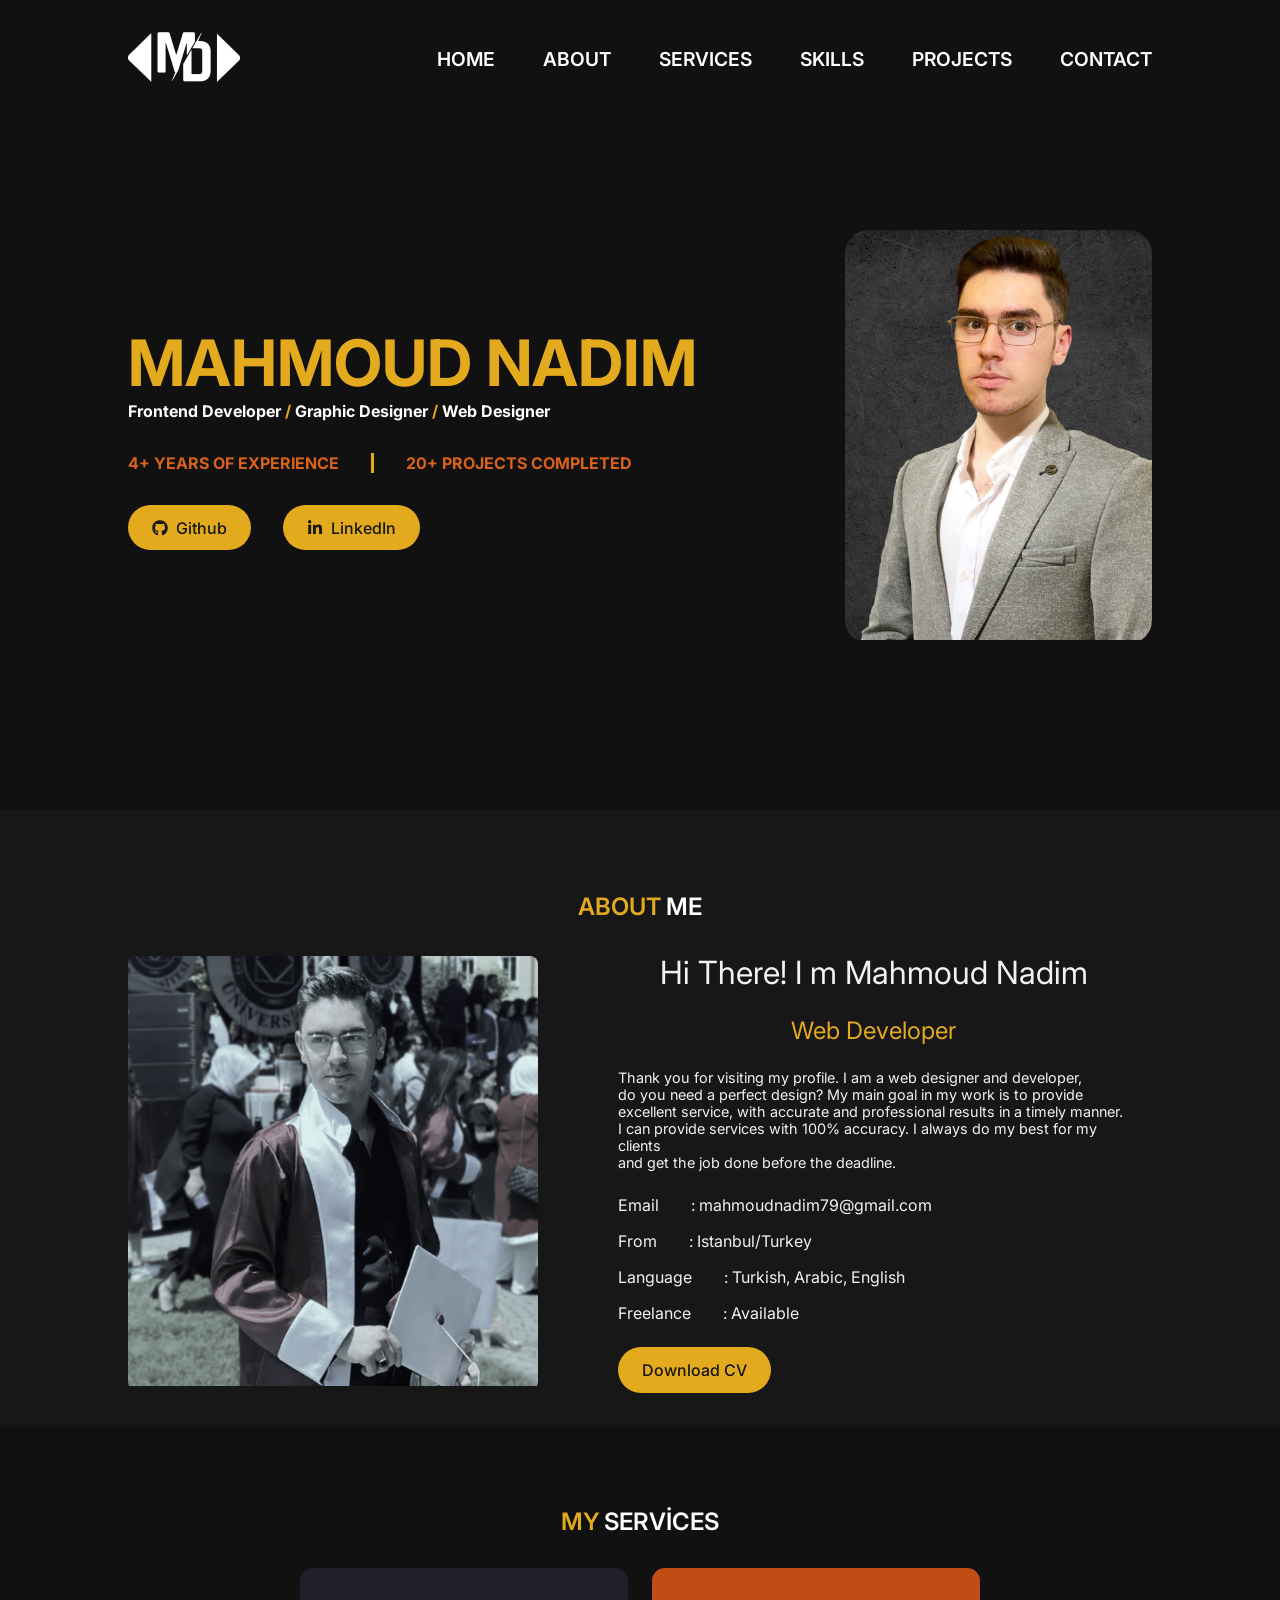
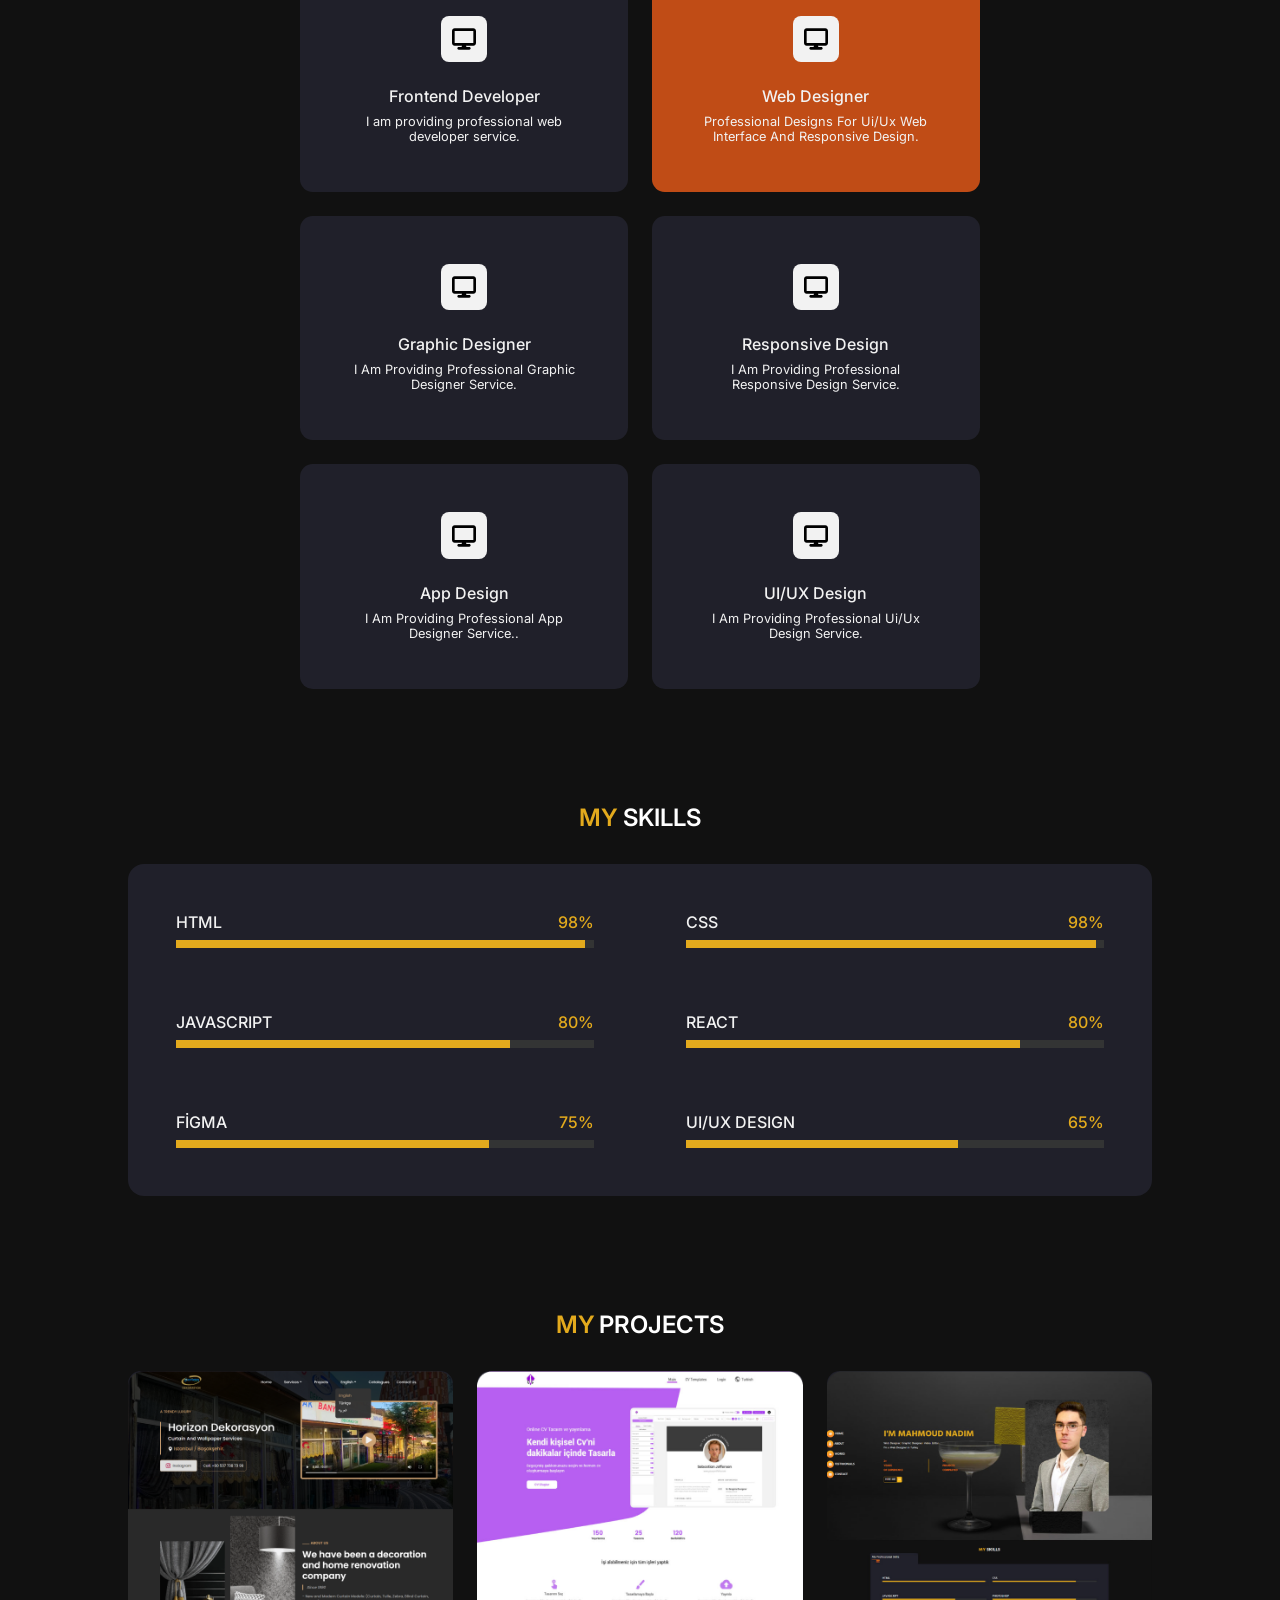
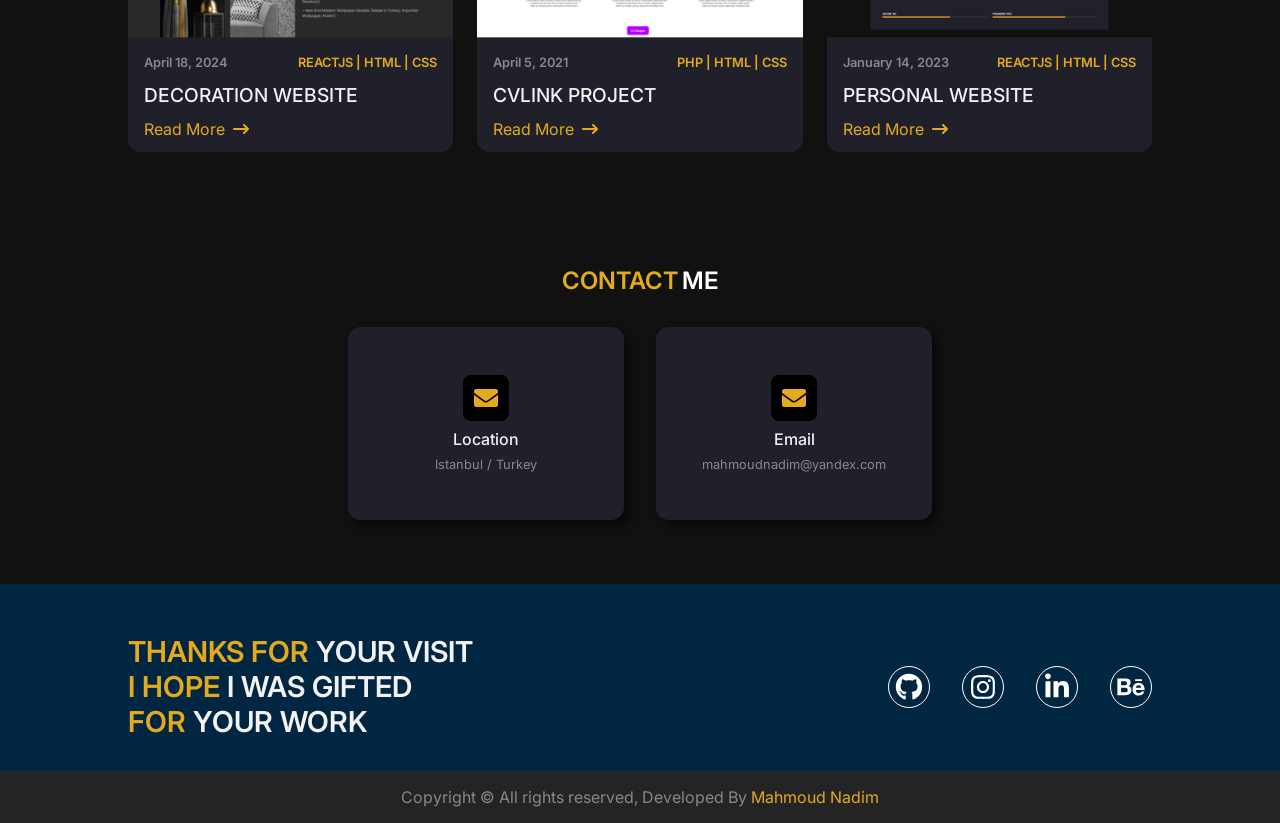
==== index.html @ c4717632 "Update" ====
<!doctype html><html lang="en"><head><meta charset="utf-8"/><meta http-equiv="Content-Type" content="text/html;charset=UTF-8"><link rel="icon" href="/mdLogo.png"/><meta name="viewport" content="width=device-width,initial-scale=1"/><meta name="description" content="Web Developer & Frontend Developer & Web Designer."/><meta name="keywords" content="web developer, web designer, frontend, web, website, web deigner"/><meta property="og:type" content="website"><meta property="og:title" content="Mahmoud Nadim"><meta property="og:description" content="Web Developer & Frontend Developer & Web Designer."><meta property="og:site_name" content="Mahmoud Nadim"><meta name="viewport" content="width=device-width,initial-scale=1"/><link rel="preconnect" href="https://fonts.googleapis.com"><link rel="preconnect" href="https://fonts.gstatic.com" crossorigin><link href="https://fonts.googleapis.com/css2?family=Inter:wght@100..900&display=swap" rel="stylesheet"><title>Mahmoud Nadim</title><script defer="defer" src="/static/js/main.4afb5a7b.js"></script><link href="/static/css/main.7c696c23.css" rel="stylesheet"></head><body><div id="root"></div></body></html>
---- static/css/main.7c696c23.css ----
*{box-sizing:border-box;font-family:Inter,sans-serif;margin:0;padding:0}:root{--dark-grey:#111;--light-grey:#171717;--light-grey-secondary:#888;--light-orange:#e3aa1d;--dark-orange:#da631b;--grey-lacivert:#20202a}.btn{align-items:center;background:#e3aa1d;background:var(--light-orange);border-radius:.6rem;box-shadow:none;cursor:pointer;display:flex;gap:.5rem;padding:.8rem 1.5rem;transition:all .3s;width:-webkit-fit-content;width:-moz-fit-content;width:fit-content}.btn:hover{background:#fff;color:#e3aa1d;color:var(--light-orange)}.img_c{overflow:hidden}img{height:auto;width:100%}.cardTransition{transition:all .3s}.cardTransition:hover{transform:translateY(-.5rem)}a{color:#000;cursor:pointer;text-decoration:none}html{scroll-behavior:smooth}body{background:#111;background:var(--dark-grey);height:200vh}.c01{padding:2rem 8rem}.section{padding-top:50px}ul{list-style-type:none}.MNavBtn{background:#f2f2f2;border-radius:.5rem;display:none;padding:1rem;position:absolute;right:-6rem;top:1.5rem}.MNavBtn svg{height:auto;width:2.5rem}body::-webkit-scrollbar{width:18px}body::-webkit-scrollbar-track{background:#f1f1f1}body::-webkit-scrollbar-thumb{background:#e3aa1d;background:var(--light-orange);border-radius:.2rem}body::-webkit-scrollbar-thumb:hover{background:#555}@media screen and (min-width:798px){.nav_c{left:0!important}}@media screen and (max-width:1024px){html{font-size:12px}.c01{padding:2rem 6rem!important}.DCard_c{width:35%!important}}@media screen and (max-width:798px){.hero_c{height:70vh!important}.sectionTitle{font-size:2.2rem!important}html{font-size:12px}.MNavBtn{display:block}.c01{padding-left:2rem!important;padding-right:2rem!important}.hero_c{gap:4rem;justify-content:center!important}.about,.hero_c{flex-direction:column}.heroContent_c{order:1;text-align:center}.heroTitle{word-wrap:break-word;font-size:3rem!important}.heroAbout,.heroContact{justify-content:center}.about{gap:2rem!important}.aboutImg_c{width:60%!important}.aboutContent{width:80%!important}.aboutTitle{text-align:center}.aboutDesc{font-size:1rem!important}.DCard_c{width:98%!important}.skill_c{width:45%!important}.projects{overflow:auto;scroll-snap-type:x mandatory}.projects::-webkit-scrollbar{display:none}.project_c{min-width:44%!important;scroll-snap-align:start}.heroImg_c{width:50%!important}.contact{flex-wrap:wrap}.contact .DCard_c{gap:1.5rem!important}.contact .DCardTitle{font-size:1.2rem}.contact .DCardIcon svg{width:3rem}.contact .DCardDesc{font-size:1.1rem}.thanks_c{gap:2rem!important;text-align:center}.nav_c,.thanks_c{flex-direction:column}.nav_c{align-items:start!important;background:#20202a!important;background:var(--grey-lacivert)!important;gap:4rem;height:100%;justify-content:center!important;left:-50%;padding:2rem!important;position:fixed;width:50%!important}.navList{flex-direction:column}.services .DCard_c{width:calc(50% - 1rem)!important}}@media screen and (max-width:480px){html{font-size:11px}.project_c{min-width:80%!important}}.sectionTitle{align-items:center;display:flex;font-size:1.5rem;font-weight:600;gap:.3rem;justify-content:center;margin:2rem 0;width:100%}.sectionTitle span:first-child{color:var(--light-orange)}.sectionTitle span:nth-child(2){color:#fff}.orangeCard{background:#c04c16!important}.DCardIcon{align-items:center;background:#f2f2f2;border-radius:.5rem;display:flex;padding:.7rem;width:-webkit-fit-content;width:-moz-fit-content;width:fit-content}.DCardIcon svg{height:auto;width:1.5rem}.DCardTitle{color:#f2f2f2;font-weight:500}.DCardDesc{color:#f2f2f2;font-size:.8rem}.DCardContent{display:flex;flex-direction:column;gap:.5rem}.project_c{background:var(--grey-lacivert);border-radius:.8rem;overflow:hidden;transition:all .3s;width:100%}.project_c:hover{transform:translateY(-.5rem)}.projectImg{max-height:20rem}.projectContent{display:flex;flex-direction:column;gap:.8rem;padding:.8rem 1rem}.projectTitle{color:#f2f2f2;font-size:1.2rem;font-weight:500}.projectAbout{display:flex;font-size:.8rem;font-weight:600;justify-content:space-between}.projectDate{color:var(--light-grey-secondary)}.ProjectLang,.projectLink{color:var(--light-orange)}.projectLink{align-items:center}.projectLink,.skill_c{display:flex;gap:.5rem}.skill_c{flex-direction:column;width:45%}.skillContent{display:flex;font-weight:500;justify-content:space-between;width:100%}.skillTitle{color:#f2f2f2}.skillNumber{color:var(--light-orange)}.skillLine{height:.5rem;position:relative;width:100%}.skillLineLight{background:#333434;height:100%;position:absolute;width:100%}.skillLineDark{background:var(--light-orange);height:100%;position:absolute}.nav_c{align-items:center;display:flex;justify-content:space-between;position:fixed;transition:all .3s;width:100%;z-index:99}.navLogoImg{width:7rem}.navList{display:flex;font-weight:600;gap:3rem;list-style-type:none}.navListItem{font-size:1.2rem}.navListItemLink{color:#fff;transition:all .3s}.navListItemLink:hover{color:var(--light-orange)}.nav-colored{background:var(--grey-lacivert);padding-bottom:1rem;padding-top:1rem}.nav-transparent{background:#0000}.nav-opened{left:0}.nav-closed{left:-50%}.footer_c{background:#242424;color:var(--light-grey-secondary);padding:1rem 8rem;text-align:center}.footer_c p a{color:var(--light-orange)}.hero_c{align-items:center;display:flex;height:90vh;justify-content:space-between;padding-top:6rem}.heroContent_c{display:flex;flex-direction:column}.heroImg_c{border-radius:1.5rem;overflow:hidden;width:30%}.heroTitle{color:var(--light-orange);font-size:4rem}.heroSkills{color:#fff}.heroSkills span{color:var(--light-orange)}.heroAbout{align-items:center;color:var(--dark-orange);display:flex;padding:2rem 0}.heroAbout span:first-child{border-right:3px solid var(--light-orange);padding-right:2rem}.heroAbout span:nth-child(2){padding-left:2rem}.heroContact{display:flex;gap:2rem}.about_c{background:var(--light-grey)}.aboutImg_c{border-radius:.5rem;overflow:hidden;width:40%}.aboutContent{align-items:center;width:50%}.about{align-items:center;color:#f2f2f2;display:flex;gap:5rem}.aboutContent,.aboutDesc_c{display:flex;flex-direction:column;gap:1.5rem}.aboutTitle{color:#f2f2f2;font-size:2rem}.aboutJob{color:var(--light-orange);font-size:1.5rem}.aboutDesc{color:#f2f2f2;font-size:.9rem}.aboutContentList{display:flex;flex-direction:column;gap:1rem}.aboutContentListItem p{align-items:center;display:flex;gap:2rem}.btn{border-radius:5rem;color:var(--light-grey);font-weight:500}.services{display:flex;flex-wrap:wrap;gap:1.5rem;justify-content:center}.services .DCard_c{align-items:center;background:var(--grey-lacivert);border-radius:.8rem;display:flex;flex-direction:column;gap:1.5rem;padding:3rem;text-align:center;width:32%}.skills{background:#20202a;border-radius:1rem;display:flex;flex-wrap:wrap;gap:2.5rem;justify-content:space-between;padding:3rem;row-gap:4rem}.projects{display:flex;gap:1.5rem}.contact{gap:2rem;justify-content:center;margin-bottom:2rem}.contact,.contact .DCard_c{align-items:center;display:flex}.contact .DCard_c{background:var(--grey-lacivert);border-radius:.8rem;box-shadow:5px 5px 9px 0 #00000096;flex-direction:column;gap:.5rem;padding:3rem;text-align:center;width:27%}.contact .DCard_c svg{color:var(--light-orange)}.contact .DCardIcon{background:#000}.contact .DCardDesc{color:var(--light-grey-secondary)}.thanks_c{align-items:center;background:#012641;display:flex;justify-content:space-between}.thanksText{color:#f2f2f2;font-size:1.8rem;font-weight:600}.thanksText span{color:var(--light-orange)}.thanksSocials{align-items:center;display:flex;gap:2rem}.thanksSocials a{align-items:center;border:1px solid #fff;border-radius:50%;display:flex}.thanksSocials a,.thanksSocials svg{transition:all .3s}.thanksSocials a:hover{background:#fff}.thanksSocials a:hover svg{color:#333}.thanksSocials svg{color:#fff;height:auto;padding:.4rem;width:2.5rem}
/*# sourceMappingURL=main.7c696c23.css.map*/
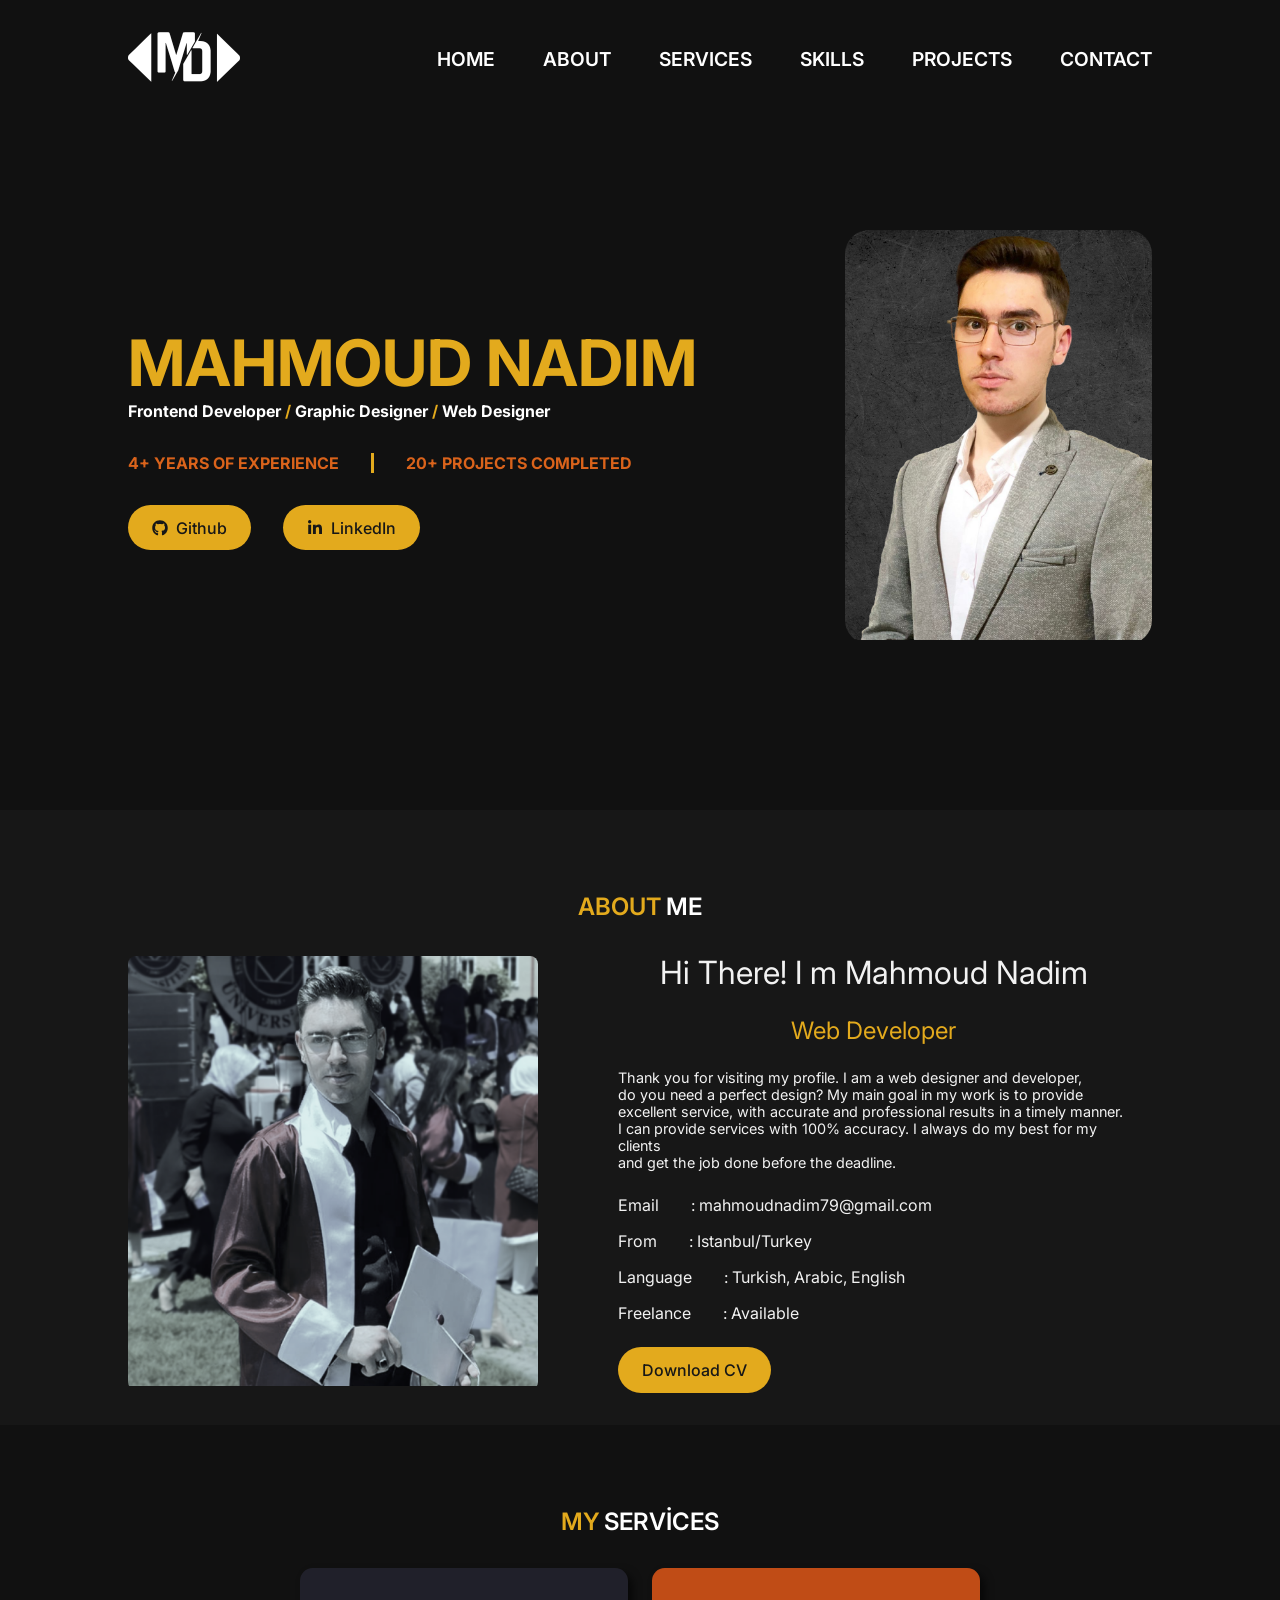
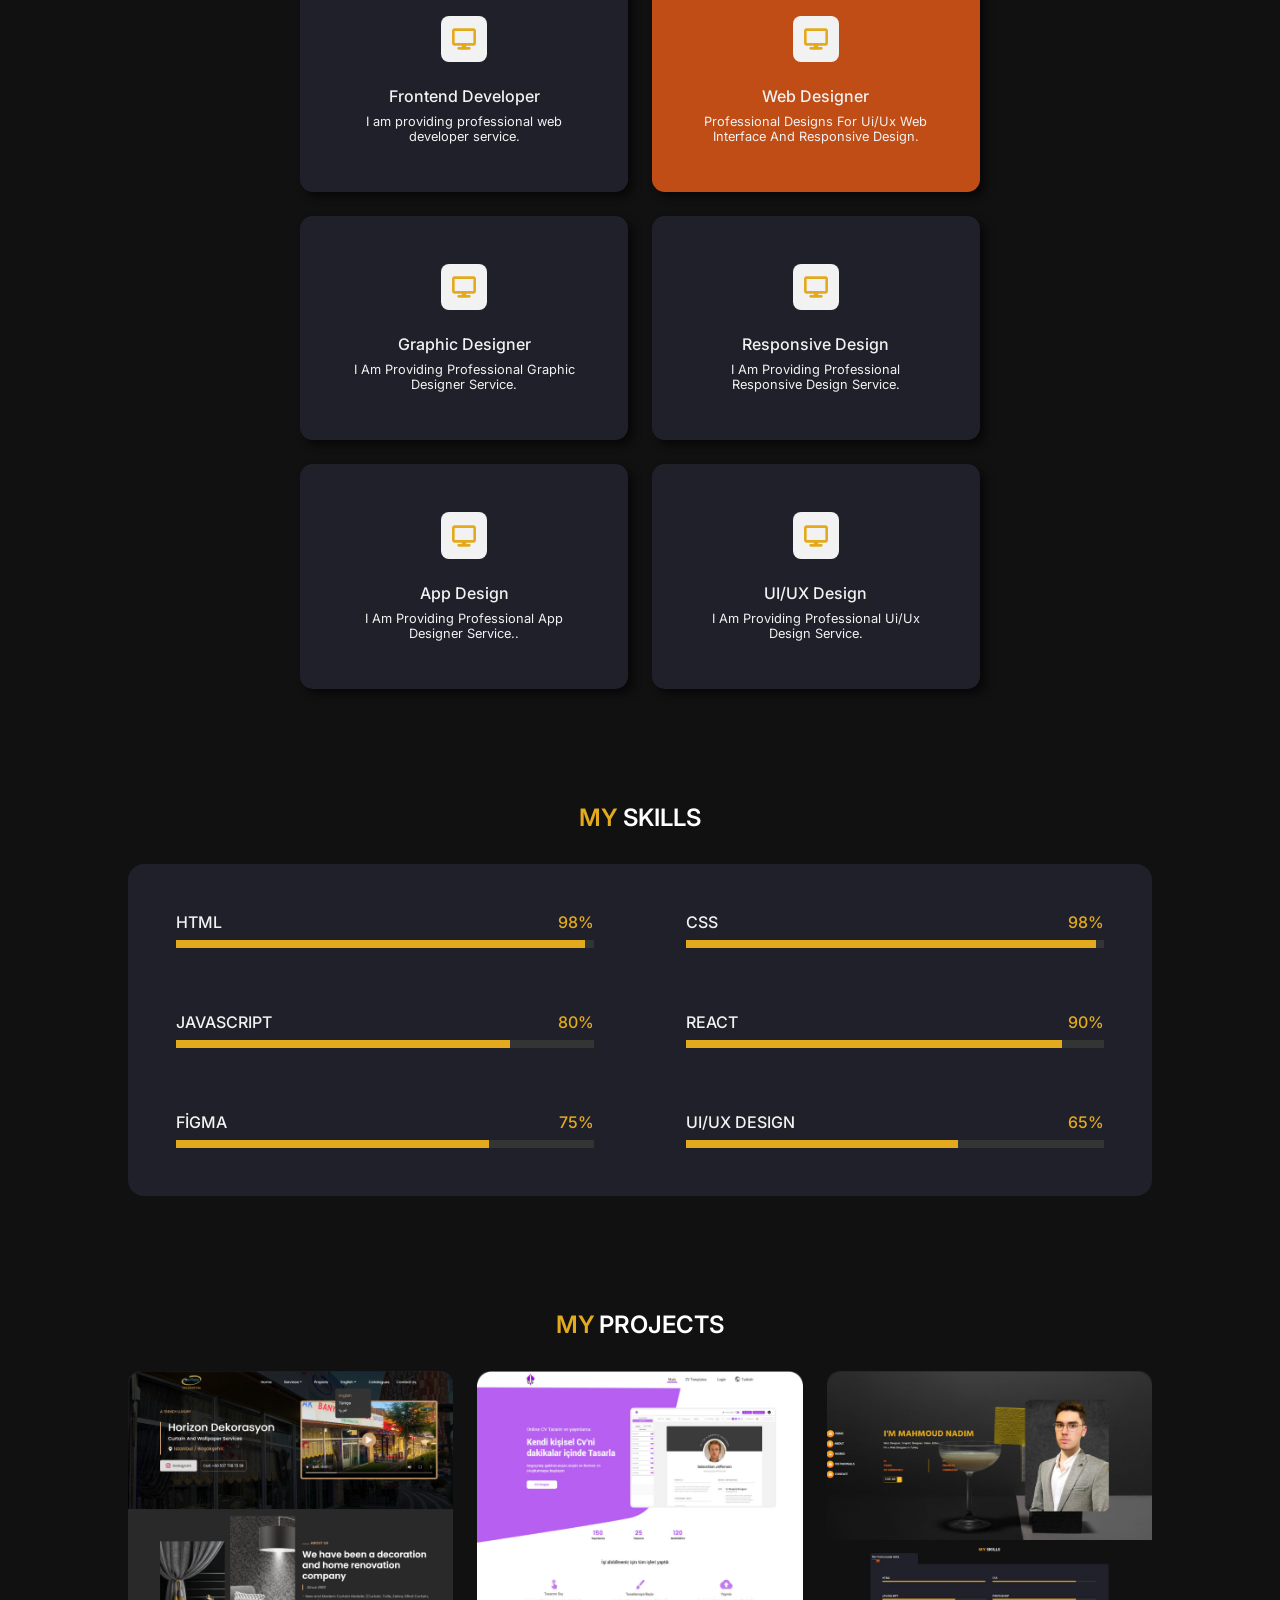
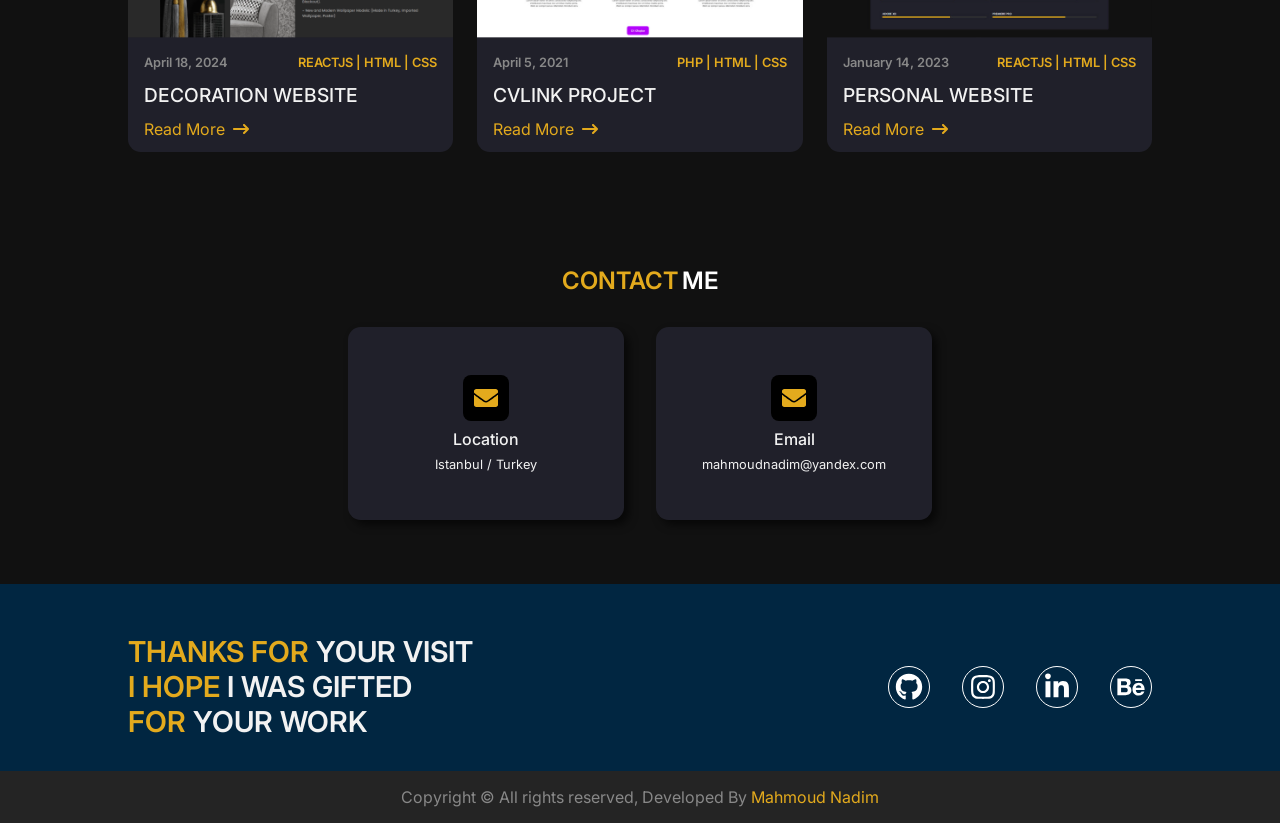
==== commit 651f1e47: "Update" ====
--- a/index.html
+++ b/index.html
@@ -1 +1,25 @@
-<!doctype html><html lang="en"><head><meta charset="utf-8"/><meta http-equiv="Content-Type" content="text/html;charset=UTF-8"><link rel="icon" href="/mdLogo.png"/><meta name="viewport" content="width=device-width,initial-scale=1"/><meta name="description" content="Web Developer & Frontend Developer & Web Designer."/><meta name="keywords" content="web developer, web designer, frontend, web, website, web deigner"/><meta property="og:type" content="website"><meta property="og:title" content="Mahmoud Nadim"><meta property="og:description" content="Web Developer & Frontend Developer & Web Designer."><meta property="og:site_name" content="Mahmoud Nadim"><meta name="viewport" content="width=device-width,initial-scale=1"/><link rel="preconnect" href="https://fonts.googleapis.com"><link rel="preconnect" href="https://fonts.gstatic.com" crossorigin><link href="https://fonts.googleapis.com/css2?family=Inter:wght@100..900&display=swap" rel="stylesheet"><title>Mahmoud Nadim</title><script defer="defer" src="/static/js/main.4afb5a7b.js"></script><link href="/static/css/main.7c696c23.css" rel="stylesheet"></head><body><div id="root"></div></body></html>+<!doctype html>
+<html lang="en">
+  <head>
+  <meta charset="utf-8" />
+  <meta http-equiv="Content-Type" content="text/html;charset=UTF-8">
+  <link rel="icon" href="/mdLogo.png" />
+  <meta name="viewport" content="width=device-width, initial-scale=1" />
+  <meta name="description" content="Web Developer & Frontend Developer & Web Designer." />
+  <meta name="keywords" content="web developer, web designer, frontend, web, website, web deigner"/>
+  <meta property="og:type" content="website">
+  <meta property="og:title" content="Mahmoud Nadim">
+  <meta property="og:description" content="Web Developer & Frontend Developer & Web Designer.">
+  <meta property="og:site_name" content="Mahmoud Nadim">
+  <meta name="viewport" content="width=device-width, initial-scale=1" />
+  <link rel="preconnect" href="https://fonts.googleapis.com">
+  <link rel="preconnect" href="https://fonts.gstatic.com" crossorigin>
+  <link href="https://fonts.googleapis.com/css2?family=Inter:wght@100..900&display=swap" rel="stylesheet">
+  <title>Mahmoud Nadim</title>
+    <script type="module" crossorigin src="/assets/index-DasjIoc6.js"></script>
+    <link rel="stylesheet" crossorigin href="/assets/index-DGNh4cFw.css">
+  </head>
+  <body>
+    <div id="root"></div>
+  </body>
+</html>
--- a/assets/index-DGNh4cFw.css
+++ b/assets/index-DGNh4cFw.css
@@ -0,0 +1 @@
+.sectionTitle{width:100%;display:flex;align-items:center;font-weight:600;gap:.3rem;justify-content:center;font-size:1.5rem;margin:2rem 0}.sectionTitle span:nth-child(1){color:var(--light-orange)}.sectionTitle span:nth-child(2){color:#fff}*{padding:0;margin:0;box-sizing:border-box;font-family:Inter,sans-serif}:root{--dark-grey: #111;--light-grey: #171717;--light-grey-secondary: #888888;--light-orange: #E3AA1D;--dark-orange: #DA631B;--grey-lacivert: #20202A}.btn{box-shadow:none;display:flex;align-items:center;gap:.5rem;padding:.8rem 1.5rem;background:var(--light-orange);border-radius:.6rem;font-weight:500;transition:all .3s;width:fit-content;cursor:pointer}.btn:hover{background:#fff;color:var(--light-orange)}.img_c{overflow:hidden}img{width:100%;height:auto}.cardTransition{transition:all .3s}.cardTransition:hover{transform:translateY(-.5rem)}a{text-decoration:none;color:#000;cursor:pointer}html{scroll-behavior:smooth}body{background:var(--dark-grey);height:200vh}.c01{padding:2rem 8rem}.section{padding-top:50px}ul{list-style-type:none}.MNavBtn{display:none;position:absolute;top:1.5rem;right:-6rem;padding:1rem;border-radius:.5rem;background:#f2f2f2}.MNavBtn svg{width:2.5rem;height:auto}body::-webkit-scrollbar{width:18px}body::-webkit-scrollbar-track{background:#f1f1f1}body::-webkit-scrollbar-thumb{background:var(--light-orange);border-radius:.2rem}body::-webkit-scrollbar-thumb:hover{background:#555}.DCard_c{width:27%;padding:1rem;padding:3rem;background:var(--grey-lacivert);display:flex;flex-direction:column;align-items:center;text-align:center;gap:.5rem;border-radius:.8rem;box-shadow:5px 5px 9px #00000096}.DCard_c svg{color:var(--light-orange)}.skills .DCardIcon,.contact .DCardIcon{background:#000}.DCardDesc{color:var(--light-grey-secondary)}@media screen and (min-width:798px){.nav_c{left:0!important}}@media screen and (max-width:1024px){html{font-size:12px}.c01{padding:2rem 6rem!important}.DCard_c{width:35%!important}}@media screen and (max-width:798px){.hero_c{height:70vh!important}.sectionTitle{font-size:2.2rem!important}html{font-size:12px}.MNavBtn{display:block}.c01{padding-right:2rem!important;padding-left:2rem!important}.hero_c{justify-content:center!important;gap:4rem}.hero_c,.about{flex-direction:column}.heroContent_c{order:1}.heroContent_c{text-align:center}.heroTitle{word-wrap:break-word;font-size:3rem!important}.heroAbout,.heroContact{justify-content:center}.about{gap:2rem!important}.aboutImg_c{width:60%!important}.aboutContent{width:80%!important}.aboutTitle{text-align:center}.aboutDesc{font-size:1rem!important}.DCard_c{width:98%!important}.skill_c{width:45%!important}.projects{overflow:auto;scroll-snap-type:x mandatory}.projects::-webkit-scrollbar{display:none}.project_c{min-width:44%!important;scroll-snap-align:start}.heroImg_c{width:50%!important}.contact{flex-wrap:wrap}.contact .DCard_c{gap:1.5rem!important}.contact .DCardTitle{font-size:1.2rem}.contact .DCardIcon svg{width:3rem}.contact .DCardDesc{font-size:1.1rem}.thanks_c{text-align:center;flex-direction:column;gap:2rem!important}.nav_c{left:-50%;padding:2rem!important;position:fixed;flex-direction:column;gap:4rem;height:100%;align-items:start!important;justify-content:center!important;width:50%!important;background:var(--grey-lacivert)!important}.navList{flex-direction:column}.services .DCard_c{width:calc(50% - 1rem)!important}}@media screen and (max-width:480px){html{font-size:11px}.project_c{min-width:80%!important}}.orangeCard{background:#c04c16!important}.DCardIcon{background:#f2f2f2;border-radius:.5rem;padding:.7rem;width:fit-content;display:flex;align-items:center}.DCardIcon svg{width:1.5rem;height:auto}.DCardTitle{font-weight:500;color:#f2f2f2}.DCardDesc{font-size:.8rem;color:#f2f2f2}.DCardContent{display:flex;flex-direction:column;gap:.5rem}.project_c{width:100%;border-radius:.8rem;background:var(--grey-lacivert);overflow:hidden;transition:all .3s}.project_c:hover{transform:translateY(-.5rem)}.projectImg{max-height:20rem}.projectContent{padding:.8rem 1rem;display:flex;flex-direction:column;gap:.8rem}.projectTitle{font-size:1.2rem;color:#f2f2f2;font-weight:500}.projectAbout{font-weight:600;font-size:.8rem;display:flex;justify-content:space-between}.projectDate{color:var(--light-grey-secondary)}.ProjectLang,.projectLink{color:var(--light-orange)}.projectLink{display:flex;align-items:center;gap:.5rem}.skill_c{width:45%;display:flex;flex-direction:column;gap:.5rem}.skillContent{display:flex;font-weight:500;width:100%;justify-content:space-between}.skillTitle{color:#f2f2f2}.skillNumber{color:var(--light-orange)}.skillLine{position:relative;width:100%;height:.5rem}.skillLineLight{position:absolute;width:100%;height:100%;background:#333434}.skillLineDark{position:absolute;height:100%;background:var(--light-orange)}.nav_c{width:100%;display:flex;justify-content:space-between;align-items:center;position:fixed;z-index:99;transition:all .3s}.navLogoImg{width:7rem}.navList{display:flex;gap:3rem;list-style-type:none;font-weight:600}.navListItem{font-size:1.2rem}.navListItemLink{color:#fff;transition:all .3s}.navListItemLink:hover{color:var(--light-orange)}.nav-colored{padding-top:1rem;padding-bottom:1rem;background:var(--grey-lacivert)}.nav-transparent{background:transparent}.nav-opened{left:0}.nav-closed{left:-50%}.footer_c{padding:1rem 8rem;text-align:center;background:#242424;color:var(--light-grey-secondary)}.footer_c p a{color:var(--light-orange)}.hero_c{height:90vh;padding-top:6rem!important;display:flex;align-items:center;justify-content:space-between}.heroContent_c{display:flex;flex-direction:column}.heroImg_c{border-radius:1.5rem;overflow:hidden;width:30%}.heroTitle{font-size:4rem;color:var(--light-orange)}.heroSkills{color:#fff}.heroSkills span{color:var(--light-orange)}.heroAbout{display:flex;align-items:center;color:var(--dark-orange);padding:2rem 0}.heroAbout span:first-child{padding-right:2rem;border-right:3px solid var(--light-orange)}.heroAbout span:nth-child(2){padding-left:2rem}.heroContact{display:flex;gap:2rem}.about_c{background:var(--light-grey)}.aboutImg_c{width:40%;overflow:hidden;border-radius:.5rem}.aboutContent{width:50%;align-items:center}.about{display:flex;align-items:center;gap:5rem;color:#f2f2f2}.aboutContent,.aboutDesc_c{display:flex;flex-direction:column;gap:1.5rem}.aboutTitle{font-size:2rem;color:#f2f2f2}.aboutJob{font-size:1.5rem;color:var(--light-orange)}.aboutDesc{font-size:.9rem;color:#f2f2f2}.aboutContentList{display:flex;flex-direction:column;gap:1rem}.aboutContentListItem p{display:flex;align-items:center;gap:2rem}.btn{border-radius:5rem;color:var(--light-grey);font-weight:500}.services{display:flex;flex-wrap:wrap;gap:1.5rem;justify-content:center}.services .DCard_c{width:32%;padding:1rem;padding:3rem;background:var(--grey-lacivert);display:flex;flex-direction:column;align-items:center;text-align:center;gap:1.5rem;border-radius:.8rem}.skills{display:flex;justify-content:space-between;flex-wrap:wrap;gap:2.5rem;row-gap:4rem;background:#20202a;padding:3rem;border-radius:1rem}.projects{display:flex;gap:1.5rem}.contact{display:flex;align-items:center;justify-content:center;gap:2rem;margin-bottom:2rem}.thanks_c{display:flex;align-items:center;justify-content:space-between;background:#012641}.thanksText{font-size:1.8rem;color:#f2f2f2;font-weight:600}.thanksText span{color:var(--light-orange)}.thanksSocials{display:flex;align-items:center;gap:2rem}.thanksSocials a{border:1px solid #fff;border-radius:50%;display:flex;align-items:center}.thanksSocials a,.thanksSocials svg{transition:all .3s}.thanksSocials a:hover{background:#fff}.thanksSocials a:hover svg{color:#333}.thanksSocials svg{width:2.5rem;height:auto;color:#fff;padding:.4rem}
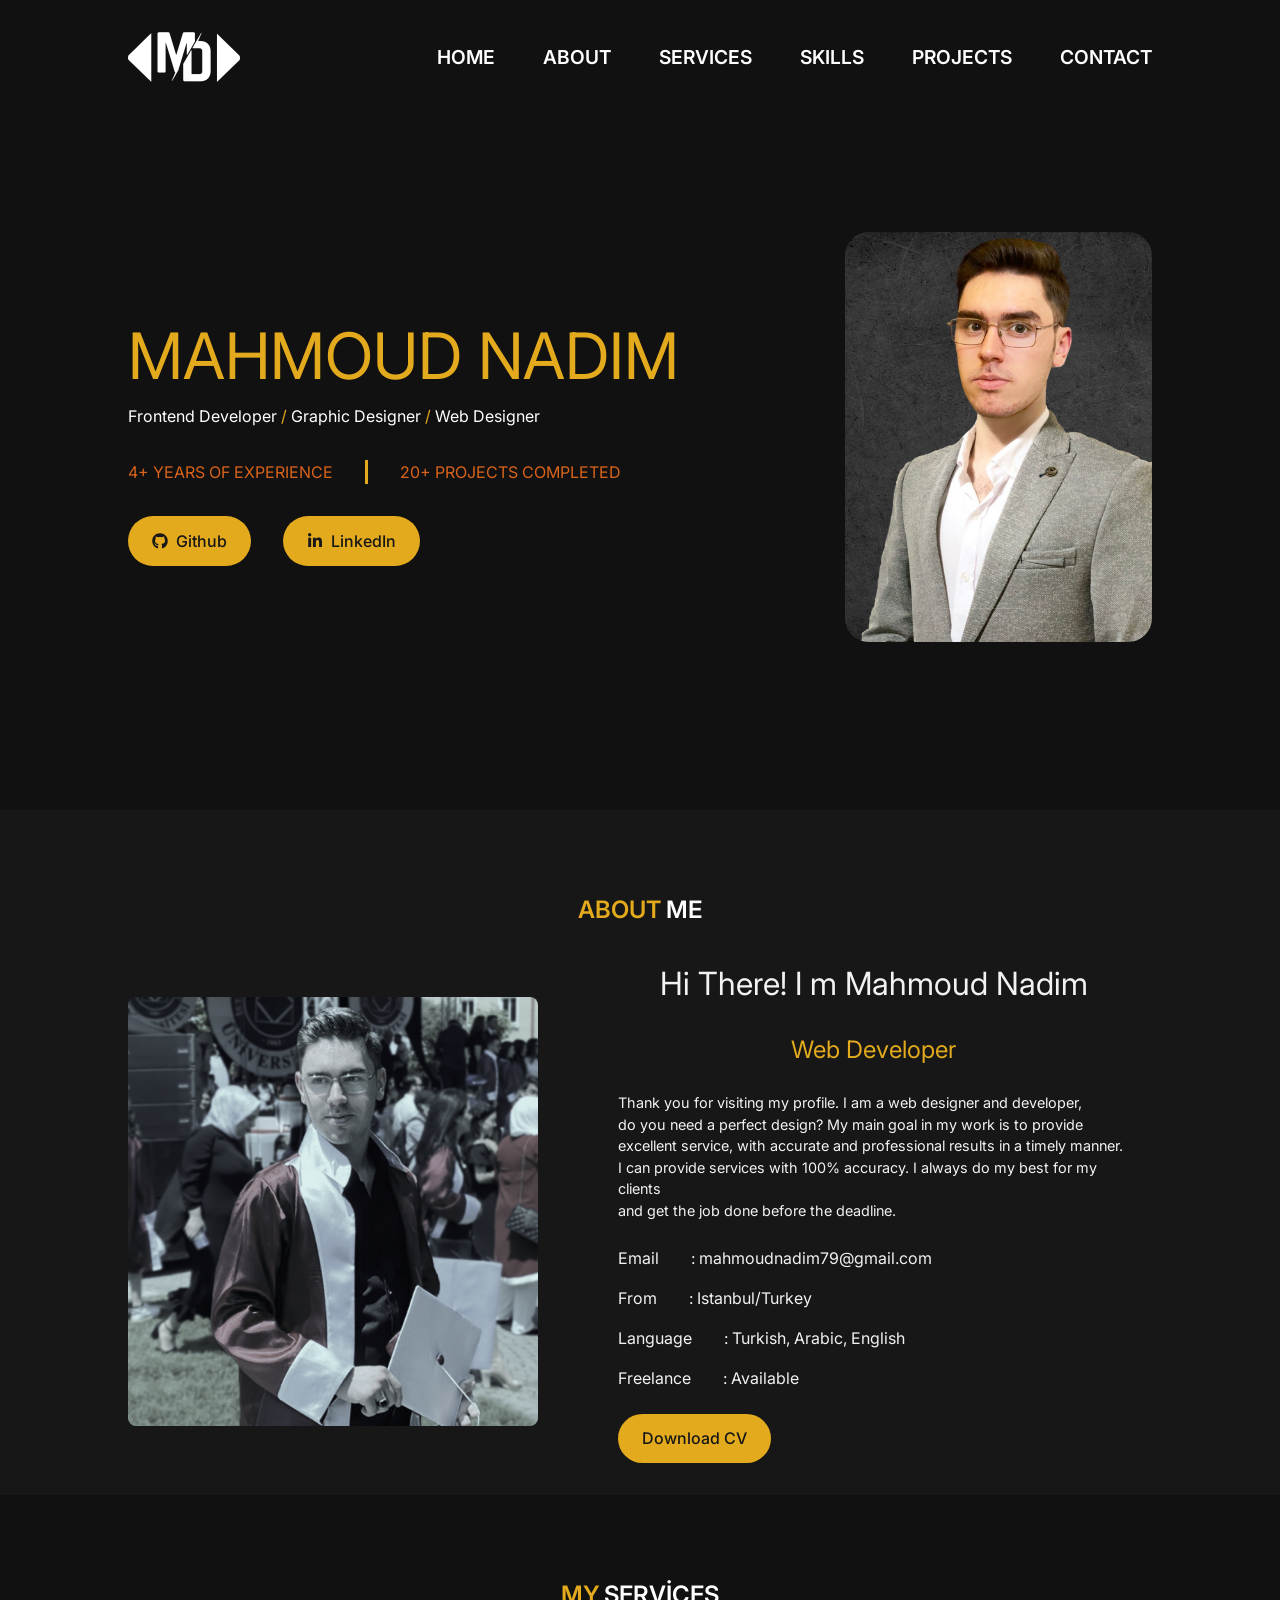
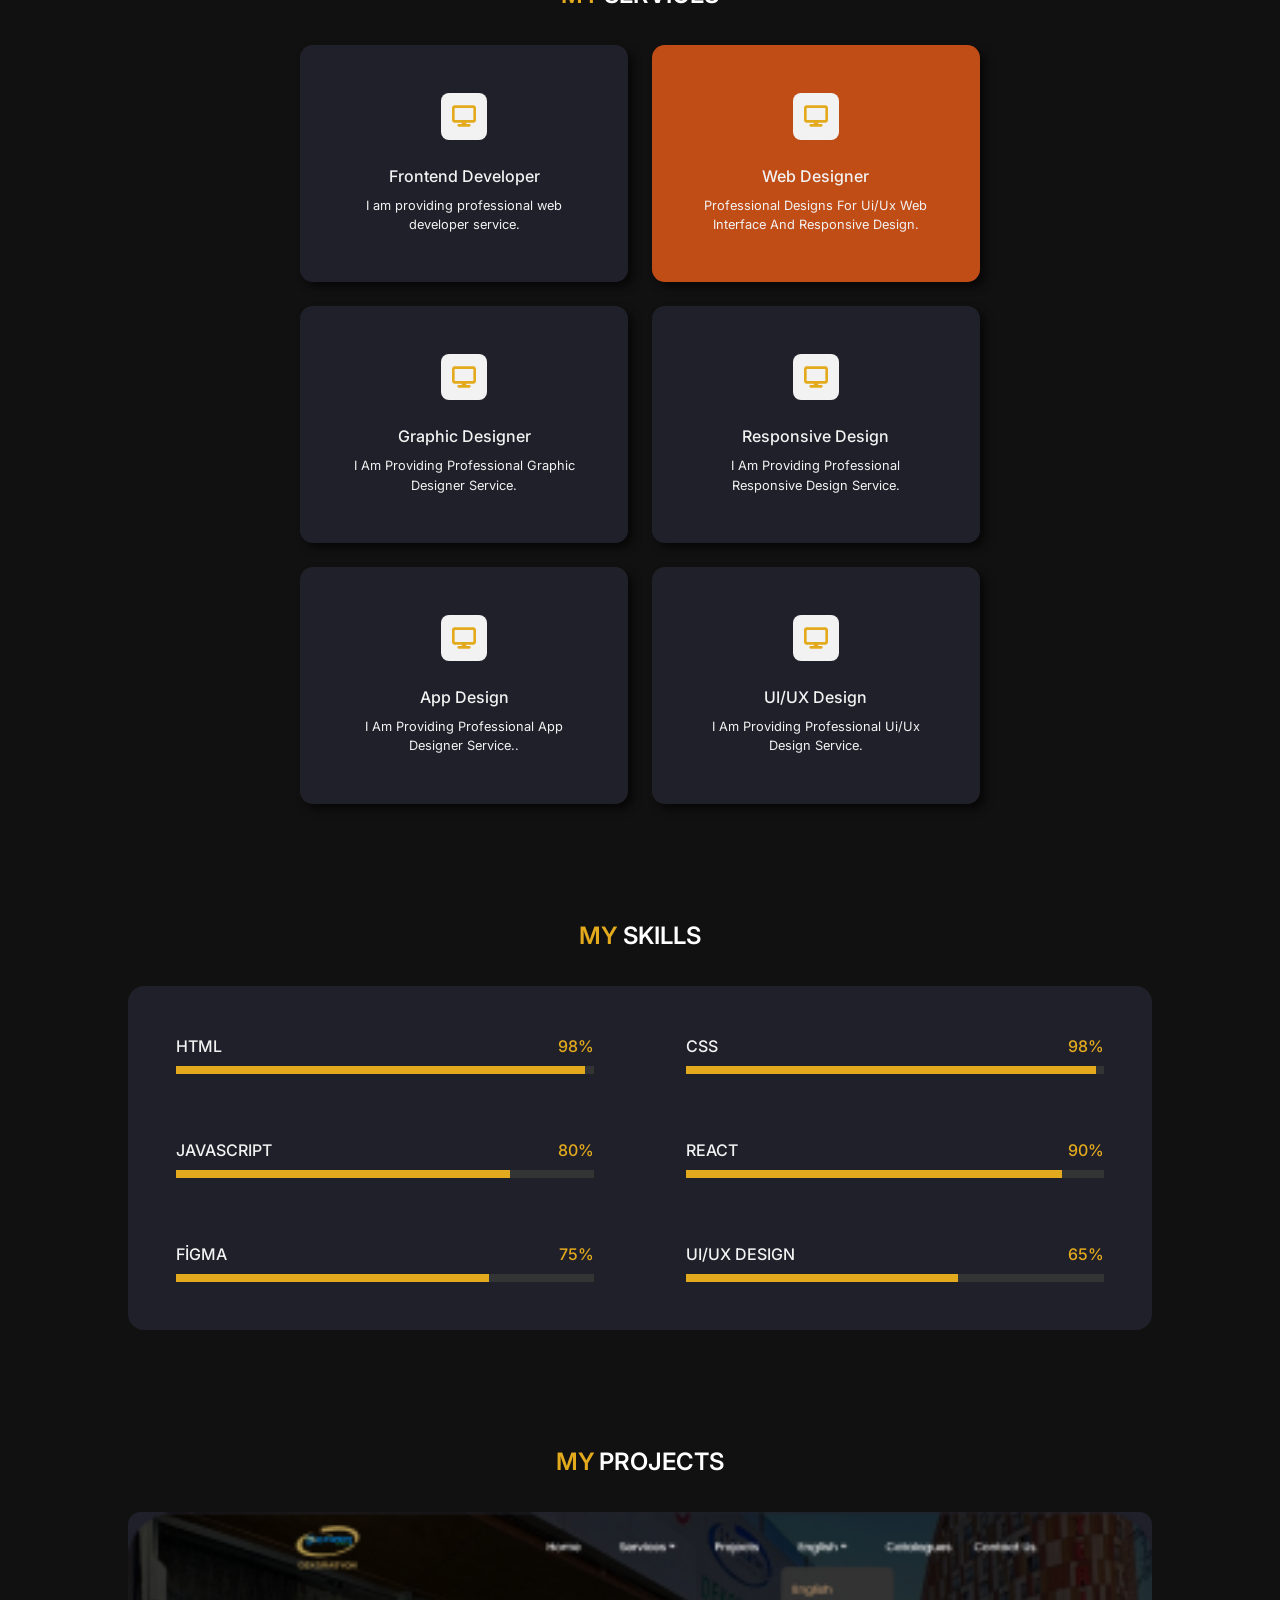
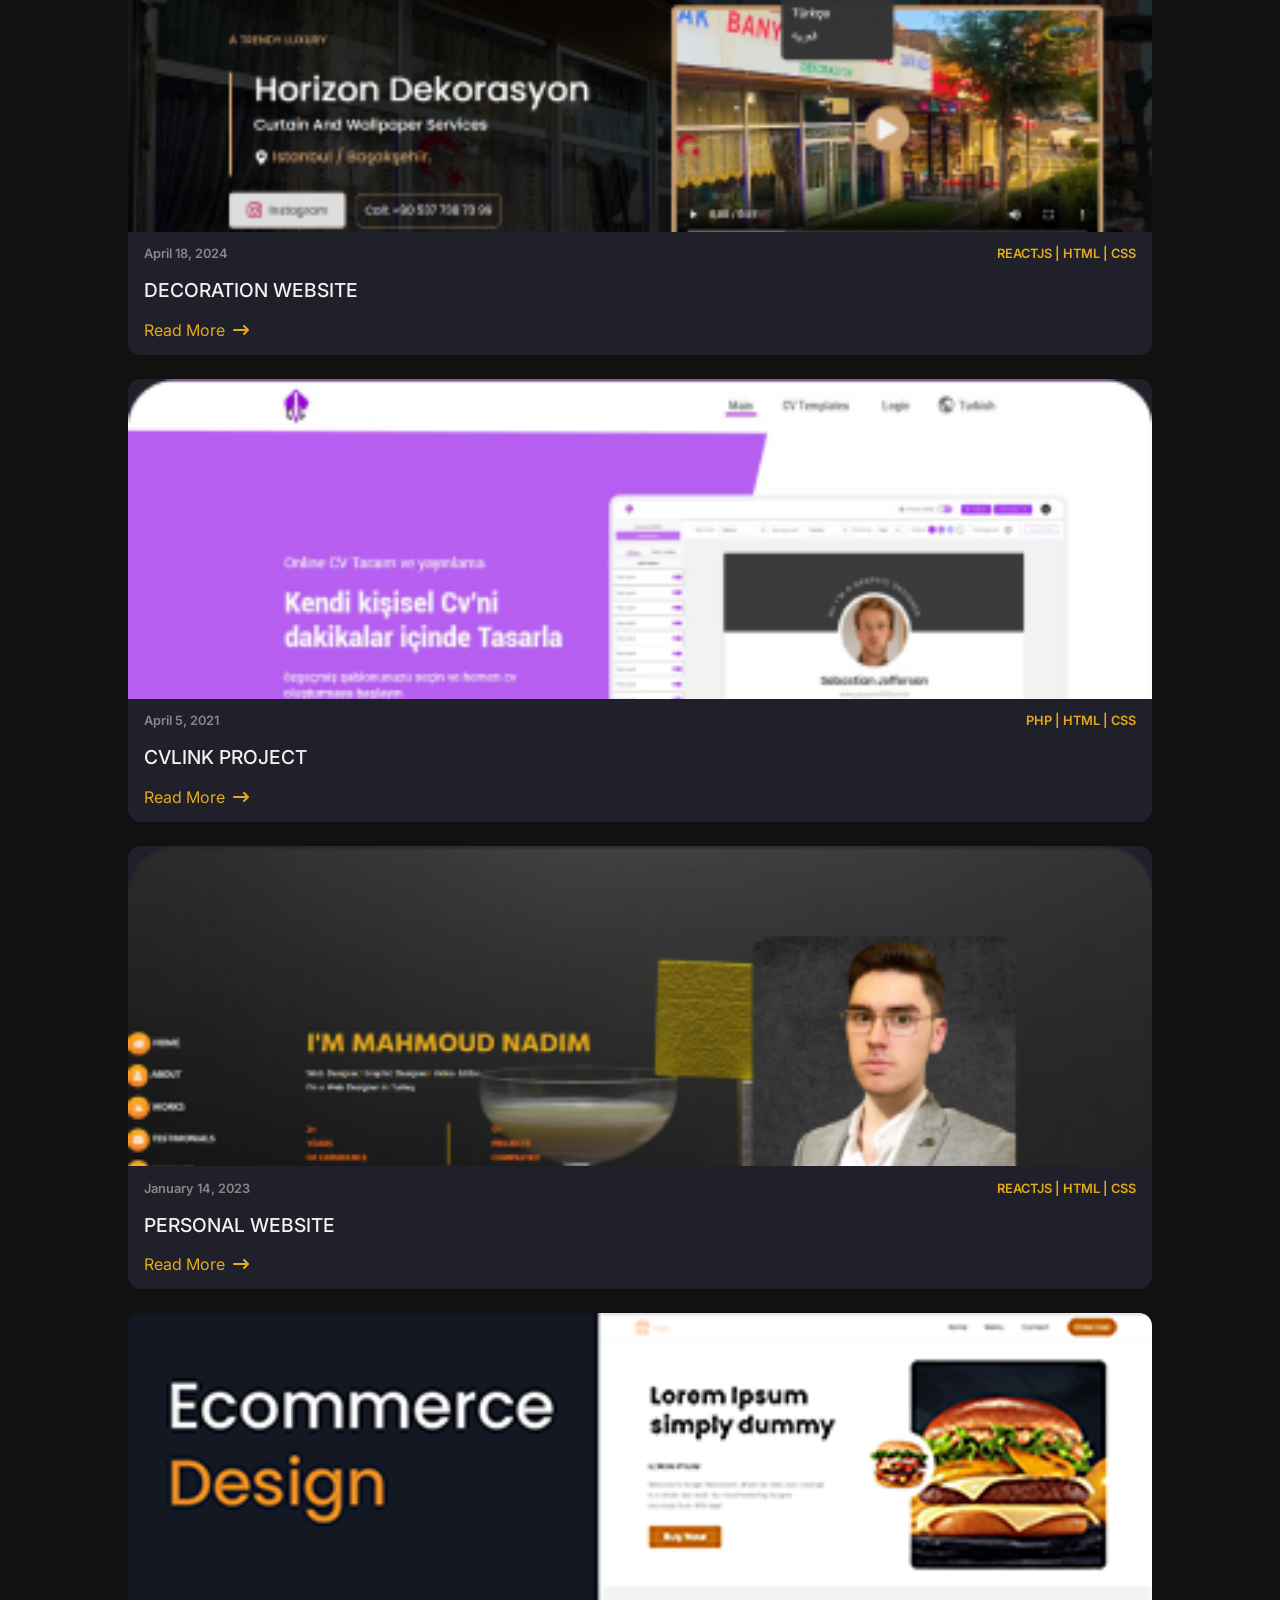
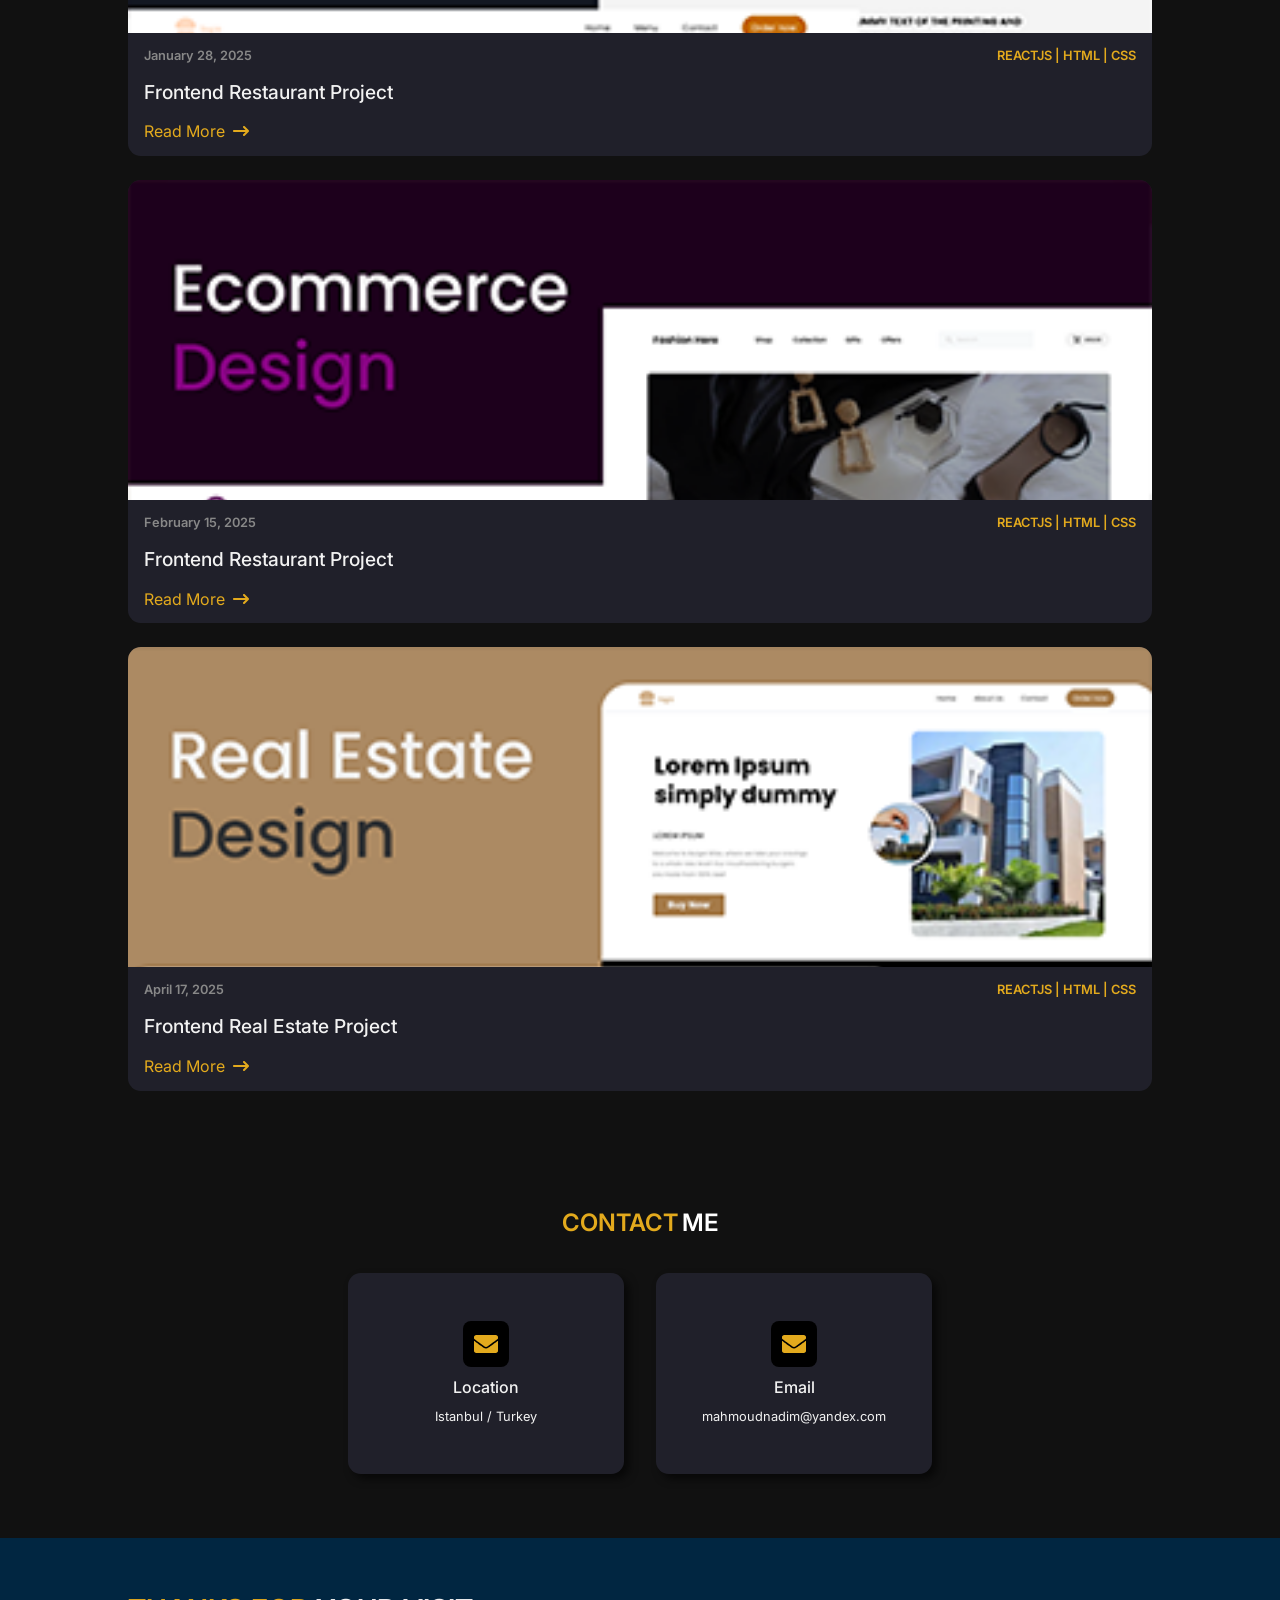
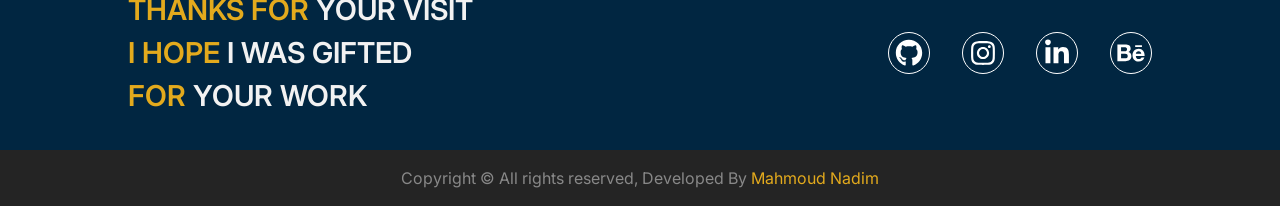
==== commit fb96ec8b: "Update" ====
--- a/index.html
+++ b/index.html
@@ -16,8 +16,8 @@
   <link rel="preconnect" href="https://fonts.gstatic.com" crossorigin>
   <link href="https://fonts.googleapis.com/css2?family=Inter:wght@100..900&display=swap" rel="stylesheet">
   <title>Mahmoud Nadim</title>
-    <script type="module" crossorigin src="/assets/index-DasjIoc6.js"></script>
-    <link rel="stylesheet" crossorigin href="/assets/index-DGNh4cFw.css">
+    <script type="module" crossorigin src="/assets/index--TjJSrRc.js"></script>
+    <link rel="stylesheet" crossorigin href="/assets/index-nBT9s9lI.css">
   </head>
   <body>
     <div id="root"></div>
--- a/assets/index-nBT9s9lI.css
+++ b/assets/index-nBT9s9lI.css
@@ -0,0 +1 @@
+/*! tailwindcss v4.3.1 | MIT License | https://tailwindcss.com */@layer properties{@supports (((-webkit-hyphens:none)) and (not (margin-trim:inline))) or ((-moz-orient:inline) and (not (color:rgb(from red r g b)))){*,:before,:after,::backdrop{--tw-blur:initial;--tw-brightness:initial;--tw-contrast:initial;--tw-grayscale:initial;--tw-hue-rotate:initial;--tw-invert:initial;--tw-opacity:initial;--tw-saturate:initial;--tw-sepia:initial;--tw-drop-shadow:initial;--tw-drop-shadow-color:initial;--tw-drop-shadow-alpha:100%;--tw-drop-shadow-size:initial}}}@layer theme{:root,:host{--font-sans:ui-sans-serif, system-ui, sans-serif, "Apple Color Emoji", "Segoe UI Emoji", "Segoe UI Symbol", "Noto Color Emoji";--font-mono:ui-monospace, SFMono-Regular, Menlo, Monaco, Consolas, "Liberation Mono", "Courier New", monospace;--default-font-family:var(--font-sans);--default-mono-font-family:var(--font-mono)}}@layer base{*,:after,:before,::backdrop{box-sizing:border-box;border:0 solid;margin:0;padding:0}::file-selector-button{box-sizing:border-box;border:0 solid;margin:0;padding:0}html,:host{-webkit-text-size-adjust:100%;tab-size:4;line-height:1.5;font-family:var(--default-font-family,ui-sans-serif, system-ui, sans-serif, "Apple Color Emoji", "Segoe UI Emoji", "Segoe UI Symbol", "Noto Color Emoji");font-feature-settings:var(--default-font-feature-settings,normal);font-variation-settings:var(--default-font-variation-settings,normal);-webkit-tap-highlight-color:transparent}hr{height:0;color:inherit;border-top-width:1px}abbr:where([title]){-webkit-text-decoration:underline dotted;text-decoration:underline dotted}h1,h2,h3,h4,h5,h6{font-size:inherit;font-weight:inherit}a{color:inherit;-webkit-text-decoration:inherit;text-decoration:inherit}b,strong{font-weight:bolder}code,kbd,samp,pre{font-family:var(--default-mono-font-family,ui-monospace, SFMono-Regular, Menlo, Monaco, Consolas, "Liberation Mono", "Courier New", monospace);font-feature-settings:var(--default-mono-font-feature-settings,normal);font-variation-settings:var(--default-mono-font-variation-settings,normal);font-size:1em}small{font-size:80%}sub,sup{vertical-align:baseline;font-size:75%;line-height:0;position:relative}sub{bottom:-.25em}sup{top:-.5em}table{text-indent:0;border-color:inherit;border-collapse:collapse}:-moz-focusring{outline:auto}progress{vertical-align:baseline}summary{display:list-item}ol,ul,menu{list-style:none}img,svg,video,canvas,audio,iframe,embed,object{vertical-align:middle;display:block}img,video{max-width:100%;height:auto}button,input,select,optgroup,textarea{font:inherit;font-feature-settings:inherit;font-variation-settings:inherit;letter-spacing:inherit;color:inherit;opacity:1;background-color:#0000;border-radius:0}::file-selector-button{font:inherit;font-feature-settings:inherit;font-variation-settings:inherit;letter-spacing:inherit;color:inherit;opacity:1;background-color:#0000;border-radius:0}:where(select:is([multiple],[size])) optgroup{font-weight:bolder}:where(select:is([multiple],[size])) optgroup option{padding-inline-start:20px}::file-selector-button{margin-inline-end:4px}::placeholder{opacity:1}@supports (not ((-webkit-appearance:-apple-pay-button))) or (contain-intrinsic-size:1px){::placeholder{color:currentColor}@supports (color:color-mix(in lab,red,red)){::placeholder{color:color-mix(in oklab,currentcolor 50%,transparent)}}}textarea{resize:vertical}::-webkit-search-decoration{-webkit-appearance:none}::-webkit-date-and-time-value{min-height:1lh;text-align:inherit}::-webkit-datetime-edit{display:inline-flex}::-webkit-datetime-edit-fields-wrapper{padding:0}::-webkit-datetime-edit{padding-block:0}::-webkit-datetime-edit-year-field{padding-block:0}::-webkit-datetime-edit-month-field{padding-block:0}::-webkit-datetime-edit-day-field{padding-block:0}::-webkit-datetime-edit-hour-field{padding-block:0}::-webkit-datetime-edit-minute-field{padding-block:0}::-webkit-datetime-edit-second-field{padding-block:0}::-webkit-datetime-edit-millisecond-field{padding-block:0}::-webkit-datetime-edit-meridiem-field{padding-block:0}::-webkit-calendar-picker-indicator{line-height:1}:-moz-ui-invalid{box-shadow:none}button,input:where([type=button],[type=reset],[type=submit]){appearance:button}::file-selector-button{appearance:button}::-webkit-inner-spin-button{height:auto}::-webkit-outer-spin-button{height:auto}[hidden]:where(:not([hidden=until-found])){display:none!important}}@layer components;@layer utilities{.visible{visibility:visible}.flex{display:flex}.hidden{display:none}.resize{resize:both}.blur{--tw-blur:blur(8px);filter:var(--tw-blur,) var(--tw-brightness,) var(--tw-contrast,) var(--tw-grayscale,) var(--tw-hue-rotate,) var(--tw-invert,) var(--tw-saturate,) var(--tw-sepia,) var(--tw-drop-shadow,)}}*{box-sizing:border-box;margin:0;padding:0;font-family:Inter,sans-serif}:root{--dark-grey:#111;--light-grey:#171717;--light-grey-secondary:#888;--light-orange:#e3aa1d;--dark-orange:#da631b;--grey-lacivert:#20202a}.btn{box-shadow:none;background:var(--light-orange);cursor:pointer;border-radius:.6rem;align-items:center;gap:.5rem;width:fit-content;padding:.8rem 1.5rem;font-weight:500;transition:all .3s;display:flex}.btn:hover{color:var(--light-orange);background:#fff}a{color:#000;cursor:pointer;text-decoration:none}.MNavBtn{background:#f2f2f2;border-radius:.5rem;padding:1rem;display:none;position:absolute;top:1.5rem;right:-6rem}.DCard_c{background:var(--grey-lacivert);text-align:center;border-radius:.8rem;flex-direction:column;align-items:center;gap:.5rem;width:27%;padding:3rem;display:flex;box-shadow:5px 5px 9px #00000096}@media screen and (max-width:798px){.hero_c{height:70vh!important}.sectionTitle{font-size:2.2rem!important}html{font-size:12px}.MNavBtn{display:block}.c01{padding-left:2rem!important;padding-right:2rem!important}.hero_c{gap:4rem;justify-content:center!important}.hero_c,.about{flex-direction:column}.heroContent_c{text-align:center;order:1}.heroTitle{word-wrap:break-word;font-size:3rem!important}.heroAbout,.heroContact{justify-content:center}.about{gap:2rem!important}.aboutImg_c{width:60%!important}.aboutContent{width:80%!important}.aboutTitle{text-align:center}.aboutDesc{font-size:1rem!important}.DCard_c{width:98%!important}.skill_c{width:45%!important}.projects{scroll-snap-type:x mandatory;overflow:auto}.projects::-webkit-scrollbar{display:none}.project_c{scroll-snap-align:start;min-width:44%!important}.heroImg_c{width:50%!important}.contact{flex-wrap:wrap}.contact .DCard_c{gap:1.5rem!important}.contact .DCardTitle{font-size:1.2rem}.contact .DCardIcon svg{width:3rem}.contact .DCardDesc{font-size:1.1rem}.thanks_c{text-align:center;flex-direction:column;gap:2rem!important}.nav_c{flex-direction:column;gap:4rem;height:100%;position:fixed;left:-50%;background:var(--grey-lacivert)!important;justify-content:center!important;align-items:start!important;width:50%!important;padding:2rem!important}.navList{flex-direction:column}.services .DCard_c{width:calc(50% - 1rem)!important}}@property --tw-blur{syntax:"*";inherits:false}@property --tw-brightness{syntax:"*";inherits:false}@property --tw-contrast{syntax:"*";inherits:false}@property --tw-grayscale{syntax:"*";inherits:false}@property --tw-hue-rotate{syntax:"*";inherits:false}@property --tw-invert{syntax:"*";inherits:false}@property --tw-opacity{syntax:"*";inherits:false}@property --tw-saturate{syntax:"*";inherits:false}@property --tw-sepia{syntax:"*";inherits:false}@property --tw-drop-shadow{syntax:"*";inherits:false}@property --tw-drop-shadow-color{syntax:"*";inherits:false}@property --tw-drop-shadow-alpha{syntax:"<percentage>";inherits:false;initial-value:100%}@property --tw-drop-shadow-size{syntax:"*";inherits:false}.sectionTitle{width:100%;display:flex;align-items:center;font-weight:600;gap:.3rem;justify-content:center;font-size:1.5rem;margin:2rem 0}.sectionTitle span:nth-child(1){color:var(--light-orange)}.sectionTitle span:nth-child(2){color:#fff}@layer theme,base,components,utilities;@layer theme{@theme default{ --font-sans: ui-sans-serif, system-ui, sans-serif, "Apple Color Emoji", "Segoe UI Emoji", "Segoe UI Symbol", "Noto Color Emoji"; --font-serif: ui-serif, Georgia, Cambria, "Times New Roman", Times, serif; --font-mono: ui-monospace, SFMono-Regular, Menlo, Monaco, Consolas, "Liberation Mono", "Courier New", monospace; --color-red-50: oklch(97.1% .013 17.38); --color-red-100: oklch(93.6% .032 17.717); --color-red-200: oklch(88.5% .062 18.334); --color-red-300: oklch(80.8% .114 19.571); --color-red-400: oklch(70.4% .191 22.216); --color-red-500: oklch(63.7% .237 25.331); --color-red-600: oklch(57.7% .245 27.325); --color-red-700: oklch(50.5% .213 27.518); --color-red-800: oklch(44.4% .177 26.899); --color-red-900: oklch(39.6% .141 25.723); --color-red-950: oklch(25.8% .092 26.042); --color-orange-50: oklch(98% .016 73.684); --color-orange-100: oklch(95.4% .038 75.164); --color-orange-200: oklch(90.1% .076 70.697); --color-orange-300: oklch(83.7% .128 66.29); --color-orange-400: oklch(75% .183 55.934); --color-orange-500: oklch(70.5% .213 47.604); --color-orange-600: oklch(64.6% .222 41.116); --color-orange-700: oklch(55.3% .195 38.402); --color-orange-800: oklch(47% .157 37.304); --color-orange-900: oklch(40.8% .123 38.172); --color-orange-950: oklch(26.6% .079 36.259); --color-amber-50: oklch(98.7% .022 95.277); --color-amber-100: oklch(96.2% .059 95.617); --color-amber-200: oklch(92.4% .12 95.746); --color-amber-300: oklch(87.9% .169 91.605); --color-amber-400: oklch(82.8% .189 84.429); --color-amber-500: oklch(76.9% .188 70.08); --color-amber-600: oklch(66.6% .179 58.318); --color-amber-700: oklch(55.5% .163 48.998); --color-amber-800: oklch(47.3% .137 46.201); --color-amber-900: oklch(41.4% .112 45.904); --color-amber-950: oklch(27.9% .077 45.635); --color-yellow-50: oklch(98.7% .026 102.212); --color-yellow-100: oklch(97.3% .071 103.193); --color-yellow-200: oklch(94.5% .129 101.54); --color-yellow-300: oklch(90.5% .182 98.111); --color-yellow-400: oklch(85.2% .199 91.936); --color-yellow-500: oklch(79.5% .184 86.047); --color-yellow-600: oklch(68.1% .162 75.834); --color-yellow-700: oklch(55.4% .135 66.442); --color-yellow-800: oklch(47.6% .114 61.907); --color-yellow-900: oklch(42.1% .095 57.708); --color-yellow-950: oklch(28.6% .066 53.813); --color-lime-50: oklch(98.6% .031 120.757); --color-lime-100: oklch(96.7% .067 122.328); --color-lime-200: oklch(93.8% .127 124.321); --color-lime-300: oklch(89.7% .196 126.665); --color-lime-400: oklch(84.1% .238 128.85); --color-lime-500: oklch(76.8% .233 130.85); --color-lime-600: oklch(64.8% .2 131.684); --color-lime-700: oklch(53.2% .157 131.589); --color-lime-800: oklch(45.3% .124 130.933); --color-lime-900: oklch(40.5% .101 131.063); --color-lime-950: oklch(27.4% .072 132.109); --color-green-50: oklch(98.2% .018 155.826); --color-green-100: oklch(96.2% .044 156.743); --color-green-200: oklch(92.5% .084 155.995); --color-green-300: oklch(87.1% .15 154.449); --color-green-400: oklch(79.2% .209 151.711); --color-green-500: oklch(72.3% .219 149.579); --color-green-600: oklch(62.7% .194 149.214); --color-green-700: oklch(52.7% .154 150.069); --color-green-800: oklch(44.8% .119 151.328); --color-green-900: oklch(39.3% .095 152.535); --color-green-950: oklch(26.6% .065 152.934); --color-emerald-50: oklch(97.9% .021 166.113); --color-emerald-100: oklch(95% .052 163.051); --color-emerald-200: oklch(90.5% .093 164.15); --color-emerald-300: oklch(84.5% .143 164.978); --color-emerald-400: oklch(76.5% .177 163.223); --color-emerald-500: oklch(69.6% .17 162.48); --color-emerald-600: oklch(59.6% .145 163.225); --color-emerald-700: oklch(50.8% .118 165.612); --color-emerald-800: oklch(43.2% .095 166.913); --color-emerald-900: oklch(37.8% .077 168.94); --color-emerald-950: oklch(26.2% .051 172.552); --color-teal-50: oklch(98.4% .014 180.72); --color-teal-100: oklch(95.3% .051 180.801); --color-teal-200: oklch(91% .096 180.426); --color-teal-300: oklch(85.5% .138 181.071); --color-teal-400: oklch(77.7% .152 181.912); --color-teal-500: oklch(70.4% .14 182.503); --color-teal-600: oklch(60% .118 184.704); --color-teal-700: oklch(51.1% .096 186.391); --color-teal-800: oklch(43.7% .078 188.216); --color-teal-900: oklch(38.6% .063 188.416); --color-teal-950: oklch(27.7% .046 192.524); --color-cyan-50: oklch(98.4% .019 200.873); --color-cyan-100: oklch(95.6% .045 203.388); --color-cyan-200: oklch(91.7% .08 205.041); --color-cyan-300: oklch(86.5% .127 207.078); --color-cyan-400: oklch(78.9% .154 211.53); --color-cyan-500: oklch(71.5% .143 215.221); --color-cyan-600: oklch(60.9% .126 221.723); --color-cyan-700: oklch(52% .105 223.128); --color-cyan-800: oklch(45% .085 224.283); --color-cyan-900: oklch(39.8% .07 227.392); --color-cyan-950: oklch(30.2% .056 229.695); --color-sky-50: oklch(97.7% .013 236.62); --color-sky-100: oklch(95.1% .026 236.824); --color-sky-200: oklch(90.1% .058 230.902); --color-sky-300: oklch(82.8% .111 230.318); --color-sky-400: oklch(74.6% .16 232.661); --color-sky-500: oklch(68.5% .169 237.323); --color-sky-600: oklch(58.8% .158 241.966); --color-sky-700: oklch(50% .134 242.749); --color-sky-800: oklch(44.3% .11 240.79); --color-sky-900: oklch(39.1% .09 240.876); --color-sky-950: oklch(29.3% .066 243.157); --color-blue-50: oklch(97% .014 254.604); --color-blue-100: oklch(93.2% .032 255.585); --color-blue-200: oklch(88.2% .059 254.128); --color-blue-300: oklch(80.9% .105 251.813); --color-blue-400: oklch(70.7% .165 254.624); --color-blue-500: oklch(62.3% .214 259.815); --color-blue-600: oklch(54.6% .245 262.881); --color-blue-700: oklch(48.8% .243 264.376); --color-blue-800: oklch(42.4% .199 265.638); --color-blue-900: oklch(37.9% .146 265.522); --color-blue-950: oklch(28.2% .091 267.935); --color-indigo-50: oklch(96.2% .018 272.314); --color-indigo-100: oklch(93% .034 272.788); --color-indigo-200: oklch(87% .065 274.039); --color-indigo-300: oklch(78.5% .115 274.713); --color-indigo-400: oklch(67.3% .182 276.935); --color-indigo-500: oklch(58.5% .233 277.117); --color-indigo-600: oklch(51.1% .262 276.966); --color-indigo-700: oklch(45.7% .24 277.023); --color-indigo-800: oklch(39.8% .195 277.366); --color-indigo-900: oklch(35.9% .144 278.697); --color-indigo-950: oklch(25.7% .09 281.288); --color-violet-50: oklch(96.9% .016 293.756); --color-violet-100: oklch(94.3% .029 294.588); --color-violet-200: oklch(89.4% .057 293.283); --color-violet-300: oklch(81.1% .111 293.571); --color-violet-400: oklch(70.2% .183 293.541); --color-violet-500: oklch(60.6% .25 292.717); --color-violet-600: oklch(54.1% .281 293.009); --color-violet-700: oklch(49.1% .27 292.581); --color-violet-800: oklch(43.2% .232 292.759); --color-violet-900: oklch(38% .189 293.745); --color-violet-950: oklch(28.3% .141 291.089); --color-purple-50: oklch(97.7% .014 308.299); --color-purple-100: oklch(94.6% .033 307.174); --color-purple-200: oklch(90.2% .063 306.703); --color-purple-300: oklch(82.7% .119 306.383); --color-purple-400: oklch(71.4% .203 305.504); --color-purple-500: oklch(62.7% .265 303.9); --color-purple-600: oklch(55.8% .288 302.321); --color-purple-700: oklch(49.6% .265 301.924); --color-purple-800: oklch(43.8% .218 303.724); --color-purple-900: oklch(38.1% .176 304.987); --color-purple-950: oklch(29.1% .149 302.717); --color-fuchsia-50: oklch(97.7% .017 320.058); --color-fuchsia-100: oklch(95.2% .037 318.852); --color-fuchsia-200: oklch(90.3% .076 319.62); --color-fuchsia-300: oklch(83.3% .145 321.434); --color-fuchsia-400: oklch(74% .238 322.16); --color-fuchsia-500: oklch(66.7% .295 322.15); --color-fuchsia-600: oklch(59.1% .293 322.896); --color-fuchsia-700: oklch(51.8% .253 323.949); --color-fuchsia-800: oklch(45.2% .211 324.591); --color-fuchsia-900: oklch(40.1% .17 325.612); --color-fuchsia-950: oklch(29.3% .136 325.661); --color-pink-50: oklch(97.1% .014 343.198); --color-pink-100: oklch(94.8% .028 342.258); --color-pink-200: oklch(89.9% .061 343.231); --color-pink-300: oklch(82.3% .12 346.018); --color-pink-400: oklch(71.8% .202 349.761); --color-pink-500: oklch(65.6% .241 354.308); --color-pink-600: oklch(59.2% .249 .584); --color-pink-700: oklch(52.5% .223 3.958); --color-pink-800: oklch(45.9% .187 3.815); --color-pink-900: oklch(40.8% .153 2.432); --color-pink-950: oklch(28.4% .109 3.907); --color-rose-50: oklch(96.9% .015 12.422); --color-rose-100: oklch(94.1% .03 12.58); --color-rose-200: oklch(89.2% .058 10.001); --color-rose-300: oklch(81% .117 11.638); --color-rose-400: oklch(71.2% .194 13.428); --color-rose-500: oklch(64.5% .246 16.439); --color-rose-600: oklch(58.6% .253 17.585); --color-rose-700: oklch(51.4% .222 16.935); --color-rose-800: oklch(45.5% .188 13.697); --color-rose-900: oklch(41% .159 10.272); --color-rose-950: oklch(27.1% .105 12.094); --color-slate-50: oklch(98.4% .003 247.858); --color-slate-100: oklch(96.8% .007 247.896); --color-slate-200: oklch(92.9% .013 255.508); --color-slate-300: oklch(86.9% .022 252.894); --color-slate-400: oklch(70.4% .04 256.788); --color-slate-500: oklch(55.4% .046 257.417); --color-slate-600: oklch(44.6% .043 257.281); --color-slate-700: oklch(37.2% .044 257.287); --color-slate-800: oklch(27.9% .041 260.031); --color-slate-900: oklch(20.8% .042 265.755); --color-slate-950: oklch(12.9% .042 264.695); --color-gray-50: oklch(98.5% .002 247.839); --color-gray-100: oklch(96.7% .003 264.542); --color-gray-200: oklch(92.8% .006 264.531); --color-gray-300: oklch(87.2% .01 258.338); --color-gray-400: oklch(70.7% .022 261.325); --color-gray-500: oklch(55.1% .027 264.364); --color-gray-600: oklch(44.6% .03 256.802); --color-gray-700: oklch(37.3% .034 259.733); --color-gray-800: oklch(27.8% .033 256.848); --color-gray-900: oklch(21% .034 264.665); --color-gray-950: oklch(13% .028 261.692); --color-zinc-50: oklch(98.5% 0 0); --color-zinc-100: oklch(96.7% .001 286.375); --color-zinc-200: oklch(92% .004 286.32); --color-zinc-300: oklch(87.1% .006 286.286); --color-zinc-400: oklch(70.5% .015 286.067); --color-zinc-500: oklch(55.2% .016 285.938); --color-zinc-600: oklch(44.2% .017 285.786); --color-zinc-700: oklch(37% .013 285.805); --color-zinc-800: oklch(27.4% .006 286.033); --color-zinc-900: oklch(21% .006 285.885); --color-zinc-950: oklch(14.1% .005 285.823); --color-neutral-50: oklch(98.5% 0 0); --color-neutral-100: oklch(97% 0 0); --color-neutral-200: oklch(92.2% 0 0); --color-neutral-300: oklch(87% 0 0); --color-neutral-400: oklch(70.8% 0 0); --color-neutral-500: oklch(55.6% 0 0); --color-neutral-600: oklch(43.9% 0 0); --color-neutral-700: oklch(37.1% 0 0); --color-neutral-800: oklch(26.9% 0 0); --color-neutral-900: oklch(20.5% 0 0); --color-neutral-950: oklch(14.5% 0 0); --color-stone-50: oklch(98.5% .001 106.423); --color-stone-100: oklch(97% .001 106.424); --color-stone-200: oklch(92.3% .003 48.717); --color-stone-300: oklch(86.9% .005 56.366); --color-stone-400: oklch(70.9% .01 56.259); --color-stone-500: oklch(55.3% .013 58.071); --color-stone-600: oklch(44.4% .011 73.639); --color-stone-700: oklch(37.4% .01 67.558); --color-stone-800: oklch(26.8% .007 34.298); --color-stone-900: oklch(21.6% .006 56.043); --color-stone-950: oklch(14.7% .004 49.25); --color-mauve-50: oklch(98.5% 0 0); --color-mauve-100: oklch(96% .003 325.6); --color-mauve-200: oklch(92.2% .005 325.62); --color-mauve-300: oklch(86.5% .012 325.68); --color-mauve-400: oklch(71.1% .019 323.02); --color-mauve-500: oklch(54.2% .034 322.5); --color-mauve-600: oklch(43.5% .029 321.78); --color-mauve-700: oklch(36.4% .029 323.89); --color-mauve-800: oklch(26.3% .024 320.12); --color-mauve-900: oklch(21.2% .019 322.12); --color-mauve-950: oklch(14.5% .008 326); --color-olive-50: oklch(98.8% .003 106.5); --color-olive-100: oklch(96.6% .005 106.5); --color-olive-200: oklch(93% .007 106.5); --color-olive-300: oklch(88% .011 106.6); --color-olive-400: oklch(73.7% .021 106.9); --color-olive-500: oklch(58% .031 107.3); --color-olive-600: oklch(46.6% .025 107.3); --color-olive-700: oklch(39.4% .023 107.4); --color-olive-800: oklch(28.6% .016 107.4); --color-olive-900: oklch(22.8% .013 107.4); --color-olive-950: oklch(15.3% .006 107.1); --color-mist-50: oklch(98.7% .002 197.1); --color-mist-100: oklch(96.3% .002 197.1); --color-mist-200: oklch(92.5% .005 214.3); --color-mist-300: oklch(87.2% .007 219.6); --color-mist-400: oklch(72.3% .014 214.4); --color-mist-500: oklch(56% .021 213.5); --color-mist-600: oklch(45% .017 213.2); --color-mist-700: oklch(37.8% .015 216); --color-mist-800: oklch(27.5% .011 216.9); --color-mist-900: oklch(21.8% .008 223.9); --color-mist-950: oklch(14.8% .004 228.8); --color-taupe-50: oklch(98.6% .002 67.8); --color-taupe-100: oklch(96% .002 17.2); --color-taupe-200: oklch(92.2% .005 34.3); --color-taupe-300: oklch(86.8% .007 39.5); --color-taupe-400: oklch(71.4% .014 41.2); --color-taupe-500: oklch(54.7% .021 43.1); --color-taupe-600: oklch(43.8% .017 39.3); --color-taupe-700: oklch(36.7% .016 35.7); --color-taupe-800: oklch(26.8% .011 36.5); --color-taupe-900: oklch(21.4% .009 43.1); --color-taupe-950: oklch(14.7% .004 49.3); --color-black: #000; --color-white: #fff; --spacing: .25rem; --breakpoint-sm: 40rem; --breakpoint-md: 48rem; --breakpoint-lg: 64rem; --breakpoint-xl: 80rem; --breakpoint-2xl: 96rem; --container-3xs: 16rem; --container-2xs: 18rem; --container-xs: 20rem; --container-sm: 24rem; --container-md: 28rem; --container-lg: 32rem; --container-xl: 36rem; --container-2xl: 42rem; --container-3xl: 48rem; --container-4xl: 56rem; --container-5xl: 64rem; --container-6xl: 72rem; --container-7xl: 80rem; --text-xs: .75rem; --text-xs--line-height: calc(1 / .75); --text-sm: .875rem; --text-sm--line-height: calc(1.25 / .875); --text-base: 1rem; --text-base--line-height: 1.5 ; --text-lg: 1.125rem; --text-lg--line-height: calc(1.75 / 1.125); --text-xl: 1.25rem; --text-xl--line-height: calc(1.75 / 1.25); --text-2xl: 1.5rem; --text-2xl--line-height: calc(2 / 1.5); --text-3xl: 1.875rem; --text-3xl--line-height: 1.2 ; --text-4xl: 2.25rem; --text-4xl--line-height: calc(2.5 / 2.25); --text-5xl: 3rem; --text-5xl--line-height: 1; --text-6xl: 3.75rem; --text-6xl--line-height: 1; --text-7xl: 4.5rem; --text-7xl--line-height: 1; --text-8xl: 6rem; --text-8xl--line-height: 1; --text-9xl: 8rem; --text-9xl--line-height: 1; --font-weight-thin: 100; --font-weight-extralight: 200; --font-weight-light: 300; --font-weight-normal: 400; --font-weight-medium: 500; --font-weight-semibold: 600; --font-weight-bold: 700; --font-weight-extrabold: 800; --font-weight-black: 900; --tracking-tighter: -.05em; --tracking-tight: -.025em; --tracking-normal: 0em; --tracking-wide: .025em; --tracking-wider: .05em; --tracking-widest: .1em; --leading-tight: 1.25; --leading-snug: 1.375; --leading-normal: 1.5; --leading-relaxed: 1.625; --leading-loose: 2; --radius-xs: .125rem; --radius-sm: .25rem; --radius-md: .375rem; --radius-lg: .5rem; --radius-xl: .75rem; --radius-2xl: 1rem; --radius-3xl: 1.5rem; --radius-4xl: 2rem; --shadow-2xs: 0 1px rgb(0 0 0 / .05); --shadow-xs: 0 1px 2px 0 rgb(0 0 0 / .05); --shadow-sm: 0 1px 3px 0 rgb(0 0 0 / .1), 0 1px 2px -1px rgb(0 0 0 / .1); --shadow-md: 0 4px 6px -1px rgb(0 0 0 / .1), 0 2px 4px -2px rgb(0 0 0 / .1); --shadow-lg: 0 10px 15px -3px rgb(0 0 0 / .1), 0 4px 6px -4px rgb(0 0 0 / .1); --shadow-xl: 0 20px 25px -5px rgb(0 0 0 / .1), 0 8px 10px -6px rgb(0 0 0 / .1); --shadow-2xl: 0 25px 50px -12px rgb(0 0 0 / .25); --inset-shadow-2xs: inset 0 1px rgb(0 0 0 / .05); --inset-shadow-xs: inset 0 1px 1px rgb(0 0 0 / .05); --inset-shadow-sm: inset 0 2px 4px rgb(0 0 0 / .05); --drop-shadow-xs: 0 1px 1px rgb(0 0 0 / .05); --drop-shadow-sm: 0 1px 2px rgb(0 0 0 / .15); --drop-shadow-md: 0 3px 3px rgb(0 0 0 / .12); --drop-shadow-lg: 0 4px 4px rgb(0 0 0 / .15); --drop-shadow-xl: 0 9px 7px rgb(0 0 0 / .1); --drop-shadow-2xl: 0 25px 25px rgb(0 0 0 / .15); --text-shadow-2xs: 0px 1px 0px rgb(0 0 0 / .15); --text-shadow-xs: 0px 1px 1px rgb(0 0 0 / .2); --text-shadow-sm: 0px 1px 0px rgb(0 0 0 / .075), 0px 1px 1px rgb(0 0 0 / .075), 0px 2px 2px rgb(0 0 0 / .075); --text-shadow-md: 0px 1px 1px rgb(0 0 0 / .1), 0px 1px 2px rgb(0 0 0 / .1), 0px 2px 4px rgb(0 0 0 / .1); --text-shadow-lg: 0px 1px 2px rgb(0 0 0 / .1), 0px 3px 2px rgb(0 0 0 / .1), 0px 4px 8px rgb(0 0 0 / .1); --ease-in: cubic-bezier(.4, 0, 1, 1); --ease-out: cubic-bezier(0, 0, .2, 1); --ease-in-out: cubic-bezier(.4, 0, .2, 1); --animate-spin: spin 1s linear infinite; --animate-ping: ping 1s cubic-bezier(0, 0, .2, 1) infinite; --animate-pulse: pulse 2s cubic-bezier(.4, 0, .6, 1) infinite; --animate-bounce: bounce 1s infinite; @keyframes spin { to { transform: rotate(360deg); } } @keyframes ping { 75%, 100% { transform: scale(2); opacity: 0; } } @keyframes pulse { 50% { opacity: .5; } } @keyframes bounce { 0%, 100% { transform: translateY(-25%); animation-timing-function: cubic-bezier(.8, 0, 1, 1); } 50% { transform: none; animation-timing-function: cubic-bezier(0, 0, .2, 1); } } --blur-xs: 4px; --blur-sm: 8px; --blur-md: 12px; --blur-lg: 16px; --blur-xl: 24px; --blur-2xl: 40px; --blur-3xl: 64px; --perspective-dramatic: 100px; --perspective-near: 300px; --perspective-normal: 500px; --perspective-midrange: 800px; --perspective-distant: 1200px; --aspect-video: 16 / 9; --default-transition-duration: .15s; --default-transition-timing-function: cubic-bezier(.4, 0, .2, 1); --default-font-family: --theme(--font-sans, initial); --default-font-feature-settings: --theme( --font-sans--font-feature-settings, initial ); --default-font-variation-settings: --theme( --font-sans--font-variation-settings, initial ); --default-mono-font-family: --theme(--font-mono, initial); --default-mono-font-feature-settings: --theme( --font-mono--font-feature-settings, initial ); --default-mono-font-variation-settings: --theme( --font-mono--font-variation-settings, initial ); }@theme default inline reference{ --blur: 8px; --shadow: 0 1px 3px 0 rgb(0 0 0 / .1), 0 1px 2px -1px rgb(0 0 0 / .1); --shadow-inner: inset 0 2px 4px 0 rgb(0 0 0 / .05); --drop-shadow: 0 1px 2px rgb(0 0 0 / .1), 0 1px 1px rgb(0 0 0 / .06); --radius: .25rem; --max-width-prose: 65ch; }}@layer base{*,:after,:before,::backdrop,::file-selector-button{box-sizing:border-box;margin:0;padding:0;border:0 solid}html,:host{line-height:1.5;-webkit-text-size-adjust:100%;tab-size:4;font-family:--theme(--default-font-family,ui-sans-serif,system-ui,sans-serif,"Apple Color Emoji","Segoe UI Emoji","Segoe UI Symbol","Noto Color Emoji");font-feature-settings:--theme(--default-font-feature-settings,normal);font-variation-settings:--theme(--default-font-variation-settings,normal);-webkit-tap-highlight-color:transparent}hr{height:0;color:inherit;border-top-width:1px}abbr:where([title]){-webkit-text-decoration:underline dotted;text-decoration:underline dotted}h1,h2,h3,h4,h5,h6{font-size:inherit;font-weight:inherit}a{color:inherit;-webkit-text-decoration:inherit;text-decoration:inherit}b,strong{font-weight:bolder}code,kbd,samp,pre{font-family:--theme(--default-mono-font-family,ui-monospace,SFMono-Regular,Menlo,Monaco,Consolas,"Liberation Mono","Courier New",monospace);font-feature-settings:--theme(--default-mono-font-feature-settings,normal);font-variation-settings:--theme(--default-mono-font-variation-settings,normal);font-size:1em}small{font-size:80%}sub,sup{font-size:75%;line-height:0;position:relative;vertical-align:baseline}sub{bottom:-.25em}sup{top:-.5em}table{text-indent:0;border-color:inherit;border-collapse:collapse}:-moz-focusring{outline:auto}progress{vertical-align:baseline}summary{display:list-item}ol,ul,menu{list-style:none}img,svg,video,canvas,audio,iframe,embed,object{display:block;vertical-align:middle}img,video{max-width:100%;height:auto}button,input,select,optgroup,textarea,::file-selector-button{font:inherit;font-feature-settings:inherit;font-variation-settings:inherit;letter-spacing:inherit;color:inherit;border-radius:0;background-color:transparent;opacity:1}:where(select:is([multiple],[size])) optgroup{font-weight:bolder}:where(select:is([multiple],[size])) optgroup option{padding-inline-start:20px}::file-selector-button{margin-inline-end:4px}::placeholder{opacity:1}@supports (not (-webkit-appearance: -apple-pay-button)) or (contain-intrinsic-size: 1px){::placeholder{color:color-mix(in oklab,currentcolor 50%,transparent)}}textarea{resize:vertical}::-webkit-search-decoration{-webkit-appearance:none}::-webkit-date-and-time-value{min-height:1lh;text-align:inherit}::-webkit-datetime-edit{display:inline-flex}::-webkit-datetime-edit-fields-wrapper{padding:0}::-webkit-datetime-edit,::-webkit-datetime-edit-year-field,::-webkit-datetime-edit-month-field,::-webkit-datetime-edit-day-field,::-webkit-datetime-edit-hour-field,::-webkit-datetime-edit-minute-field,::-webkit-datetime-edit-second-field,::-webkit-datetime-edit-millisecond-field,::-webkit-datetime-edit-meridiem-field{padding-block:0}::-webkit-calendar-picker-indicator{line-height:1}:-moz-ui-invalid{box-shadow:none}button,input:where([type=button],[type=reset],[type=submit]),::file-selector-button{appearance:button}::-webkit-inner-spin-button,::-webkit-outer-spin-button{height:auto}[hidden]:where(:not([hidden=until-found])){display:none!important}}@layer utilities{@tailwind utilities;}*{padding:0;margin:0;box-sizing:border-box;font-family:Inter,sans-serif}:root{--dark-grey: #111;--light-grey: #171717;--light-grey-secondary: #888888;--light-orange: #E3AA1D;--dark-orange: #DA631B;--grey-lacivert: #20202A}.btn{box-shadow:none;display:flex;align-items:center;gap:.5rem;padding:.8rem 1.5rem;background:var(--light-orange);border-radius:.6rem;font-weight:500;transition:all .3s;width:fit-content;cursor:pointer}.btn:hover{background:#fff;color:var(--light-orange)}.img_c{overflow:hidden}img{width:100%;height:auto}.cardTransition{transition:all .3s}.cardTransition:hover{transform:translateY(-.5rem)}a{text-decoration:none;color:#000;cursor:pointer}html{scroll-behavior:smooth}body{background:var(--dark-grey);height:200vh}.c01{padding:2rem 8rem}.section{padding-top:50px}ul{list-style-type:none}.MNavBtn{display:none;position:absolute;top:1.5rem;right:-6rem;padding:1rem;border-radius:.5rem;background:#f2f2f2}.MNavBtn svg{width:2.5rem;height:auto}body::-webkit-scrollbar{width:18px}body::-webkit-scrollbar-track{background:#f1f1f1}body::-webkit-scrollbar-thumb{background:var(--light-orange);border-radius:.2rem}body::-webkit-scrollbar-thumb:hover{background:#555}.DCard_c{width:27%;padding:1rem;padding:3rem;background:var(--grey-lacivert);display:flex;flex-direction:column;align-items:center;text-align:center;gap:.5rem;border-radius:.8rem;box-shadow:5px 5px 9px #00000096}.DCard_c svg{color:var(--light-orange)}.skills .DCardIcon,.contact .DCardIcon{background:#000}.DCardDesc{color:var(--light-grey-secondary)}@media screen and (min-width:798px){.nav_c{left:0!important}.project_c{min-width:32%!important}}@media screen and (max-width:1024px){html{font-size:12px}.c01{padding:2rem 6rem!important}.DCard_c{width:35%!important}}@media screen and (max-width:798px){.hero_c{height:70vh!important}.sectionTitle{font-size:2.2rem!important}html{font-size:12px}.MNavBtn{display:block}.c01{padding-right:2rem!important;padding-left:2rem!important}.hero_c{justify-content:center!important;gap:4rem}.hero_c,.about{flex-direction:column}.heroContent_c{order:1}.heroContent_c{text-align:center}.heroTitle{word-wrap:break-word;font-size:3rem!important}.heroAbout,.heroContact{justify-content:center}.about{gap:2rem!important}.aboutImg_c{width:60%!important}.aboutContent{width:80%!important}.aboutTitle{text-align:center}.aboutDesc{font-size:1rem!important}.DCard_c{width:98%!important}.skill_c{width:45%!important}.projects{overflow:auto;scroll-snap-type:x mandatory}.projects::-webkit-scrollbar{display:none}.project_c{min-width:44%!important;scroll-snap-align:start}.heroImg_c{width:50%!important}.contact{flex-wrap:wrap}.contact .DCard_c{gap:1.5rem!important}.contact .DCardTitle{font-size:1.2rem}.contact .DCardIcon svg{width:3rem}.contact .DCardDesc{font-size:1.1rem}.thanks_c{text-align:center;flex-direction:column;gap:2rem!important}.nav_c{left:-50%;padding:2rem!important;position:fixed;flex-direction:column;gap:4rem;height:100%;align-items:start!important;justify-content:center!important;width:50%!important;background:var(--grey-lacivert)!important}.navList{flex-direction:column}.services .DCard_c{width:calc(50% - 1rem)!important}}@media screen and (max-width:480px){html{font-size:11px}.project_c{min-width:80%!important}}.orangeCard{background:#c04c16!important}.DCardIcon{background:#f2f2f2;border-radius:.5rem;padding:.7rem;width:fit-content;display:flex;align-items:center}.DCardIcon svg{width:1.5rem;height:auto}.DCardTitle{font-weight:500;color:#f2f2f2}.DCardDesc{font-size:.8rem;color:#f2f2f2}.DCardContent{display:flex;flex-direction:column;gap:.5rem}.project_c{width:100%;border-radius:.8rem;background:var(--grey-lacivert);overflow:hidden;transition:all .3s}.project_c:hover{transform:translateY(-.5rem)}.projectImg{max-height:20rem}.projectContent{padding:.8rem 1rem;display:flex;flex-direction:column;gap:.8rem}.projectTitle{font-size:1.2rem;color:#f2f2f2;font-weight:500}.projectAbout{font-weight:600;font-size:.8rem;display:flex;justify-content:space-between}.projectDate{color:var(--light-grey-secondary)}.ProjectLang,.projectLink{color:var(--light-orange)}.projectLink{display:flex;align-items:center;gap:.5rem}.skill_c{width:45%;display:flex;flex-direction:column;gap:.5rem}.skillContent{display:flex;font-weight:500;width:100%;justify-content:space-between}.skillTitle{color:#f2f2f2}.skillNumber{color:var(--light-orange)}.skillLine{position:relative;width:100%;height:.5rem}.skillLineLight{position:absolute;width:100%;height:100%;background:#333434}.skillLineDark{position:absolute;height:100%;background:var(--light-orange)}.nav_c{width:100%;display:flex;justify-content:space-between;align-items:center;position:fixed;z-index:99;transition:all .3s}.navLogoImg{width:7rem}.navList{display:flex;gap:3rem;list-style-type:none;font-weight:600}.navListItem{font-size:1.2rem}.navListItemLink{color:#fff;transition:all .3s}.navListItemLink:hover{color:var(--light-orange)}.nav-colored{padding-top:1rem;padding-bottom:1rem;background:var(--grey-lacivert)}.nav-transparent{background:transparent}.nav-opened{left:0}.nav-closed{left:-50%}.footer_c{padding:1rem 8rem;text-align:center;background:#242424;color:var(--light-grey-secondary)}.footer_c p a{color:var(--light-orange)}.hero_c{height:90vh;padding-top:6rem!important;display:flex;align-items:center;justify-content:space-between}.heroContent_c{display:flex;flex-direction:column}.heroImg_c{border-radius:1.5rem;overflow:hidden;width:30%}.heroTitle{font-size:4rem;color:var(--light-orange)}.heroSkills{color:#fff}.heroSkills span{color:var(--light-orange)}.heroAbout{display:flex;align-items:center;color:var(--dark-orange);padding:2rem 0}.heroAbout span:first-child{padding-right:2rem;border-right:3px solid var(--light-orange)}.heroAbout span:nth-child(2){padding-left:2rem}.heroContact{display:flex;gap:2rem}.about_c{background:var(--light-grey)}.aboutImg_c{width:40%;overflow:hidden;border-radius:.5rem}.aboutContent{width:50%;align-items:center}.about{display:flex;align-items:center;gap:5rem;color:#f2f2f2}.aboutContent,.aboutDesc_c{display:flex;flex-direction:column;gap:1.5rem}.aboutTitle{font-size:2rem;color:#f2f2f2}.aboutJob{font-size:1.5rem;color:var(--light-orange)}.aboutDesc{font-size:.9rem;color:#f2f2f2}.aboutContentList{display:flex;flex-direction:column;gap:1rem}.aboutContentListItem p{display:flex;align-items:center;gap:2rem}.btn{border-radius:5rem;color:var(--light-grey);font-weight:500}.services{display:flex;flex-wrap:wrap;gap:1.5rem;justify-content:center}.services .DCard_c{width:32%;padding:1rem;padding:3rem;background:var(--grey-lacivert);display:flex;flex-direction:column;align-items:center;text-align:center;gap:1.5rem;border-radius:.8rem}.skills{display:flex;justify-content:space-between;flex-wrap:wrap;gap:2.5rem;row-gap:4rem;background:#20202a;padding:3rem;border-radius:1rem}.projects{gap:1.5rem;flex-wrap:wrap}.contact{display:flex;align-items:center;justify-content:center;gap:2rem;margin-bottom:2rem}.thanks_c{display:flex;align-items:center;justify-content:space-between;background:#012641}.thanksText{font-size:1.8rem;color:#f2f2f2;font-weight:600}.thanksText span{color:var(--light-orange)}.thanksSocials{display:flex;align-items:center;gap:2rem}.thanksSocials a{border:1px solid #fff;border-radius:50%;display:flex;align-items:center}.thanksSocials a,.thanksSocials svg{transition:all .3s}.thanksSocials a:hover{background:#fff}.thanksSocials a:hover svg{color:#333}.thanksSocials svg{width:2.5rem;height:auto;color:#fff;padding:.4rem}
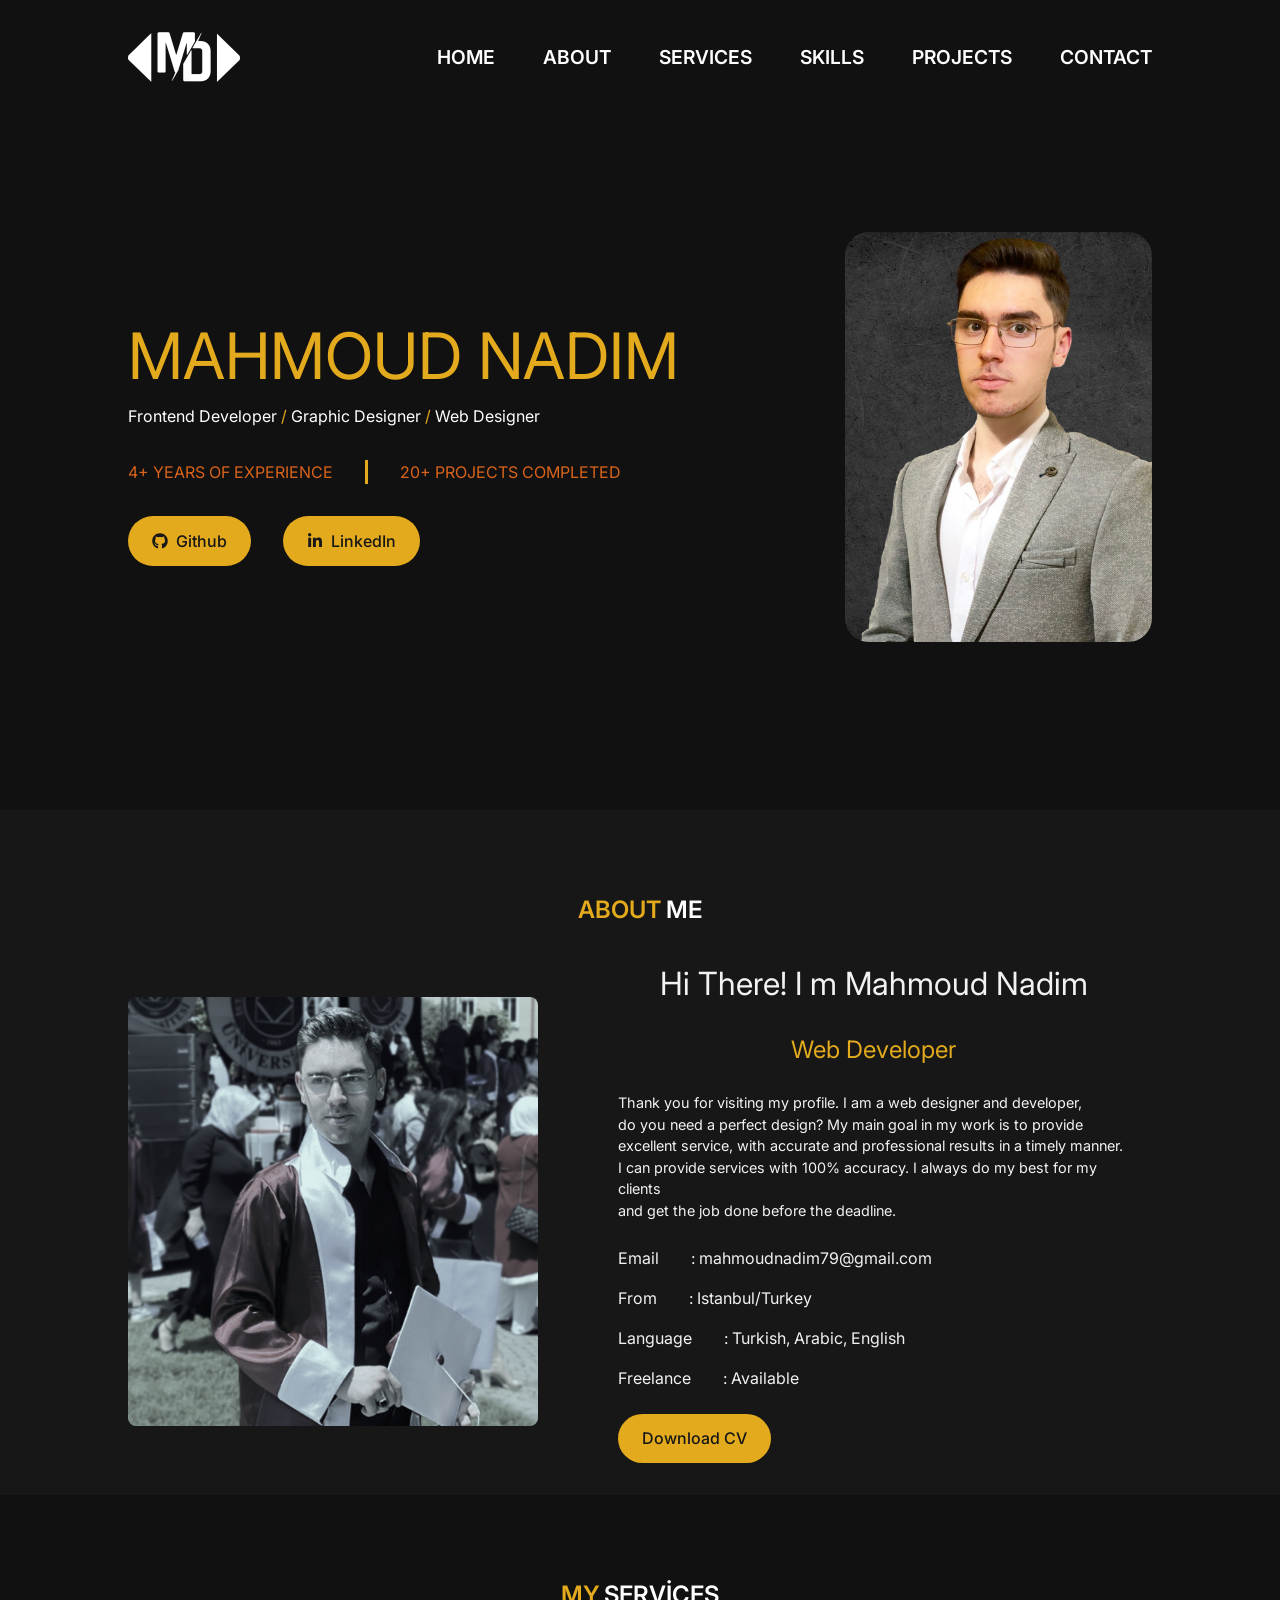
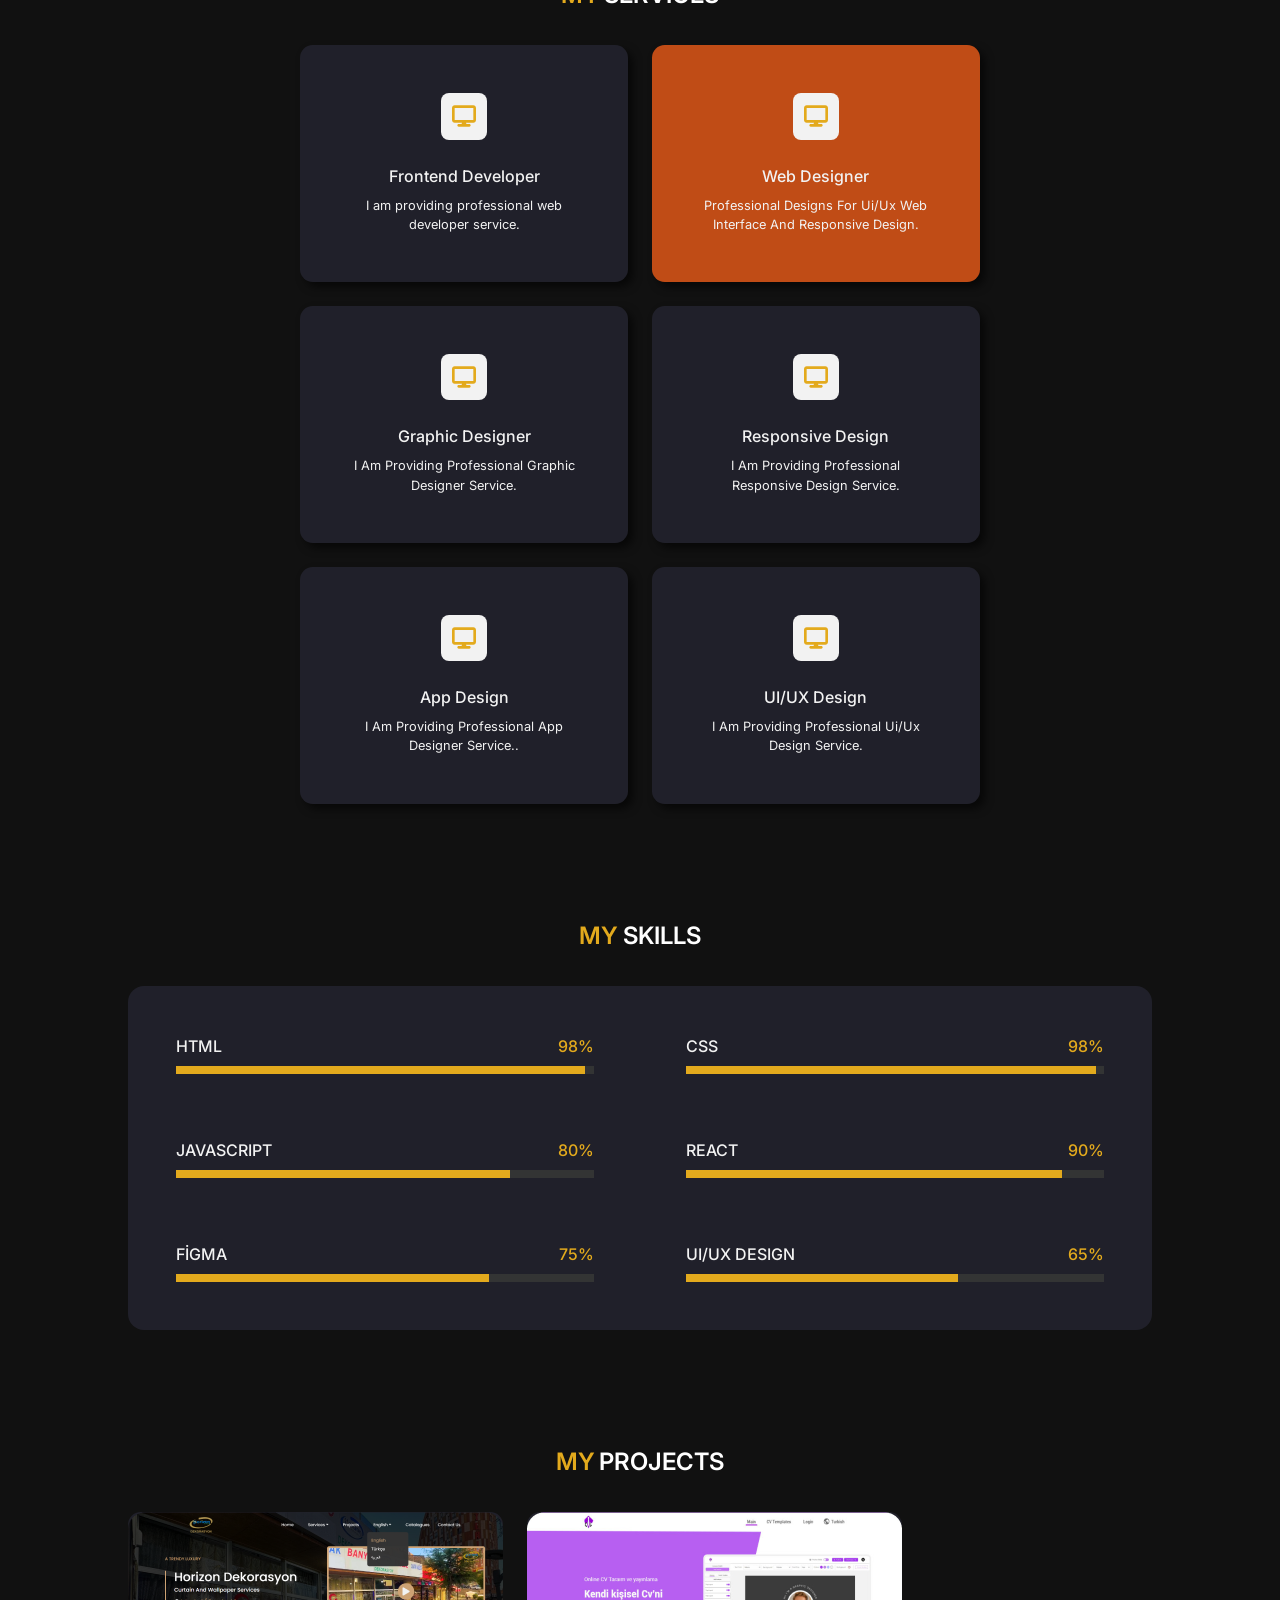
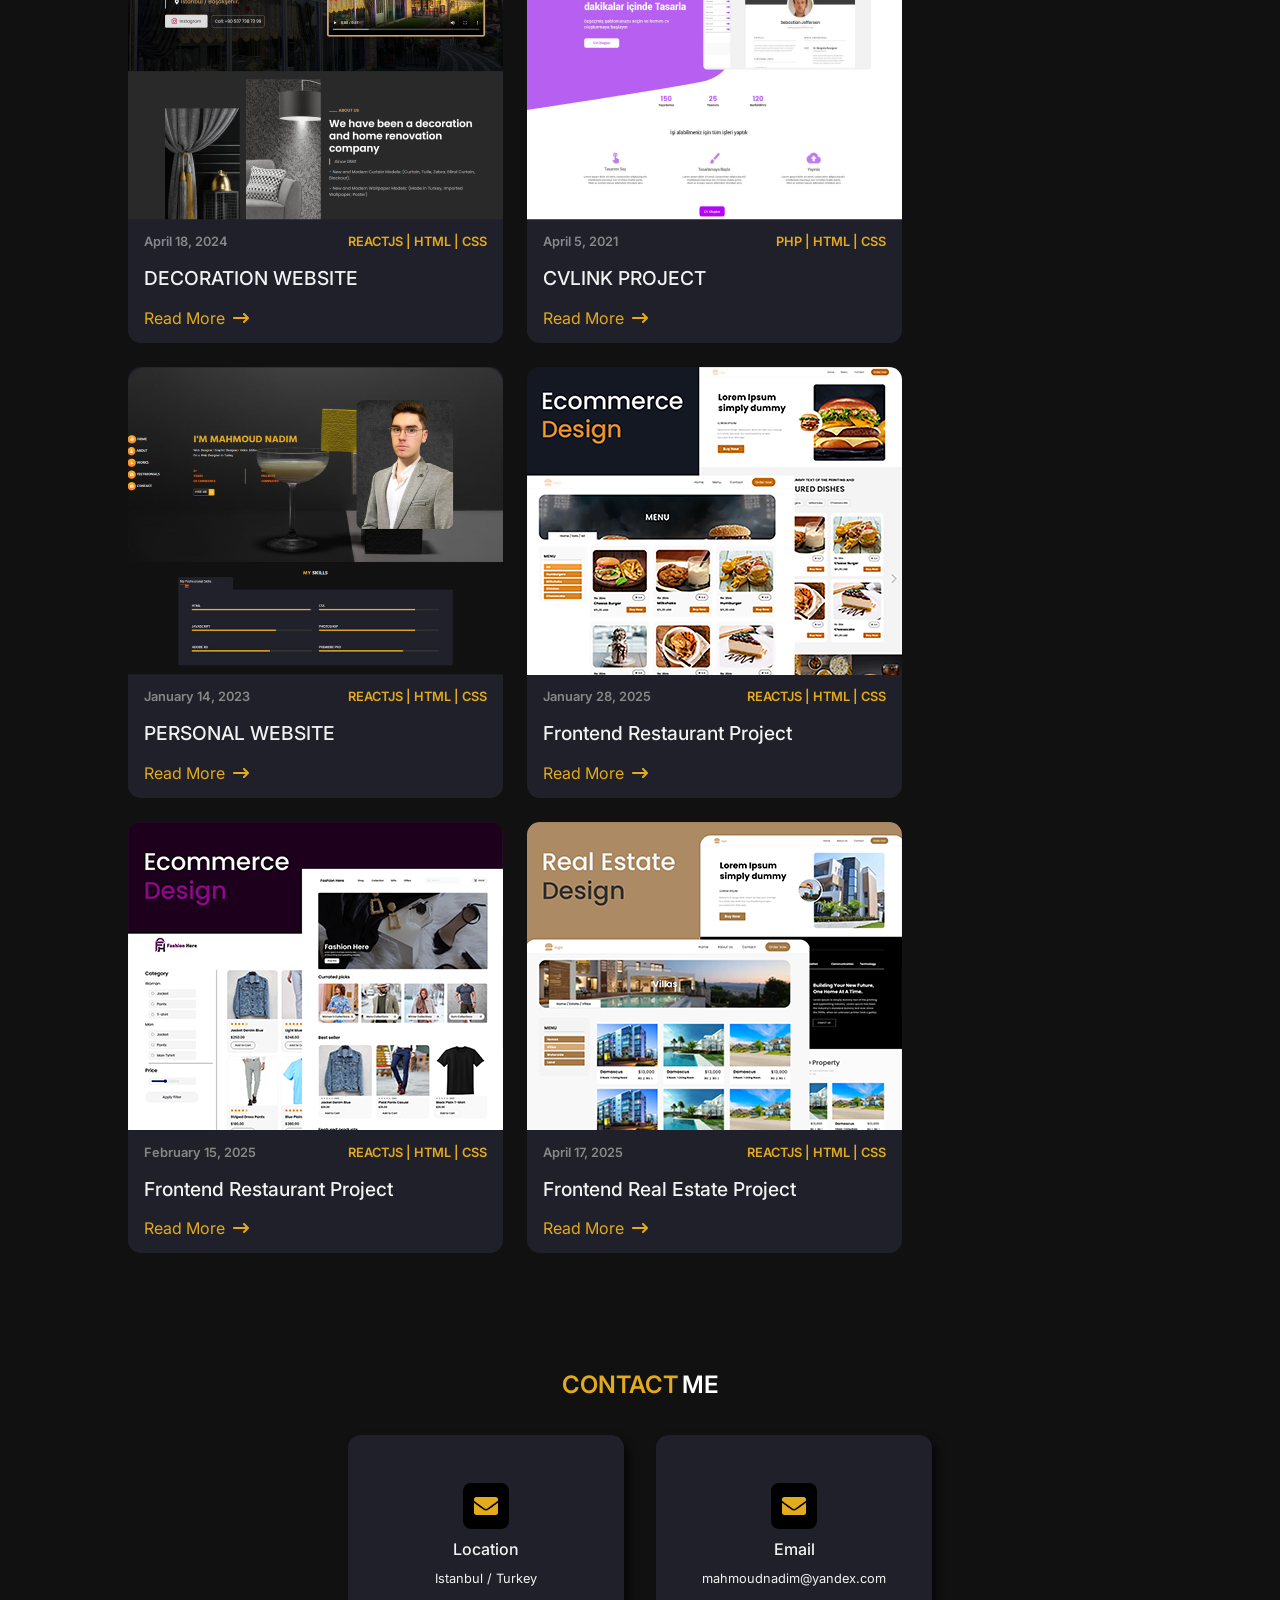
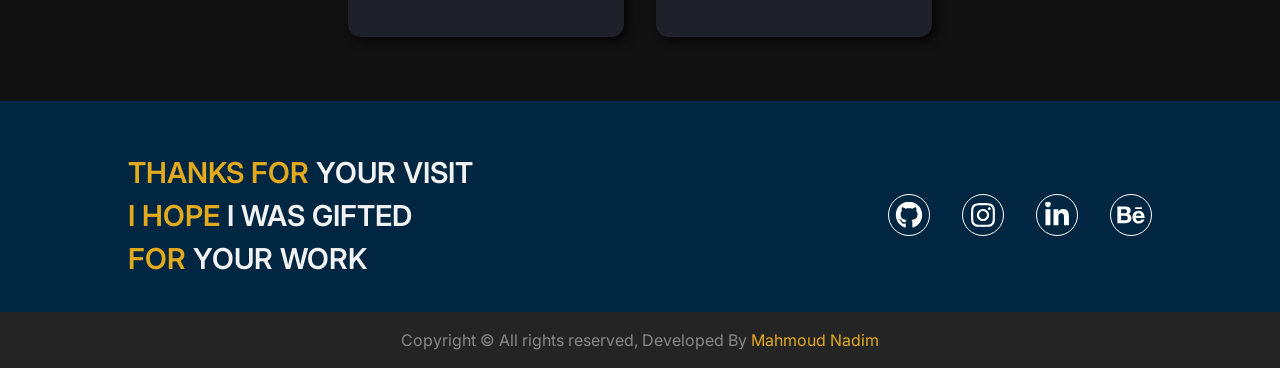
==== commit 5cc70bbc: "Update" ====
--- a/index.html
+++ b/index.html
@@ -16,8 +16,8 @@
   <link rel="preconnect" href="https://fonts.gstatic.com" crossorigin>
   <link href="https://fonts.googleapis.com/css2?family=Inter:wght@100..900&display=swap" rel="stylesheet">
   <title>Mahmoud Nadim</title>
-    <script type="module" crossorigin src="/assets/index--TjJSrRc.js"></script>
-    <link rel="stylesheet" crossorigin href="/assets/index-nBT9s9lI.css">
+    <script type="module" crossorigin src="/assets/index-7Ae5KU_w.js"></script>
+    <link rel="stylesheet" crossorigin href="/assets/index-BN-08fWc.css">
   </head>
   <body>
     <div id="root"></div>
--- a/assets/index-BN-08fWc.css
+++ b/assets/index-BN-08fWc.css
@@ -0,0 +1 @@
+/*! tailwindcss v4.3.1 | MIT License | https://tailwindcss.com */@layer properties{@supports (((-webkit-hyphens:none)) and (not (margin-trim:inline))) or ((-moz-orient:inline) and (not (color:rgb(from red r g b)))){*,:before,:after,::backdrop{--tw-blur:initial;--tw-brightness:initial;--tw-contrast:initial;--tw-grayscale:initial;--tw-hue-rotate:initial;--tw-invert:initial;--tw-opacity:initial;--tw-saturate:initial;--tw-sepia:initial;--tw-drop-shadow:initial;--tw-drop-shadow-color:initial;--tw-drop-shadow-alpha:100%;--tw-drop-shadow-size:initial}}}@layer theme{:root,:host{--font-sans:ui-sans-serif, system-ui, sans-serif, "Apple Color Emoji", "Segoe UI Emoji", "Segoe UI Symbol", "Noto Color Emoji";--font-mono:ui-monospace, SFMono-Regular, Menlo, Monaco, Consolas, "Liberation Mono", "Courier New", monospace;--default-font-family:var(--font-sans);--default-mono-font-family:var(--font-mono)}}@layer base{*,:after,:before,::backdrop{box-sizing:border-box;border:0 solid;margin:0;padding:0}::file-selector-button{box-sizing:border-box;border:0 solid;margin:0;padding:0}html,:host{-webkit-text-size-adjust:100%;tab-size:4;line-height:1.5;font-family:var(--default-font-family,ui-sans-serif, system-ui, sans-serif, "Apple Color Emoji", "Segoe UI Emoji", "Segoe UI Symbol", "Noto Color Emoji");font-feature-settings:var(--default-font-feature-settings,normal);font-variation-settings:var(--default-font-variation-settings,normal);-webkit-tap-highlight-color:transparent}hr{height:0;color:inherit;border-top-width:1px}abbr:where([title]){-webkit-text-decoration:underline dotted;text-decoration:underline dotted}h1,h2,h3,h4,h5,h6{font-size:inherit;font-weight:inherit}a{color:inherit;-webkit-text-decoration:inherit;text-decoration:inherit}b,strong{font-weight:bolder}code,kbd,samp,pre{font-family:var(--default-mono-font-family,ui-monospace, SFMono-Regular, Menlo, Monaco, Consolas, "Liberation Mono", "Courier New", monospace);font-feature-settings:var(--default-mono-font-feature-settings,normal);font-variation-settings:var(--default-mono-font-variation-settings,normal);font-size:1em}small{font-size:80%}sub,sup{vertical-align:baseline;font-size:75%;line-height:0;position:relative}sub{bottom:-.25em}sup{top:-.5em}table{text-indent:0;border-color:inherit;border-collapse:collapse}:-moz-focusring{outline:auto}progress{vertical-align:baseline}summary{display:list-item}ol,ul,menu{list-style:none}img,svg,video,canvas,audio,iframe,embed,object{vertical-align:middle;display:block}img,video{max-width:100%;height:auto}button,input,select,optgroup,textarea{font:inherit;font-feature-settings:inherit;font-variation-settings:inherit;letter-spacing:inherit;color:inherit;opacity:1;background-color:#0000;border-radius:0}::file-selector-button{font:inherit;font-feature-settings:inherit;font-variation-settings:inherit;letter-spacing:inherit;color:inherit;opacity:1;background-color:#0000;border-radius:0}:where(select:is([multiple],[size])) optgroup{font-weight:bolder}:where(select:is([multiple],[size])) optgroup option{padding-inline-start:20px}::file-selector-button{margin-inline-end:4px}::placeholder{opacity:1}@supports (not ((-webkit-appearance:-apple-pay-button))) or (contain-intrinsic-size:1px){::placeholder{color:currentColor}@supports (color:color-mix(in lab,red,red)){::placeholder{color:color-mix(in oklab,currentcolor 50%,transparent)}}}textarea{resize:vertical}::-webkit-search-decoration{-webkit-appearance:none}::-webkit-date-and-time-value{min-height:1lh;text-align:inherit}::-webkit-datetime-edit{display:inline-flex}::-webkit-datetime-edit-fields-wrapper{padding:0}::-webkit-datetime-edit{padding-block:0}::-webkit-datetime-edit-year-field{padding-block:0}::-webkit-datetime-edit-month-field{padding-block:0}::-webkit-datetime-edit-day-field{padding-block:0}::-webkit-datetime-edit-hour-field{padding-block:0}::-webkit-datetime-edit-minute-field{padding-block:0}::-webkit-datetime-edit-second-field{padding-block:0}::-webkit-datetime-edit-millisecond-field{padding-block:0}::-webkit-datetime-edit-meridiem-field{padding-block:0}::-webkit-calendar-picker-indicator{line-height:1}:-moz-ui-invalid{box-shadow:none}button,input:where([type=button],[type=reset],[type=submit]){appearance:button}::file-selector-button{appearance:button}::-webkit-inner-spin-button{height:auto}::-webkit-outer-spin-button{height:auto}[hidden]:where(:not([hidden=until-found])){display:none!important}}@layer components;@layer utilities{.visible{visibility:visible}.flex{display:flex}.hidden{display:none}.resize{resize:both}.blur{--tw-blur:blur(8px);filter:var(--tw-blur,) var(--tw-brightness,) var(--tw-contrast,) var(--tw-grayscale,) var(--tw-hue-rotate,) var(--tw-invert,) var(--tw-saturate,) var(--tw-sepia,) var(--tw-drop-shadow,)}}*{box-sizing:border-box;margin:0;padding:0;font-family:Inter,sans-serif}:root{--dark-grey:#111;--light-grey:#171717;--light-grey-secondary:#888;--light-orange:#e3aa1d;--dark-orange:#da631b;--grey-lacivert:#20202a}.btn{box-shadow:none;background:var(--light-orange);cursor:pointer;border-radius:.6rem;align-items:center;gap:.5rem;width:fit-content;padding:.8rem 1.5rem;font-weight:500;transition:all .3s;display:flex}.btn:hover{color:var(--light-orange);background:#fff}a{color:#000;cursor:pointer;text-decoration:none}.MNavBtn{background:#f2f2f2;border-radius:.5rem;padding:1rem;display:none;position:absolute;top:1.5rem;right:-6rem}.DCard_c{background:var(--grey-lacivert);text-align:center;border-radius:.8rem;flex-direction:column;align-items:center;gap:.5rem;width:27%;padding:3rem;display:flex;box-shadow:5px 5px 9px #00000096}@media screen and (max-width:798px){.hero_c{height:70vh!important}.sectionTitle{font-size:2.2rem!important}html{font-size:12px}.MNavBtn{display:block}.c01{padding-left:2rem!important;padding-right:2rem!important}.hero_c{gap:4rem;justify-content:center!important}.hero_c,.about{flex-direction:column}.heroContent_c{text-align:center;order:1}.heroTitle{word-wrap:break-word;font-size:3rem!important}.heroAbout,.heroContact{justify-content:center}.about{gap:2rem!important}.aboutImg_c{width:60%!important}.aboutContent{width:80%!important}.aboutTitle{text-align:center}.aboutDesc{font-size:1rem!important}.DCard_c{width:98%!important}.skill_c{width:45%!important}.projects{scroll-snap-type:x mandatory;overflow:auto}.projects::-webkit-scrollbar{display:none}.project_c{scroll-snap-align:start;min-width:44%!important}.heroImg_c{width:50%!important}.contact{flex-wrap:wrap}.contact .DCard_c{gap:1.5rem!important}.contact .DCardTitle{font-size:1.2rem}.contact .DCardIcon svg{width:3rem}.contact .DCardDesc{font-size:1.1rem}.thanks_c{text-align:center;flex-direction:column;gap:2rem!important}.nav_c{flex-direction:column;gap:4rem;height:100%;position:fixed;left:-50%;background:var(--grey-lacivert)!important;justify-content:center!important;align-items:start!important;width:50%!important;padding:2rem!important}.navList{flex-direction:column}.services .DCard_c{width:calc(50% - 1rem)!important}}@property --tw-blur{syntax:"*";inherits:false}@property --tw-brightness{syntax:"*";inherits:false}@property --tw-contrast{syntax:"*";inherits:false}@property --tw-grayscale{syntax:"*";inherits:false}@property --tw-hue-rotate{syntax:"*";inherits:false}@property --tw-invert{syntax:"*";inherits:false}@property --tw-opacity{syntax:"*";inherits:false}@property --tw-saturate{syntax:"*";inherits:false}@property --tw-sepia{syntax:"*";inherits:false}@property --tw-drop-shadow{syntax:"*";inherits:false}@property --tw-drop-shadow-color{syntax:"*";inherits:false}@property --tw-drop-shadow-alpha{syntax:"<percentage>";inherits:false;initial-value:100%}@property --tw-drop-shadow-size{syntax:"*";inherits:false}.sectionTitle{width:100%;display:flex;align-items:center;font-weight:600;gap:.3rem;justify-content:center;font-size:1.5rem;margin:2rem 0}.sectionTitle span:nth-child(1){color:var(--light-orange)}.sectionTitle span:nth-child(2){color:#fff}@layer theme,base,components,utilities;@layer theme{@theme default{ --font-sans: ui-sans-serif, system-ui, sans-serif, "Apple Color Emoji", "Segoe UI Emoji", "Segoe UI Symbol", "Noto Color Emoji"; --font-serif: ui-serif, Georgia, Cambria, "Times New Roman", Times, serif; --font-mono: ui-monospace, SFMono-Regular, Menlo, Monaco, Consolas, "Liberation Mono", "Courier New", monospace; --color-red-50: oklch(97.1% .013 17.38); --color-red-100: oklch(93.6% .032 17.717); --color-red-200: oklch(88.5% .062 18.334); --color-red-300: oklch(80.8% .114 19.571); --color-red-400: oklch(70.4% .191 22.216); --color-red-500: oklch(63.7% .237 25.331); --color-red-600: oklch(57.7% .245 27.325); --color-red-700: oklch(50.5% .213 27.518); --color-red-800: oklch(44.4% .177 26.899); --color-red-900: oklch(39.6% .141 25.723); --color-red-950: oklch(25.8% .092 26.042); --color-orange-50: oklch(98% .016 73.684); --color-orange-100: oklch(95.4% .038 75.164); --color-orange-200: oklch(90.1% .076 70.697); --color-orange-300: oklch(83.7% .128 66.29); --color-orange-400: oklch(75% .183 55.934); --color-orange-500: oklch(70.5% .213 47.604); --color-orange-600: oklch(64.6% .222 41.116); --color-orange-700: oklch(55.3% .195 38.402); --color-orange-800: oklch(47% .157 37.304); --color-orange-900: oklch(40.8% .123 38.172); --color-orange-950: oklch(26.6% .079 36.259); --color-amber-50: oklch(98.7% .022 95.277); --color-amber-100: oklch(96.2% .059 95.617); --color-amber-200: oklch(92.4% .12 95.746); --color-amber-300: oklch(87.9% .169 91.605); --color-amber-400: oklch(82.8% .189 84.429); --color-amber-500: oklch(76.9% .188 70.08); --color-amber-600: oklch(66.6% .179 58.318); --color-amber-700: oklch(55.5% .163 48.998); --color-amber-800: oklch(47.3% .137 46.201); --color-amber-900: oklch(41.4% .112 45.904); --color-amber-950: oklch(27.9% .077 45.635); --color-yellow-50: oklch(98.7% .026 102.212); --color-yellow-100: oklch(97.3% .071 103.193); --color-yellow-200: oklch(94.5% .129 101.54); --color-yellow-300: oklch(90.5% .182 98.111); --color-yellow-400: oklch(85.2% .199 91.936); --color-yellow-500: oklch(79.5% .184 86.047); --color-yellow-600: oklch(68.1% .162 75.834); --color-yellow-700: oklch(55.4% .135 66.442); --color-yellow-800: oklch(47.6% .114 61.907); --color-yellow-900: oklch(42.1% .095 57.708); --color-yellow-950: oklch(28.6% .066 53.813); --color-lime-50: oklch(98.6% .031 120.757); --color-lime-100: oklch(96.7% .067 122.328); --color-lime-200: oklch(93.8% .127 124.321); --color-lime-300: oklch(89.7% .196 126.665); --color-lime-400: oklch(84.1% .238 128.85); --color-lime-500: oklch(76.8% .233 130.85); --color-lime-600: oklch(64.8% .2 131.684); --color-lime-700: oklch(53.2% .157 131.589); --color-lime-800: oklch(45.3% .124 130.933); --color-lime-900: oklch(40.5% .101 131.063); --color-lime-950: oklch(27.4% .072 132.109); --color-green-50: oklch(98.2% .018 155.826); --color-green-100: oklch(96.2% .044 156.743); --color-green-200: oklch(92.5% .084 155.995); --color-green-300: oklch(87.1% .15 154.449); --color-green-400: oklch(79.2% .209 151.711); --color-green-500: oklch(72.3% .219 149.579); --color-green-600: oklch(62.7% .194 149.214); --color-green-700: oklch(52.7% .154 150.069); --color-green-800: oklch(44.8% .119 151.328); --color-green-900: oklch(39.3% .095 152.535); --color-green-950: oklch(26.6% .065 152.934); --color-emerald-50: oklch(97.9% .021 166.113); --color-emerald-100: oklch(95% .052 163.051); --color-emerald-200: oklch(90.5% .093 164.15); --color-emerald-300: oklch(84.5% .143 164.978); --color-emerald-400: oklch(76.5% .177 163.223); --color-emerald-500: oklch(69.6% .17 162.48); --color-emerald-600: oklch(59.6% .145 163.225); --color-emerald-700: oklch(50.8% .118 165.612); --color-emerald-800: oklch(43.2% .095 166.913); --color-emerald-900: oklch(37.8% .077 168.94); --color-emerald-950: oklch(26.2% .051 172.552); --color-teal-50: oklch(98.4% .014 180.72); --color-teal-100: oklch(95.3% .051 180.801); --color-teal-200: oklch(91% .096 180.426); --color-teal-300: oklch(85.5% .138 181.071); --color-teal-400: oklch(77.7% .152 181.912); --color-teal-500: oklch(70.4% .14 182.503); --color-teal-600: oklch(60% .118 184.704); --color-teal-700: oklch(51.1% .096 186.391); --color-teal-800: oklch(43.7% .078 188.216); --color-teal-900: oklch(38.6% .063 188.416); --color-teal-950: oklch(27.7% .046 192.524); --color-cyan-50: oklch(98.4% .019 200.873); --color-cyan-100: oklch(95.6% .045 203.388); --color-cyan-200: oklch(91.7% .08 205.041); --color-cyan-300: oklch(86.5% .127 207.078); --color-cyan-400: oklch(78.9% .154 211.53); --color-cyan-500: oklch(71.5% .143 215.221); --color-cyan-600: oklch(60.9% .126 221.723); --color-cyan-700: oklch(52% .105 223.128); --color-cyan-800: oklch(45% .085 224.283); --color-cyan-900: oklch(39.8% .07 227.392); --color-cyan-950: oklch(30.2% .056 229.695); --color-sky-50: oklch(97.7% .013 236.62); --color-sky-100: oklch(95.1% .026 236.824); --color-sky-200: oklch(90.1% .058 230.902); --color-sky-300: oklch(82.8% .111 230.318); --color-sky-400: oklch(74.6% .16 232.661); --color-sky-500: oklch(68.5% .169 237.323); --color-sky-600: oklch(58.8% .158 241.966); --color-sky-700: oklch(50% .134 242.749); --color-sky-800: oklch(44.3% .11 240.79); --color-sky-900: oklch(39.1% .09 240.876); --color-sky-950: oklch(29.3% .066 243.157); --color-blue-50: oklch(97% .014 254.604); --color-blue-100: oklch(93.2% .032 255.585); --color-blue-200: oklch(88.2% .059 254.128); --color-blue-300: oklch(80.9% .105 251.813); --color-blue-400: oklch(70.7% .165 254.624); --color-blue-500: oklch(62.3% .214 259.815); --color-blue-600: oklch(54.6% .245 262.881); --color-blue-700: oklch(48.8% .243 264.376); --color-blue-800: oklch(42.4% .199 265.638); --color-blue-900: oklch(37.9% .146 265.522); --color-blue-950: oklch(28.2% .091 267.935); --color-indigo-50: oklch(96.2% .018 272.314); --color-indigo-100: oklch(93% .034 272.788); --color-indigo-200: oklch(87% .065 274.039); --color-indigo-300: oklch(78.5% .115 274.713); --color-indigo-400: oklch(67.3% .182 276.935); --color-indigo-500: oklch(58.5% .233 277.117); --color-indigo-600: oklch(51.1% .262 276.966); --color-indigo-700: oklch(45.7% .24 277.023); --color-indigo-800: oklch(39.8% .195 277.366); --color-indigo-900: oklch(35.9% .144 278.697); --color-indigo-950: oklch(25.7% .09 281.288); --color-violet-50: oklch(96.9% .016 293.756); --color-violet-100: oklch(94.3% .029 294.588); --color-violet-200: oklch(89.4% .057 293.283); --color-violet-300: oklch(81.1% .111 293.571); --color-violet-400: oklch(70.2% .183 293.541); --color-violet-500: oklch(60.6% .25 292.717); --color-violet-600: oklch(54.1% .281 293.009); --color-violet-700: oklch(49.1% .27 292.581); --color-violet-800: oklch(43.2% .232 292.759); --color-violet-900: oklch(38% .189 293.745); --color-violet-950: oklch(28.3% .141 291.089); --color-purple-50: oklch(97.7% .014 308.299); --color-purple-100: oklch(94.6% .033 307.174); --color-purple-200: oklch(90.2% .063 306.703); --color-purple-300: oklch(82.7% .119 306.383); --color-purple-400: oklch(71.4% .203 305.504); --color-purple-500: oklch(62.7% .265 303.9); --color-purple-600: oklch(55.8% .288 302.321); --color-purple-700: oklch(49.6% .265 301.924); --color-purple-800: oklch(43.8% .218 303.724); --color-purple-900: oklch(38.1% .176 304.987); --color-purple-950: oklch(29.1% .149 302.717); --color-fuchsia-50: oklch(97.7% .017 320.058); --color-fuchsia-100: oklch(95.2% .037 318.852); --color-fuchsia-200: oklch(90.3% .076 319.62); --color-fuchsia-300: oklch(83.3% .145 321.434); --color-fuchsia-400: oklch(74% .238 322.16); --color-fuchsia-500: oklch(66.7% .295 322.15); --color-fuchsia-600: oklch(59.1% .293 322.896); --color-fuchsia-700: oklch(51.8% .253 323.949); --color-fuchsia-800: oklch(45.2% .211 324.591); --color-fuchsia-900: oklch(40.1% .17 325.612); --color-fuchsia-950: oklch(29.3% .136 325.661); --color-pink-50: oklch(97.1% .014 343.198); --color-pink-100: oklch(94.8% .028 342.258); --color-pink-200: oklch(89.9% .061 343.231); --color-pink-300: oklch(82.3% .12 346.018); --color-pink-400: oklch(71.8% .202 349.761); --color-pink-500: oklch(65.6% .241 354.308); --color-pink-600: oklch(59.2% .249 .584); --color-pink-700: oklch(52.5% .223 3.958); --color-pink-800: oklch(45.9% .187 3.815); --color-pink-900: oklch(40.8% .153 2.432); --color-pink-950: oklch(28.4% .109 3.907); --color-rose-50: oklch(96.9% .015 12.422); --color-rose-100: oklch(94.1% .03 12.58); --color-rose-200: oklch(89.2% .058 10.001); --color-rose-300: oklch(81% .117 11.638); --color-rose-400: oklch(71.2% .194 13.428); --color-rose-500: oklch(64.5% .246 16.439); --color-rose-600: oklch(58.6% .253 17.585); --color-rose-700: oklch(51.4% .222 16.935); --color-rose-800: oklch(45.5% .188 13.697); --color-rose-900: oklch(41% .159 10.272); --color-rose-950: oklch(27.1% .105 12.094); --color-slate-50: oklch(98.4% .003 247.858); --color-slate-100: oklch(96.8% .007 247.896); --color-slate-200: oklch(92.9% .013 255.508); --color-slate-300: oklch(86.9% .022 252.894); --color-slate-400: oklch(70.4% .04 256.788); --color-slate-500: oklch(55.4% .046 257.417); --color-slate-600: oklch(44.6% .043 257.281); --color-slate-700: oklch(37.2% .044 257.287); --color-slate-800: oklch(27.9% .041 260.031); --color-slate-900: oklch(20.8% .042 265.755); --color-slate-950: oklch(12.9% .042 264.695); --color-gray-50: oklch(98.5% .002 247.839); --color-gray-100: oklch(96.7% .003 264.542); --color-gray-200: oklch(92.8% .006 264.531); --color-gray-300: oklch(87.2% .01 258.338); --color-gray-400: oklch(70.7% .022 261.325); --color-gray-500: oklch(55.1% .027 264.364); --color-gray-600: oklch(44.6% .03 256.802); --color-gray-700: oklch(37.3% .034 259.733); --color-gray-800: oklch(27.8% .033 256.848); --color-gray-900: oklch(21% .034 264.665); --color-gray-950: oklch(13% .028 261.692); --color-zinc-50: oklch(98.5% 0 0); --color-zinc-100: oklch(96.7% .001 286.375); --color-zinc-200: oklch(92% .004 286.32); --color-zinc-300: oklch(87.1% .006 286.286); --color-zinc-400: oklch(70.5% .015 286.067); --color-zinc-500: oklch(55.2% .016 285.938); --color-zinc-600: oklch(44.2% .017 285.786); --color-zinc-700: oklch(37% .013 285.805); --color-zinc-800: oklch(27.4% .006 286.033); --color-zinc-900: oklch(21% .006 285.885); --color-zinc-950: oklch(14.1% .005 285.823); --color-neutral-50: oklch(98.5% 0 0); --color-neutral-100: oklch(97% 0 0); --color-neutral-200: oklch(92.2% 0 0); --color-neutral-300: oklch(87% 0 0); --color-neutral-400: oklch(70.8% 0 0); --color-neutral-500: oklch(55.6% 0 0); --color-neutral-600: oklch(43.9% 0 0); --color-neutral-700: oklch(37.1% 0 0); --color-neutral-800: oklch(26.9% 0 0); --color-neutral-900: oklch(20.5% 0 0); --color-neutral-950: oklch(14.5% 0 0); --color-stone-50: oklch(98.5% .001 106.423); --color-stone-100: oklch(97% .001 106.424); --color-stone-200: oklch(92.3% .003 48.717); --color-stone-300: oklch(86.9% .005 56.366); --color-stone-400: oklch(70.9% .01 56.259); --color-stone-500: oklch(55.3% .013 58.071); --color-stone-600: oklch(44.4% .011 73.639); --color-stone-700: oklch(37.4% .01 67.558); --color-stone-800: oklch(26.8% .007 34.298); --color-stone-900: oklch(21.6% .006 56.043); --color-stone-950: oklch(14.7% .004 49.25); --color-mauve-50: oklch(98.5% 0 0); --color-mauve-100: oklch(96% .003 325.6); --color-mauve-200: oklch(92.2% .005 325.62); --color-mauve-300: oklch(86.5% .012 325.68); --color-mauve-400: oklch(71.1% .019 323.02); --color-mauve-500: oklch(54.2% .034 322.5); --color-mauve-600: oklch(43.5% .029 321.78); --color-mauve-700: oklch(36.4% .029 323.89); --color-mauve-800: oklch(26.3% .024 320.12); --color-mauve-900: oklch(21.2% .019 322.12); --color-mauve-950: oklch(14.5% .008 326); --color-olive-50: oklch(98.8% .003 106.5); --color-olive-100: oklch(96.6% .005 106.5); --color-olive-200: oklch(93% .007 106.5); --color-olive-300: oklch(88% .011 106.6); --color-olive-400: oklch(73.7% .021 106.9); --color-olive-500: oklch(58% .031 107.3); --color-olive-600: oklch(46.6% .025 107.3); --color-olive-700: oklch(39.4% .023 107.4); --color-olive-800: oklch(28.6% .016 107.4); --color-olive-900: oklch(22.8% .013 107.4); --color-olive-950: oklch(15.3% .006 107.1); --color-mist-50: oklch(98.7% .002 197.1); --color-mist-100: oklch(96.3% .002 197.1); --color-mist-200: oklch(92.5% .005 214.3); --color-mist-300: oklch(87.2% .007 219.6); --color-mist-400: oklch(72.3% .014 214.4); --color-mist-500: oklch(56% .021 213.5); --color-mist-600: oklch(45% .017 213.2); --color-mist-700: oklch(37.8% .015 216); --color-mist-800: oklch(27.5% .011 216.9); --color-mist-900: oklch(21.8% .008 223.9); --color-mist-950: oklch(14.8% .004 228.8); --color-taupe-50: oklch(98.6% .002 67.8); --color-taupe-100: oklch(96% .002 17.2); --color-taupe-200: oklch(92.2% .005 34.3); --color-taupe-300: oklch(86.8% .007 39.5); --color-taupe-400: oklch(71.4% .014 41.2); --color-taupe-500: oklch(54.7% .021 43.1); --color-taupe-600: oklch(43.8% .017 39.3); --color-taupe-700: oklch(36.7% .016 35.7); --color-taupe-800: oklch(26.8% .011 36.5); --color-taupe-900: oklch(21.4% .009 43.1); --color-taupe-950: oklch(14.7% .004 49.3); --color-black: #000; --color-white: #fff; --spacing: .25rem; --breakpoint-sm: 40rem; --breakpoint-md: 48rem; --breakpoint-lg: 64rem; --breakpoint-xl: 80rem; --breakpoint-2xl: 96rem; --container-3xs: 16rem; --container-2xs: 18rem; --container-xs: 20rem; --container-sm: 24rem; --container-md: 28rem; --container-lg: 32rem; --container-xl: 36rem; --container-2xl: 42rem; --container-3xl: 48rem; --container-4xl: 56rem; --container-5xl: 64rem; --container-6xl: 72rem; --container-7xl: 80rem; --text-xs: .75rem; --text-xs--line-height: calc(1 / .75); --text-sm: .875rem; --text-sm--line-height: calc(1.25 / .875); --text-base: 1rem; --text-base--line-height: 1.5 ; --text-lg: 1.125rem; --text-lg--line-height: calc(1.75 / 1.125); --text-xl: 1.25rem; --text-xl--line-height: calc(1.75 / 1.25); --text-2xl: 1.5rem; --text-2xl--line-height: calc(2 / 1.5); --text-3xl: 1.875rem; --text-3xl--line-height: 1.2 ; --text-4xl: 2.25rem; --text-4xl--line-height: calc(2.5 / 2.25); --text-5xl: 3rem; --text-5xl--line-height: 1; --text-6xl: 3.75rem; --text-6xl--line-height: 1; --text-7xl: 4.5rem; --text-7xl--line-height: 1; --text-8xl: 6rem; --text-8xl--line-height: 1; --text-9xl: 8rem; --text-9xl--line-height: 1; --font-weight-thin: 100; --font-weight-extralight: 200; --font-weight-light: 300; --font-weight-normal: 400; --font-weight-medium: 500; --font-weight-semibold: 600; --font-weight-bold: 700; --font-weight-extrabold: 800; --font-weight-black: 900; --tracking-tighter: -.05em; --tracking-tight: -.025em; --tracking-normal: 0em; --tracking-wide: .025em; --tracking-wider: .05em; --tracking-widest: .1em; --leading-tight: 1.25; --leading-snug: 1.375; --leading-normal: 1.5; --leading-relaxed: 1.625; --leading-loose: 2; --radius-xs: .125rem; --radius-sm: .25rem; --radius-md: .375rem; --radius-lg: .5rem; --radius-xl: .75rem; --radius-2xl: 1rem; --radius-3xl: 1.5rem; --radius-4xl: 2rem; --shadow-2xs: 0 1px rgb(0 0 0 / .05); --shadow-xs: 0 1px 2px 0 rgb(0 0 0 / .05); --shadow-sm: 0 1px 3px 0 rgb(0 0 0 / .1), 0 1px 2px -1px rgb(0 0 0 / .1); --shadow-md: 0 4px 6px -1px rgb(0 0 0 / .1), 0 2px 4px -2px rgb(0 0 0 / .1); --shadow-lg: 0 10px 15px -3px rgb(0 0 0 / .1), 0 4px 6px -4px rgb(0 0 0 / .1); --shadow-xl: 0 20px 25px -5px rgb(0 0 0 / .1), 0 8px 10px -6px rgb(0 0 0 / .1); --shadow-2xl: 0 25px 50px -12px rgb(0 0 0 / .25); --inset-shadow-2xs: inset 0 1px rgb(0 0 0 / .05); --inset-shadow-xs: inset 0 1px 1px rgb(0 0 0 / .05); --inset-shadow-sm: inset 0 2px 4px rgb(0 0 0 / .05); --drop-shadow-xs: 0 1px 1px rgb(0 0 0 / .05); --drop-shadow-sm: 0 1px 2px rgb(0 0 0 / .15); --drop-shadow-md: 0 3px 3px rgb(0 0 0 / .12); --drop-shadow-lg: 0 4px 4px rgb(0 0 0 / .15); --drop-shadow-xl: 0 9px 7px rgb(0 0 0 / .1); --drop-shadow-2xl: 0 25px 25px rgb(0 0 0 / .15); --text-shadow-2xs: 0px 1px 0px rgb(0 0 0 / .15); --text-shadow-xs: 0px 1px 1px rgb(0 0 0 / .2); --text-shadow-sm: 0px 1px 0px rgb(0 0 0 / .075), 0px 1px 1px rgb(0 0 0 / .075), 0px 2px 2px rgb(0 0 0 / .075); --text-shadow-md: 0px 1px 1px rgb(0 0 0 / .1), 0px 1px 2px rgb(0 0 0 / .1), 0px 2px 4px rgb(0 0 0 / .1); --text-shadow-lg: 0px 1px 2px rgb(0 0 0 / .1), 0px 3px 2px rgb(0 0 0 / .1), 0px 4px 8px rgb(0 0 0 / .1); --ease-in: cubic-bezier(.4, 0, 1, 1); --ease-out: cubic-bezier(0, 0, .2, 1); --ease-in-out: cubic-bezier(.4, 0, .2, 1); --animate-spin: spin 1s linear infinite; --animate-ping: ping 1s cubic-bezier(0, 0, .2, 1) infinite; --animate-pulse: pulse 2s cubic-bezier(.4, 0, .6, 1) infinite; --animate-bounce: bounce 1s infinite; @keyframes spin { to { transform: rotate(360deg); } } @keyframes ping { 75%, 100% { transform: scale(2); opacity: 0; } } @keyframes pulse { 50% { opacity: .5; } } @keyframes bounce { 0%, 100% { transform: translateY(-25%); animation-timing-function: cubic-bezier(.8, 0, 1, 1); } 50% { transform: none; animation-timing-function: cubic-bezier(0, 0, .2, 1); } } --blur-xs: 4px; --blur-sm: 8px; --blur-md: 12px; --blur-lg: 16px; --blur-xl: 24px; --blur-2xl: 40px; --blur-3xl: 64px; --perspective-dramatic: 100px; --perspective-near: 300px; --perspective-normal: 500px; --perspective-midrange: 800px; --perspective-distant: 1200px; --aspect-video: 16 / 9; --default-transition-duration: .15s; --default-transition-timing-function: cubic-bezier(.4, 0, .2, 1); --default-font-family: --theme(--font-sans, initial); --default-font-feature-settings: --theme( --font-sans--font-feature-settings, initial ); --default-font-variation-settings: --theme( --font-sans--font-variation-settings, initial ); --default-mono-font-family: --theme(--font-mono, initial); --default-mono-font-feature-settings: --theme( --font-mono--font-feature-settings, initial ); --default-mono-font-variation-settings: --theme( --font-mono--font-variation-settings, initial ); }@theme default inline reference{ --blur: 8px; --shadow: 0 1px 3px 0 rgb(0 0 0 / .1), 0 1px 2px -1px rgb(0 0 0 / .1); --shadow-inner: inset 0 2px 4px 0 rgb(0 0 0 / .05); --drop-shadow: 0 1px 2px rgb(0 0 0 / .1), 0 1px 1px rgb(0 0 0 / .06); --radius: .25rem; --max-width-prose: 65ch; }}@layer base{*,:after,:before,::backdrop,::file-selector-button{box-sizing:border-box;margin:0;padding:0;border:0 solid}html,:host{line-height:1.5;-webkit-text-size-adjust:100%;tab-size:4;font-family:--theme(--default-font-family,ui-sans-serif,system-ui,sans-serif,"Apple Color Emoji","Segoe UI Emoji","Segoe UI Symbol","Noto Color Emoji");font-feature-settings:--theme(--default-font-feature-settings,normal);font-variation-settings:--theme(--default-font-variation-settings,normal);-webkit-tap-highlight-color:transparent}hr{height:0;color:inherit;border-top-width:1px}abbr:where([title]){-webkit-text-decoration:underline dotted;text-decoration:underline dotted}h1,h2,h3,h4,h5,h6{font-size:inherit;font-weight:inherit}a{color:inherit;-webkit-text-decoration:inherit;text-decoration:inherit}b,strong{font-weight:bolder}code,kbd,samp,pre{font-family:--theme(--default-mono-font-family,ui-monospace,SFMono-Regular,Menlo,Monaco,Consolas,"Liberation Mono","Courier New",monospace);font-feature-settings:--theme(--default-mono-font-feature-settings,normal);font-variation-settings:--theme(--default-mono-font-variation-settings,normal);font-size:1em}small{font-size:80%}sub,sup{font-size:75%;line-height:0;position:relative;vertical-align:baseline}sub{bottom:-.25em}sup{top:-.5em}table{text-indent:0;border-color:inherit;border-collapse:collapse}:-moz-focusring{outline:auto}progress{vertical-align:baseline}summary{display:list-item}ol,ul,menu{list-style:none}img,svg,video,canvas,audio,iframe,embed,object{display:block;vertical-align:middle}img,video{max-width:100%;height:auto}button,input,select,optgroup,textarea,::file-selector-button{font:inherit;font-feature-settings:inherit;font-variation-settings:inherit;letter-spacing:inherit;color:inherit;border-radius:0;background-color:transparent;opacity:1}:where(select:is([multiple],[size])) optgroup{font-weight:bolder}:where(select:is([multiple],[size])) optgroup option{padding-inline-start:20px}::file-selector-button{margin-inline-end:4px}::placeholder{opacity:1}@supports (not (-webkit-appearance: -apple-pay-button)) or (contain-intrinsic-size: 1px){::placeholder{color:color-mix(in oklab,currentcolor 50%,transparent)}}textarea{resize:vertical}::-webkit-search-decoration{-webkit-appearance:none}::-webkit-date-and-time-value{min-height:1lh;text-align:inherit}::-webkit-datetime-edit{display:inline-flex}::-webkit-datetime-edit-fields-wrapper{padding:0}::-webkit-datetime-edit,::-webkit-datetime-edit-year-field,::-webkit-datetime-edit-month-field,::-webkit-datetime-edit-day-field,::-webkit-datetime-edit-hour-field,::-webkit-datetime-edit-minute-field,::-webkit-datetime-edit-second-field,::-webkit-datetime-edit-millisecond-field,::-webkit-datetime-edit-meridiem-field{padding-block:0}::-webkit-calendar-picker-indicator{line-height:1}:-moz-ui-invalid{box-shadow:none}button,input:where([type=button],[type=reset],[type=submit]),::file-selector-button{appearance:button}::-webkit-inner-spin-button,::-webkit-outer-spin-button{height:auto}[hidden]:where(:not([hidden=until-found])){display:none!important}}@layer utilities{@tailwind utilities;}*{padding:0;margin:0;box-sizing:border-box;font-family:Inter,sans-serif}:root{--dark-grey: #111;--light-grey: #171717;--light-grey-secondary: #888888;--light-orange: #E3AA1D;--dark-orange: #DA631B;--grey-lacivert: #20202A}.btn{box-shadow:none;display:flex;align-items:center;gap:.5rem;padding:.8rem 1.5rem;background:var(--light-orange);border-radius:.6rem;font-weight:500;transition:all .3s;width:fit-content;cursor:pointer}.btn:hover{background:#fff;color:var(--light-orange)}.img_c{overflow:hidden}img{width:100%;height:auto}.cardTransition{transition:all .3s}.cardTransition:hover{transform:translateY(-.5rem)}a{text-decoration:none;color:#000;cursor:pointer}html{scroll-behavior:smooth}body{background:var(--dark-grey);height:200vh}.c01{padding:2rem 8rem}.section{padding-top:50px}ul{list-style-type:none}.MNavBtn{display:none;position:absolute;top:1.5rem;right:-6rem;padding:1rem;border-radius:.5rem;background:#f2f2f2}.MNavBtn svg{width:2.5rem;height:auto}body::-webkit-scrollbar{width:18px}body::-webkit-scrollbar-track{background:#f1f1f1}body::-webkit-scrollbar-thumb{background:var(--light-orange);border-radius:.2rem}body::-webkit-scrollbar-thumb:hover{background:#555}.DCard_c{width:27%;padding:1rem;padding:3rem;background:var(--grey-lacivert);display:flex;flex-direction:column;align-items:center;text-align:center;gap:.5rem;border-radius:.8rem;box-shadow:5px 5px 9px #00000096}.DCard_c svg{color:var(--light-orange)}.skills .DCardIcon,.contact .DCardIcon{background:#000}.DCardDesc{color:var(--light-grey-secondary)}@media screen and (min-width:798px){.nav_c{left:0!important}.project_c{min-width:32%!important}}@media screen and (max-width:1024px){html{font-size:12px}.c01{padding:2rem 6rem!important}.DCard_c{width:35%!important}}@media screen and (max-width:798px){.hero_c{height:70vh!important}.sectionTitle{font-size:2.2rem!important}html{font-size:12px}.MNavBtn{display:block}.c01{padding-right:2rem!important;padding-left:2rem!important}.hero_c{justify-content:center!important;gap:4rem}.hero_c,.about{flex-direction:column}.heroContent_c{order:1}.heroContent_c{text-align:center}.heroTitle{word-wrap:break-word;font-size:3rem!important}.heroAbout,.heroContact{justify-content:center}.about{gap:2rem!important}.aboutImg_c{width:60%!important}.aboutContent{width:80%!important}.aboutTitle{text-align:center}.aboutDesc{font-size:1rem!important}.DCard_c{width:98%!important}.skill_c{width:45%!important}.projects{overflow:auto;scroll-snap-type:x mandatory}.projects::-webkit-scrollbar{display:none}.project_c{min-width:44%!important;scroll-snap-align:start}.heroImg_c{width:50%!important}.contact{flex-wrap:wrap}.contact .DCard_c{gap:1.5rem!important}.contact .DCardTitle{font-size:1.2rem}.contact .DCardIcon svg{width:3rem}.contact .DCardDesc{font-size:1.1rem}.thanks_c{text-align:center;flex-direction:column;gap:2rem!important}.nav_c{left:-50%;padding:2rem!important;position:fixed;flex-direction:column;gap:4rem;height:100%;align-items:start!important;justify-content:center!important;width:50%!important;background:var(--grey-lacivert)!important}.navList{flex-direction:column}.services .DCard_c{width:calc(50% - 1rem)!important}}@media screen and (max-width:480px){html{font-size:11px}.project_c{min-width:80%!important}}.orangeCard{background:#c04c16!important}.DCardIcon{background:#f2f2f2;border-radius:.5rem;padding:.7rem;width:fit-content;display:flex;align-items:center}.DCardIcon svg{width:1.5rem;height:auto}.DCardTitle{font-weight:500;color:#f2f2f2}.DCardDesc{font-size:.8rem;color:#f2f2f2}.DCardContent{display:flex;flex-direction:column;gap:.5rem}.project_c{border-radius:.8rem;background:var(--grey-lacivert);overflow:hidden;transition:all .3s}.project_c:hover{transform:translateY(-.5rem)}.projectImg{max-height:20rem}.projectContent{padding:.8rem 1rem;display:flex;flex-direction:column;gap:.8rem}.projectTitle{font-size:1.2rem;color:#f2f2f2;font-weight:500}.projectAbout{font-weight:600;font-size:.8rem;display:flex;justify-content:space-between}.projectDate{color:var(--light-grey-secondary)}.ProjectLang,.projectLink{color:var(--light-orange)}.projectLink{display:flex;align-items:center;gap:.5rem}.skill_c{width:45%;display:flex;flex-direction:column;gap:.5rem}.skillContent{display:flex;font-weight:500;width:100%;justify-content:space-between}.skillTitle{color:#f2f2f2}.skillNumber{color:var(--light-orange)}.skillLine{position:relative;width:100%;height:.5rem}.skillLineLight{position:absolute;width:100%;height:100%;background:#333434}.skillLineDark{position:absolute;height:100%;background:var(--light-orange)}.nav_c{width:100%;display:flex;justify-content:space-between;align-items:center;position:fixed;z-index:99;transition:all .3s}.navLogoImg{width:7rem}.navList{display:flex;gap:3rem;list-style-type:none;font-weight:600}.navListItem{font-size:1.2rem}.navListItemLink{color:#fff;transition:all .3s}.navListItemLink:hover{color:var(--light-orange)}.nav-colored{padding-top:1rem;padding-bottom:1rem;background:var(--grey-lacivert)}.nav-transparent{background:transparent}.nav-opened{left:0}.nav-closed{left:-50%}.footer_c{padding:1rem 8rem;text-align:center;background:#242424;color:var(--light-grey-secondary)}.footer_c p a{color:var(--light-orange)}.hero_c{height:90vh;padding-top:6rem!important;display:flex;align-items:center;justify-content:space-between}.heroContent_c{display:flex;flex-direction:column}.heroImg_c{border-radius:1.5rem;overflow:hidden;width:30%}.heroTitle{font-size:4rem;color:var(--light-orange)}.heroSkills{color:#fff}.heroSkills span{color:var(--light-orange)}.heroAbout{display:flex;align-items:center;color:var(--dark-orange);padding:2rem 0}.heroAbout span:first-child{padding-right:2rem;border-right:3px solid var(--light-orange)}.heroAbout span:nth-child(2){padding-left:2rem}.heroContact{display:flex;gap:2rem}.about_c{background:var(--light-grey)}.aboutImg_c{width:40%;overflow:hidden;border-radius:.5rem}.aboutContent{width:50%;align-items:center}.about{display:flex;align-items:center;gap:5rem;color:#f2f2f2}.aboutContent,.aboutDesc_c{display:flex;flex-direction:column;gap:1.5rem}.aboutTitle{font-size:2rem;color:#f2f2f2}.aboutJob{font-size:1.5rem;color:var(--light-orange)}.aboutDesc{font-size:.9rem;color:#f2f2f2}.aboutContentList{display:flex;flex-direction:column;gap:1rem}.aboutContentListItem p{display:flex;align-items:center;gap:2rem}.btn{border-radius:5rem;color:var(--light-grey);font-weight:500}.services{display:flex;flex-wrap:wrap;gap:1.5rem;justify-content:center}.services .DCard_c{width:32%;padding:1rem;padding:3rem;background:var(--grey-lacivert);display:flex;flex-direction:column;align-items:center;text-align:center;gap:1.5rem;border-radius:.8rem}.skills{display:flex;justify-content:space-between;flex-wrap:wrap;gap:2.5rem;row-gap:4rem;background:#20202a;padding:3rem;border-radius:1rem}.projects{gap:1.5rem;flex-wrap:wrap}.contact{display:flex;align-items:center;justify-content:center;gap:2rem;margin-bottom:2rem}.thanks_c{display:flex;align-items:center;justify-content:space-between;background:#012641}.thanksText{font-size:1.8rem;color:#f2f2f2;font-weight:600}.thanksText span{color:var(--light-orange)}.thanksSocials{display:flex;align-items:center;gap:2rem}.thanksSocials a{border:1px solid #fff;border-radius:50%;display:flex;align-items:center}.thanksSocials a,.thanksSocials svg{transition:all .3s}.thanksSocials a:hover{background:#fff}.thanksSocials a:hover svg{color:#333}.thanksSocials svg{width:2.5rem;height:auto;color:#fff;padding:.4rem}
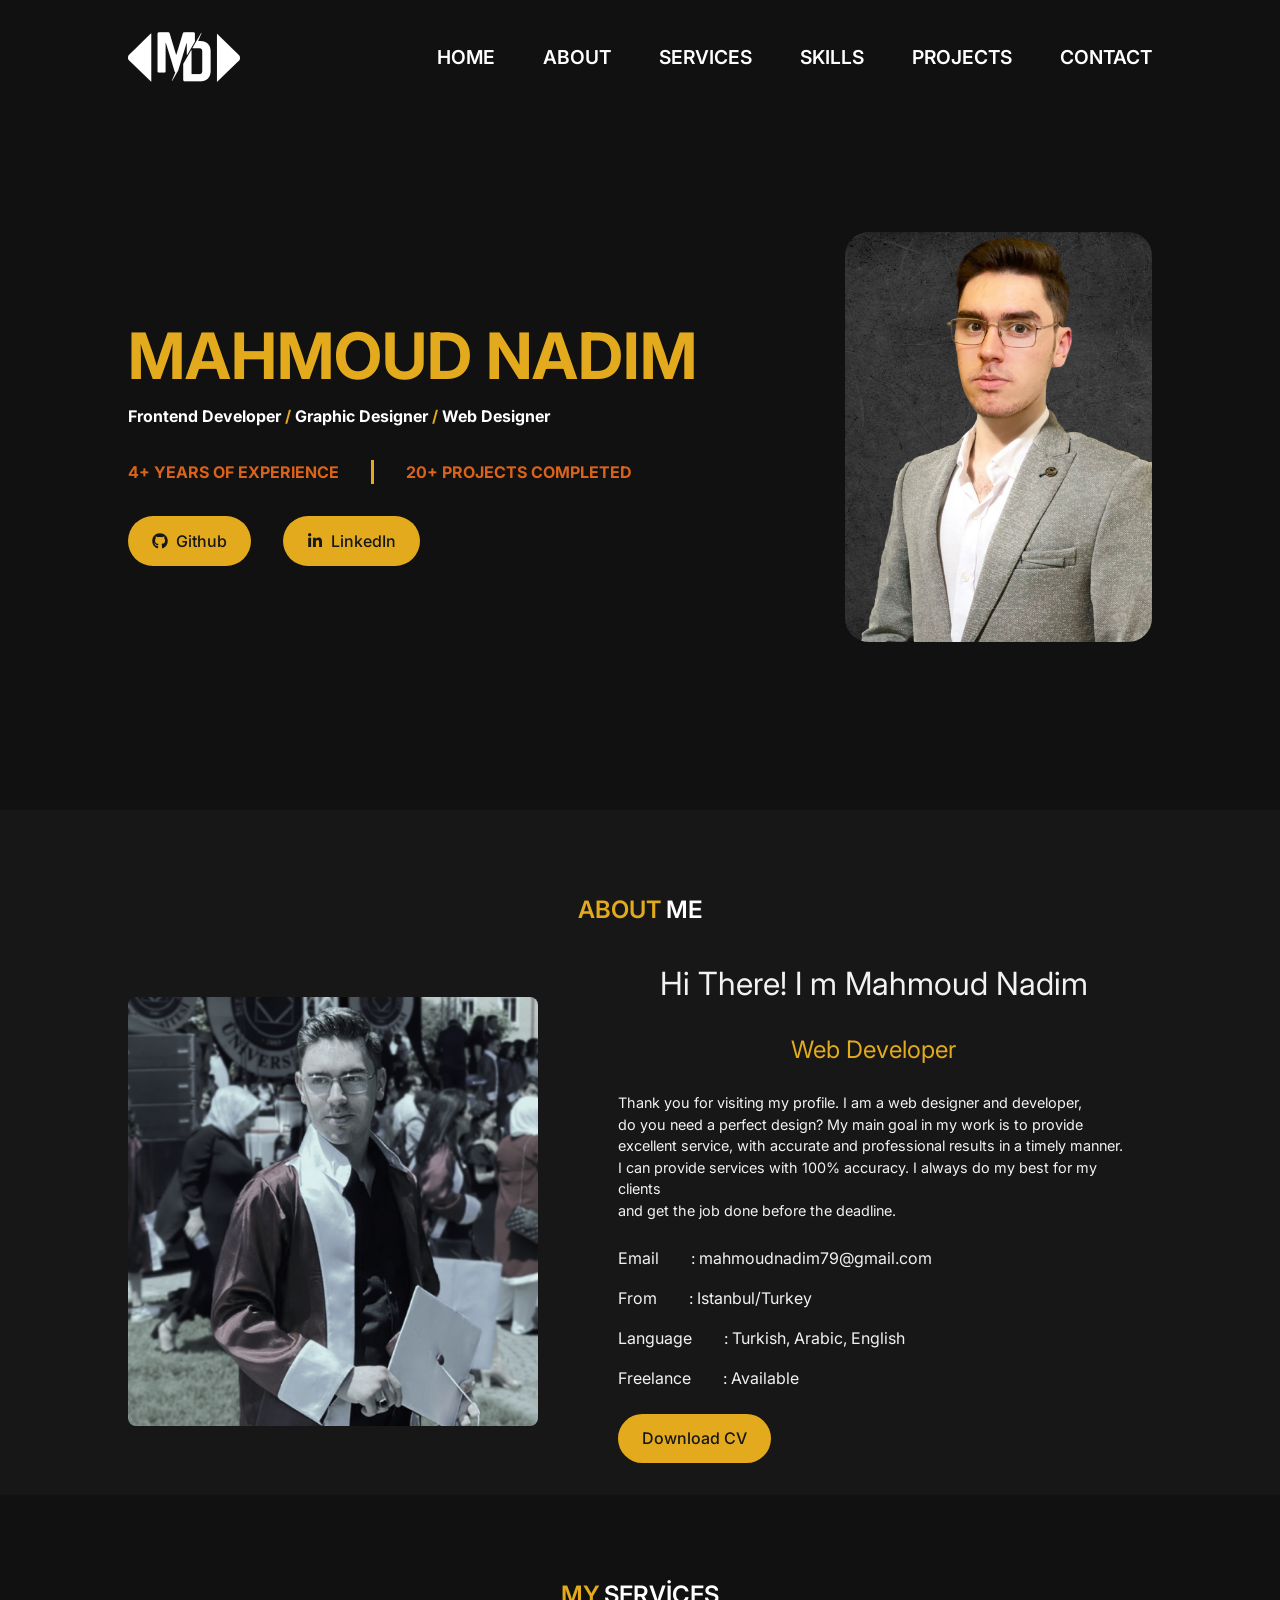
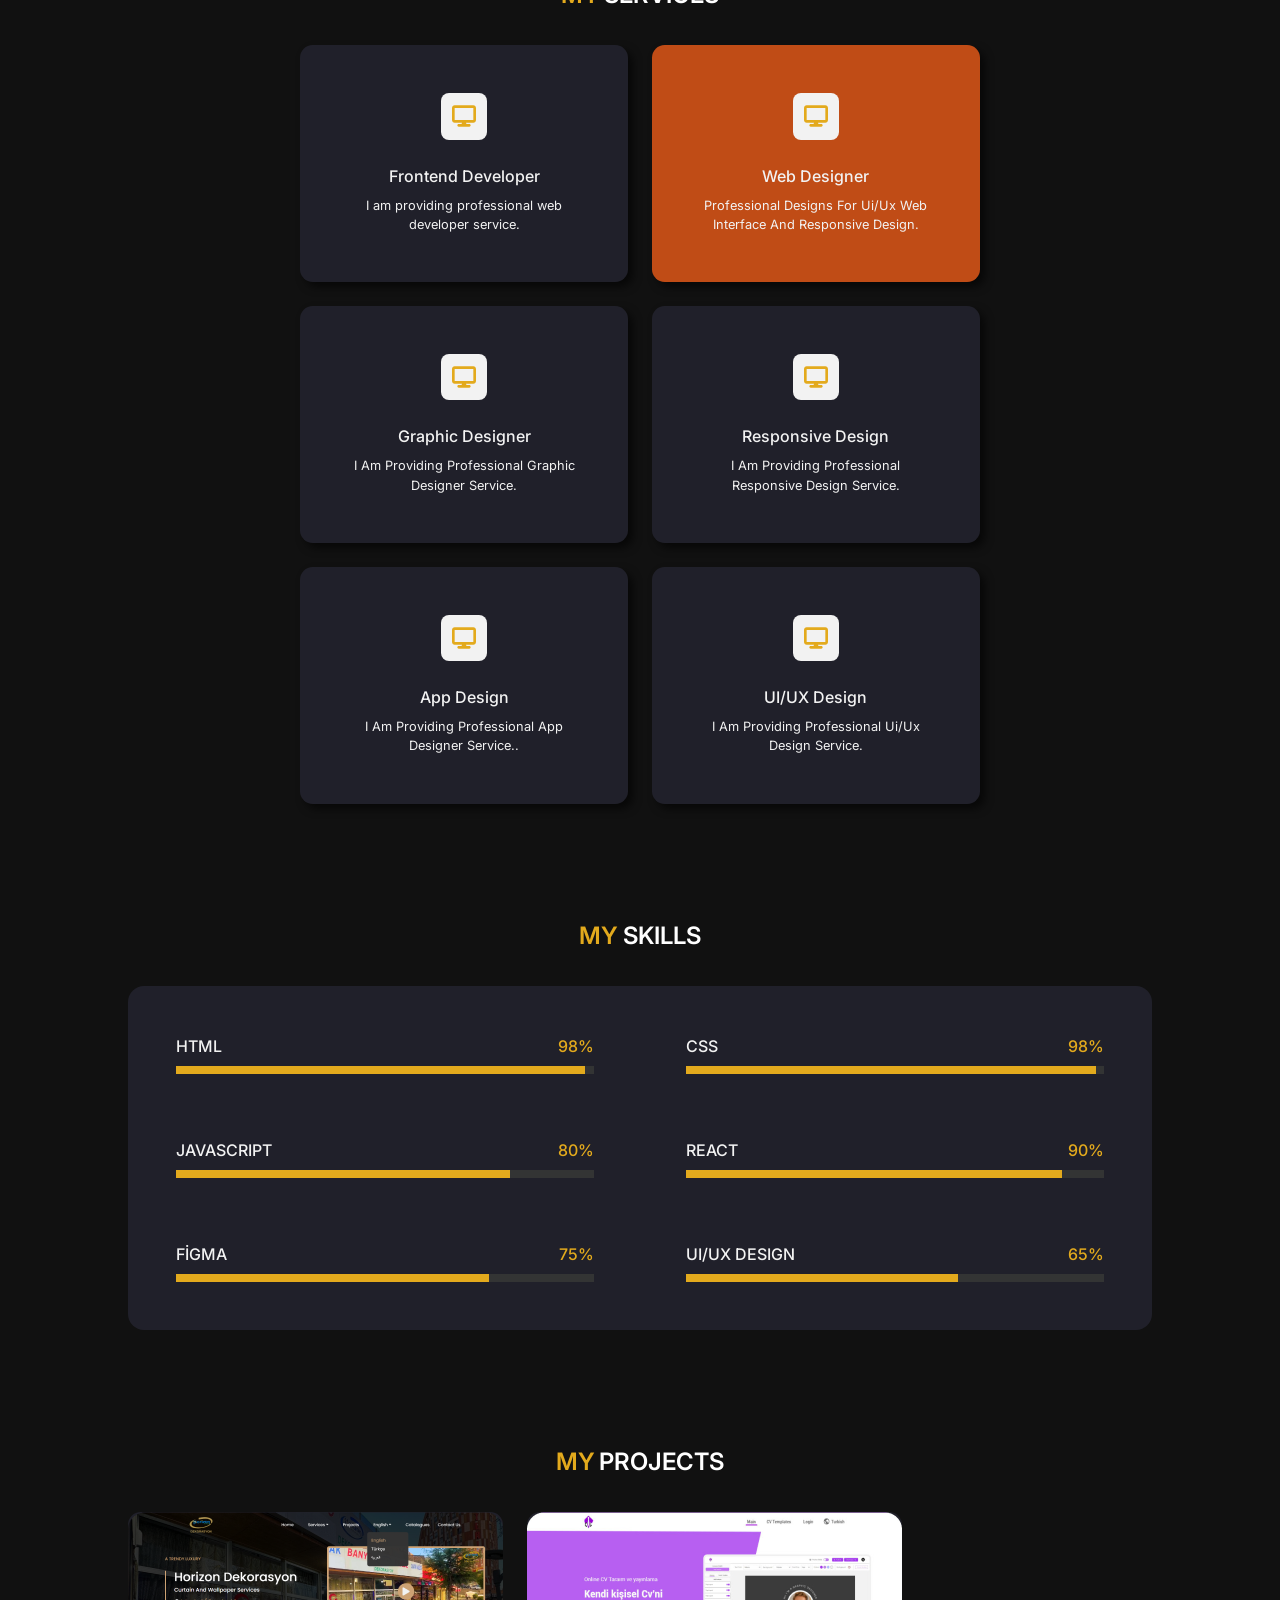
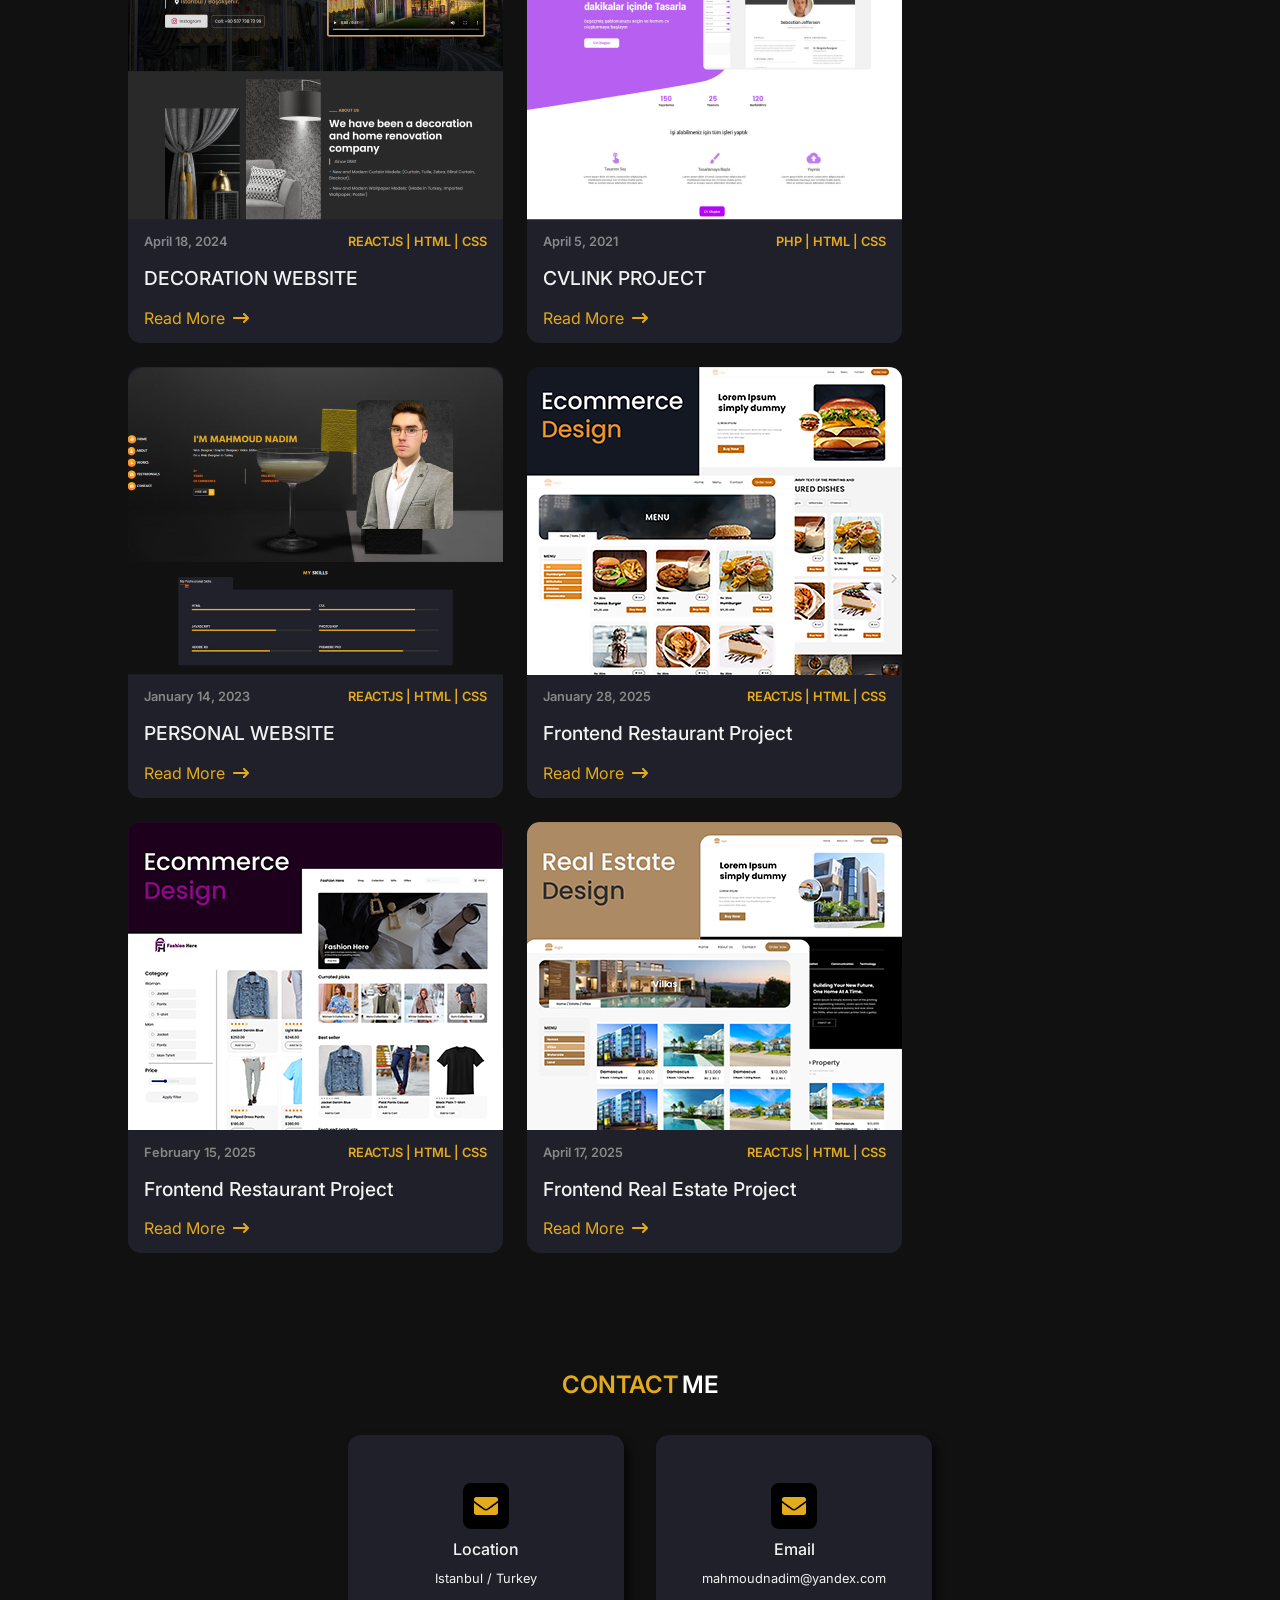
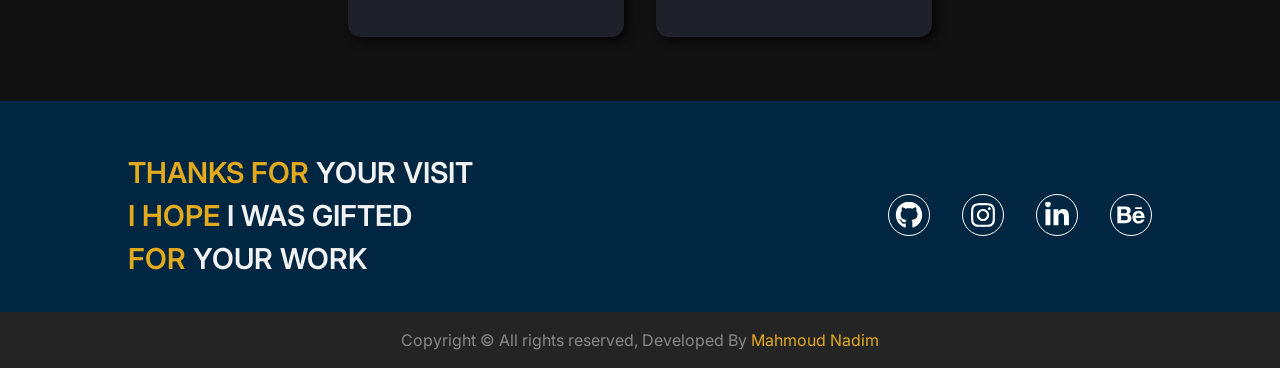
==== commit c5b38118: "Update" ====
--- a/index.html
+++ b/index.html
@@ -16,8 +16,8 @@
   <link rel="preconnect" href="https://fonts.gstatic.com" crossorigin>
   <link href="https://fonts.googleapis.com/css2?family=Inter:wght@100..900&display=swap" rel="stylesheet">
   <title>Mahmoud Nadim</title>
-    <script type="module" crossorigin src="/assets/index-7Ae5KU_w.js"></script>
-    <link rel="stylesheet" crossorigin href="/assets/index-BN-08fWc.css">
+    <script type="module" crossorigin src="/assets/index-pTLbmn9Y.js"></script>
+    <link rel="stylesheet" crossorigin href="/assets/index-BudtzHTe.css">
   </head>
   <body>
     <div id="root"></div>
--- a/assets/index-BudtzHTe.css
+++ b/assets/index-BudtzHTe.css
@@ -0,0 +1 @@
+/*! tailwindcss v4.3.1 | MIT License | https://tailwindcss.com */@layer properties{@supports (((-webkit-hyphens:none)) and (not (margin-trim:inline))) or ((-moz-orient:inline) and (not (color:rgb(from red r g b)))){*,:before,:after,::backdrop{--tw-blur:initial;--tw-brightness:initial;--tw-contrast:initial;--tw-grayscale:initial;--tw-hue-rotate:initial;--tw-invert:initial;--tw-opacity:initial;--tw-saturate:initial;--tw-sepia:initial;--tw-drop-shadow:initial;--tw-drop-shadow-color:initial;--tw-drop-shadow-alpha:100%;--tw-drop-shadow-size:initial}}}@layer theme{:root,:host{--font-sans:ui-sans-serif, system-ui, sans-serif, "Apple Color Emoji", "Segoe UI Emoji", "Segoe UI Symbol", "Noto Color Emoji";--font-mono:ui-monospace, SFMono-Regular, Menlo, Monaco, Consolas, "Liberation Mono", "Courier New", monospace;--default-font-family:var(--font-sans);--default-mono-font-family:var(--font-mono)}}@layer base{*,:after,:before,::backdrop{box-sizing:border-box;border:0 solid;margin:0;padding:0}::file-selector-button{box-sizing:border-box;border:0 solid;margin:0;padding:0}html,:host{-webkit-text-size-adjust:100%;tab-size:4;line-height:1.5;font-family:var(--default-font-family,ui-sans-serif, system-ui, sans-serif, "Apple Color Emoji", "Segoe UI Emoji", "Segoe UI Symbol", "Noto Color Emoji");font-feature-settings:var(--default-font-feature-settings,normal);font-variation-settings:var(--default-font-variation-settings,normal);-webkit-tap-highlight-color:transparent}hr{height:0;color:inherit;border-top-width:1px}abbr:where([title]){-webkit-text-decoration:underline dotted;text-decoration:underline dotted}h1,h2,h3,h4,h5,h6{font-size:inherit;font-weight:inherit}a{color:inherit;-webkit-text-decoration:inherit;text-decoration:inherit}b,strong{font-weight:bolder}code,kbd,samp,pre{font-family:var(--default-mono-font-family,ui-monospace, SFMono-Regular, Menlo, Monaco, Consolas, "Liberation Mono", "Courier New", monospace);font-feature-settings:var(--default-mono-font-feature-settings,normal);font-variation-settings:var(--default-mono-font-variation-settings,normal);font-size:1em}small{font-size:80%}sub,sup{vertical-align:baseline;font-size:75%;line-height:0;position:relative}sub{bottom:-.25em}sup{top:-.5em}table{text-indent:0;border-color:inherit;border-collapse:collapse}:-moz-focusring{outline:auto}progress{vertical-align:baseline}summary{display:list-item}ol,ul,menu{list-style:none}img,svg,video,canvas,audio,iframe,embed,object{vertical-align:middle;display:block}img,video{max-width:100%;height:auto}button,input,select,optgroup,textarea{font:inherit;font-feature-settings:inherit;font-variation-settings:inherit;letter-spacing:inherit;color:inherit;opacity:1;background-color:#0000;border-radius:0}::file-selector-button{font:inherit;font-feature-settings:inherit;font-variation-settings:inherit;letter-spacing:inherit;color:inherit;opacity:1;background-color:#0000;border-radius:0}:where(select:is([multiple],[size])) optgroup{font-weight:bolder}:where(select:is([multiple],[size])) optgroup option{padding-inline-start:20px}::file-selector-button{margin-inline-end:4px}::placeholder{opacity:1}@supports (not ((-webkit-appearance:-apple-pay-button))) or (contain-intrinsic-size:1px){::placeholder{color:currentColor}@supports (color:color-mix(in lab,red,red)){::placeholder{color:color-mix(in oklab,currentcolor 50%,transparent)}}}textarea{resize:vertical}::-webkit-search-decoration{-webkit-appearance:none}::-webkit-date-and-time-value{min-height:1lh;text-align:inherit}::-webkit-datetime-edit{display:inline-flex}::-webkit-datetime-edit-fields-wrapper{padding:0}::-webkit-datetime-edit{padding-block:0}::-webkit-datetime-edit-year-field{padding-block:0}::-webkit-datetime-edit-month-field{padding-block:0}::-webkit-datetime-edit-day-field{padding-block:0}::-webkit-datetime-edit-hour-field{padding-block:0}::-webkit-datetime-edit-minute-field{padding-block:0}::-webkit-datetime-edit-second-field{padding-block:0}::-webkit-datetime-edit-millisecond-field{padding-block:0}::-webkit-datetime-edit-meridiem-field{padding-block:0}::-webkit-calendar-picker-indicator{line-height:1}:-moz-ui-invalid{box-shadow:none}button,input:where([type=button],[type=reset],[type=submit]){appearance:button}::file-selector-button{appearance:button}::-webkit-inner-spin-button{height:auto}::-webkit-outer-spin-button{height:auto}[hidden]:where(:not([hidden=until-found])){display:none!important}}@layer components;@layer utilities{.visible{visibility:visible}.flex{display:flex}.hidden{display:none}.resize{resize:both}.blur{--tw-blur:blur(8px);filter:var(--tw-blur,) var(--tw-brightness,) var(--tw-contrast,) var(--tw-grayscale,) var(--tw-hue-rotate,) var(--tw-invert,) var(--tw-saturate,) var(--tw-sepia,) var(--tw-drop-shadow,)}}*{box-sizing:border-box;margin:0;padding:0;font-family:Inter,sans-serif}:root{--dark-grey:#111;--light-grey:#171717;--light-grey-secondary:#888;--light-orange:#e3aa1d;--dark-orange:#da631b;--grey-lacivert:#20202a}.btn{box-shadow:none;background:var(--light-orange);cursor:pointer;border-radius:.6rem;align-items:center;gap:.5rem;width:fit-content;padding:.8rem 1.5rem;font-weight:500;transition:all .3s;display:flex}.btn:hover{color:var(--light-orange);background:#fff}a{color:#000;cursor:pointer;text-decoration:none}.MNavBtn{background:#f2f2f2;border-radius:.5rem;padding:1rem;display:none;position:absolute;top:1.5rem;right:-6rem}.DCard_c{background:var(--grey-lacivert);text-align:center;border-radius:.8rem;flex-direction:column;align-items:center;gap:.5rem;width:27%;padding:3rem;display:flex;box-shadow:5px 5px 9px #00000096}@media screen and (max-width:798px){.hero_c{height:70vh!important}.sectionTitle{font-size:2.2rem!important}html{font-size:12px}.MNavBtn{display:block}.c01{padding-left:2rem!important;padding-right:2rem!important}.hero_c{gap:4rem;justify-content:center!important}.hero_c,.about{flex-direction:column}.heroContent_c{text-align:center;order:1}.heroTitle{word-wrap:break-word;font-size:3rem!important}.heroAbout,.heroContact{justify-content:center}.about{gap:2rem!important}.aboutImg_c{width:60%!important}.aboutContent{width:80%!important}.aboutTitle{text-align:center}.aboutDesc{font-size:1rem!important}.DCard_c{width:98%!important}.skill_c{width:45%!important}.projects{scroll-snap-type:x mandatory;overflow:auto}.projects::-webkit-scrollbar{display:none}.project_c{scroll-snap-align:start;min-width:44%!important}.heroImg_c{width:50%!important}.contact{flex-wrap:wrap}.contact .DCard_c{gap:1.5rem!important}.contact .DCardTitle{font-size:1.2rem}.contact .DCardIcon svg{width:3rem}.contact .DCardDesc{font-size:1.1rem}.thanks_c{text-align:center;flex-direction:column;gap:2rem!important}.nav_c{flex-direction:column;gap:4rem;height:100%;position:fixed;left:-50%;background:var(--grey-lacivert)!important;justify-content:center!important;align-items:start!important;width:50%!important;padding:2rem!important}.navList{flex-direction:column}.services .DCard_c{width:calc(50% - 1rem)!important}}@property --tw-blur{syntax:"*";inherits:false}@property --tw-brightness{syntax:"*";inherits:false}@property --tw-contrast{syntax:"*";inherits:false}@property --tw-grayscale{syntax:"*";inherits:false}@property --tw-hue-rotate{syntax:"*";inherits:false}@property --tw-invert{syntax:"*";inherits:false}@property --tw-opacity{syntax:"*";inherits:false}@property --tw-saturate{syntax:"*";inherits:false}@property --tw-sepia{syntax:"*";inherits:false}@property --tw-drop-shadow{syntax:"*";inherits:false}@property --tw-drop-shadow-color{syntax:"*";inherits:false}@property --tw-drop-shadow-alpha{syntax:"<percentage>";inherits:false;initial-value:100%}@property --tw-drop-shadow-size{syntax:"*";inherits:false}.sectionTitle{width:100%;display:flex;align-items:center;font-weight:600;gap:.3rem;justify-content:center;font-size:1.5rem;margin:2rem 0}.sectionTitle span:nth-child(1){color:var(--light-orange)}.sectionTitle span:nth-child(2){color:#fff}@layer theme,base,components,utilities;@layer theme{@theme default{ --font-sans: ui-sans-serif, system-ui, sans-serif, "Apple Color Emoji", "Segoe UI Emoji", "Segoe UI Symbol", "Noto Color Emoji"; --font-serif: ui-serif, Georgia, Cambria, "Times New Roman", Times, serif; --font-mono: ui-monospace, SFMono-Regular, Menlo, Monaco, Consolas, "Liberation Mono", "Courier New", monospace; --color-red-50: oklch(97.1% .013 17.38); --color-red-100: oklch(93.6% .032 17.717); --color-red-200: oklch(88.5% .062 18.334); --color-red-300: oklch(80.8% .114 19.571); --color-red-400: oklch(70.4% .191 22.216); --color-red-500: oklch(63.7% .237 25.331); --color-red-600: oklch(57.7% .245 27.325); --color-red-700: oklch(50.5% .213 27.518); --color-red-800: oklch(44.4% .177 26.899); --color-red-900: oklch(39.6% .141 25.723); --color-red-950: oklch(25.8% .092 26.042); --color-orange-50: oklch(98% .016 73.684); --color-orange-100: oklch(95.4% .038 75.164); --color-orange-200: oklch(90.1% .076 70.697); --color-orange-300: oklch(83.7% .128 66.29); --color-orange-400: oklch(75% .183 55.934); --color-orange-500: oklch(70.5% .213 47.604); --color-orange-600: oklch(64.6% .222 41.116); --color-orange-700: oklch(55.3% .195 38.402); --color-orange-800: oklch(47% .157 37.304); --color-orange-900: oklch(40.8% .123 38.172); --color-orange-950: oklch(26.6% .079 36.259); --color-amber-50: oklch(98.7% .022 95.277); --color-amber-100: oklch(96.2% .059 95.617); --color-amber-200: oklch(92.4% .12 95.746); --color-amber-300: oklch(87.9% .169 91.605); --color-amber-400: oklch(82.8% .189 84.429); --color-amber-500: oklch(76.9% .188 70.08); --color-amber-600: oklch(66.6% .179 58.318); --color-amber-700: oklch(55.5% .163 48.998); --color-amber-800: oklch(47.3% .137 46.201); --color-amber-900: oklch(41.4% .112 45.904); --color-amber-950: oklch(27.9% .077 45.635); --color-yellow-50: oklch(98.7% .026 102.212); --color-yellow-100: oklch(97.3% .071 103.193); --color-yellow-200: oklch(94.5% .129 101.54); --color-yellow-300: oklch(90.5% .182 98.111); --color-yellow-400: oklch(85.2% .199 91.936); --color-yellow-500: oklch(79.5% .184 86.047); --color-yellow-600: oklch(68.1% .162 75.834); --color-yellow-700: oklch(55.4% .135 66.442); --color-yellow-800: oklch(47.6% .114 61.907); --color-yellow-900: oklch(42.1% .095 57.708); --color-yellow-950: oklch(28.6% .066 53.813); --color-lime-50: oklch(98.6% .031 120.757); --color-lime-100: oklch(96.7% .067 122.328); --color-lime-200: oklch(93.8% .127 124.321); --color-lime-300: oklch(89.7% .196 126.665); --color-lime-400: oklch(84.1% .238 128.85); --color-lime-500: oklch(76.8% .233 130.85); --color-lime-600: oklch(64.8% .2 131.684); --color-lime-700: oklch(53.2% .157 131.589); --color-lime-800: oklch(45.3% .124 130.933); --color-lime-900: oklch(40.5% .101 131.063); --color-lime-950: oklch(27.4% .072 132.109); --color-green-50: oklch(98.2% .018 155.826); --color-green-100: oklch(96.2% .044 156.743); --color-green-200: oklch(92.5% .084 155.995); --color-green-300: oklch(87.1% .15 154.449); --color-green-400: oklch(79.2% .209 151.711); --color-green-500: oklch(72.3% .219 149.579); --color-green-600: oklch(62.7% .194 149.214); --color-green-700: oklch(52.7% .154 150.069); --color-green-800: oklch(44.8% .119 151.328); --color-green-900: oklch(39.3% .095 152.535); --color-green-950: oklch(26.6% .065 152.934); --color-emerald-50: oklch(97.9% .021 166.113); --color-emerald-100: oklch(95% .052 163.051); --color-emerald-200: oklch(90.5% .093 164.15); --color-emerald-300: oklch(84.5% .143 164.978); --color-emerald-400: oklch(76.5% .177 163.223); --color-emerald-500: oklch(69.6% .17 162.48); --color-emerald-600: oklch(59.6% .145 163.225); --color-emerald-700: oklch(50.8% .118 165.612); --color-emerald-800: oklch(43.2% .095 166.913); --color-emerald-900: oklch(37.8% .077 168.94); --color-emerald-950: oklch(26.2% .051 172.552); --color-teal-50: oklch(98.4% .014 180.72); --color-teal-100: oklch(95.3% .051 180.801); --color-teal-200: oklch(91% .096 180.426); --color-teal-300: oklch(85.5% .138 181.071); --color-teal-400: oklch(77.7% .152 181.912); --color-teal-500: oklch(70.4% .14 182.503); --color-teal-600: oklch(60% .118 184.704); --color-teal-700: oklch(51.1% .096 186.391); --color-teal-800: oklch(43.7% .078 188.216); --color-teal-900: oklch(38.6% .063 188.416); --color-teal-950: oklch(27.7% .046 192.524); --color-cyan-50: oklch(98.4% .019 200.873); --color-cyan-100: oklch(95.6% .045 203.388); --color-cyan-200: oklch(91.7% .08 205.041); --color-cyan-300: oklch(86.5% .127 207.078); --color-cyan-400: oklch(78.9% .154 211.53); --color-cyan-500: oklch(71.5% .143 215.221); --color-cyan-600: oklch(60.9% .126 221.723); --color-cyan-700: oklch(52% .105 223.128); --color-cyan-800: oklch(45% .085 224.283); --color-cyan-900: oklch(39.8% .07 227.392); --color-cyan-950: oklch(30.2% .056 229.695); --color-sky-50: oklch(97.7% .013 236.62); --color-sky-100: oklch(95.1% .026 236.824); --color-sky-200: oklch(90.1% .058 230.902); --color-sky-300: oklch(82.8% .111 230.318); --color-sky-400: oklch(74.6% .16 232.661); --color-sky-500: oklch(68.5% .169 237.323); --color-sky-600: oklch(58.8% .158 241.966); --color-sky-700: oklch(50% .134 242.749); --color-sky-800: oklch(44.3% .11 240.79); --color-sky-900: oklch(39.1% .09 240.876); --color-sky-950: oklch(29.3% .066 243.157); --color-blue-50: oklch(97% .014 254.604); --color-blue-100: oklch(93.2% .032 255.585); --color-blue-200: oklch(88.2% .059 254.128); --color-blue-300: oklch(80.9% .105 251.813); --color-blue-400: oklch(70.7% .165 254.624); --color-blue-500: oklch(62.3% .214 259.815); --color-blue-600: oklch(54.6% .245 262.881); --color-blue-700: oklch(48.8% .243 264.376); --color-blue-800: oklch(42.4% .199 265.638); --color-blue-900: oklch(37.9% .146 265.522); --color-blue-950: oklch(28.2% .091 267.935); --color-indigo-50: oklch(96.2% .018 272.314); --color-indigo-100: oklch(93% .034 272.788); --color-indigo-200: oklch(87% .065 274.039); --color-indigo-300: oklch(78.5% .115 274.713); --color-indigo-400: oklch(67.3% .182 276.935); --color-indigo-500: oklch(58.5% .233 277.117); --color-indigo-600: oklch(51.1% .262 276.966); --color-indigo-700: oklch(45.7% .24 277.023); --color-indigo-800: oklch(39.8% .195 277.366); --color-indigo-900: oklch(35.9% .144 278.697); --color-indigo-950: oklch(25.7% .09 281.288); --color-violet-50: oklch(96.9% .016 293.756); --color-violet-100: oklch(94.3% .029 294.588); --color-violet-200: oklch(89.4% .057 293.283); --color-violet-300: oklch(81.1% .111 293.571); --color-violet-400: oklch(70.2% .183 293.541); --color-violet-500: oklch(60.6% .25 292.717); --color-violet-600: oklch(54.1% .281 293.009); --color-violet-700: oklch(49.1% .27 292.581); --color-violet-800: oklch(43.2% .232 292.759); --color-violet-900: oklch(38% .189 293.745); --color-violet-950: oklch(28.3% .141 291.089); --color-purple-50: oklch(97.7% .014 308.299); --color-purple-100: oklch(94.6% .033 307.174); --color-purple-200: oklch(90.2% .063 306.703); --color-purple-300: oklch(82.7% .119 306.383); --color-purple-400: oklch(71.4% .203 305.504); --color-purple-500: oklch(62.7% .265 303.9); --color-purple-600: oklch(55.8% .288 302.321); --color-purple-700: oklch(49.6% .265 301.924); --color-purple-800: oklch(43.8% .218 303.724); --color-purple-900: oklch(38.1% .176 304.987); --color-purple-950: oklch(29.1% .149 302.717); --color-fuchsia-50: oklch(97.7% .017 320.058); --color-fuchsia-100: oklch(95.2% .037 318.852); --color-fuchsia-200: oklch(90.3% .076 319.62); --color-fuchsia-300: oklch(83.3% .145 321.434); --color-fuchsia-400: oklch(74% .238 322.16); --color-fuchsia-500: oklch(66.7% .295 322.15); --color-fuchsia-600: oklch(59.1% .293 322.896); --color-fuchsia-700: oklch(51.8% .253 323.949); --color-fuchsia-800: oklch(45.2% .211 324.591); --color-fuchsia-900: oklch(40.1% .17 325.612); --color-fuchsia-950: oklch(29.3% .136 325.661); --color-pink-50: oklch(97.1% .014 343.198); --color-pink-100: oklch(94.8% .028 342.258); --color-pink-200: oklch(89.9% .061 343.231); --color-pink-300: oklch(82.3% .12 346.018); --color-pink-400: oklch(71.8% .202 349.761); --color-pink-500: oklch(65.6% .241 354.308); --color-pink-600: oklch(59.2% .249 .584); --color-pink-700: oklch(52.5% .223 3.958); --color-pink-800: oklch(45.9% .187 3.815); --color-pink-900: oklch(40.8% .153 2.432); --color-pink-950: oklch(28.4% .109 3.907); --color-rose-50: oklch(96.9% .015 12.422); --color-rose-100: oklch(94.1% .03 12.58); --color-rose-200: oklch(89.2% .058 10.001); --color-rose-300: oklch(81% .117 11.638); --color-rose-400: oklch(71.2% .194 13.428); --color-rose-500: oklch(64.5% .246 16.439); --color-rose-600: oklch(58.6% .253 17.585); --color-rose-700: oklch(51.4% .222 16.935); --color-rose-800: oklch(45.5% .188 13.697); --color-rose-900: oklch(41% .159 10.272); --color-rose-950: oklch(27.1% .105 12.094); --color-slate-50: oklch(98.4% .003 247.858); --color-slate-100: oklch(96.8% .007 247.896); --color-slate-200: oklch(92.9% .013 255.508); --color-slate-300: oklch(86.9% .022 252.894); --color-slate-400: oklch(70.4% .04 256.788); --color-slate-500: oklch(55.4% .046 257.417); --color-slate-600: oklch(44.6% .043 257.281); --color-slate-700: oklch(37.2% .044 257.287); --color-slate-800: oklch(27.9% .041 260.031); --color-slate-900: oklch(20.8% .042 265.755); --color-slate-950: oklch(12.9% .042 264.695); --color-gray-50: oklch(98.5% .002 247.839); --color-gray-100: oklch(96.7% .003 264.542); --color-gray-200: oklch(92.8% .006 264.531); --color-gray-300: oklch(87.2% .01 258.338); --color-gray-400: oklch(70.7% .022 261.325); --color-gray-500: oklch(55.1% .027 264.364); --color-gray-600: oklch(44.6% .03 256.802); --color-gray-700: oklch(37.3% .034 259.733); --color-gray-800: oklch(27.8% .033 256.848); --color-gray-900: oklch(21% .034 264.665); --color-gray-950: oklch(13% .028 261.692); --color-zinc-50: oklch(98.5% 0 0); --color-zinc-100: oklch(96.7% .001 286.375); --color-zinc-200: oklch(92% .004 286.32); --color-zinc-300: oklch(87.1% .006 286.286); --color-zinc-400: oklch(70.5% .015 286.067); --color-zinc-500: oklch(55.2% .016 285.938); --color-zinc-600: oklch(44.2% .017 285.786); --color-zinc-700: oklch(37% .013 285.805); --color-zinc-800: oklch(27.4% .006 286.033); --color-zinc-900: oklch(21% .006 285.885); --color-zinc-950: oklch(14.1% .005 285.823); --color-neutral-50: oklch(98.5% 0 0); --color-neutral-100: oklch(97% 0 0); --color-neutral-200: oklch(92.2% 0 0); --color-neutral-300: oklch(87% 0 0); --color-neutral-400: oklch(70.8% 0 0); --color-neutral-500: oklch(55.6% 0 0); --color-neutral-600: oklch(43.9% 0 0); --color-neutral-700: oklch(37.1% 0 0); --color-neutral-800: oklch(26.9% 0 0); --color-neutral-900: oklch(20.5% 0 0); --color-neutral-950: oklch(14.5% 0 0); --color-stone-50: oklch(98.5% .001 106.423); --color-stone-100: oklch(97% .001 106.424); --color-stone-200: oklch(92.3% .003 48.717); --color-stone-300: oklch(86.9% .005 56.366); --color-stone-400: oklch(70.9% .01 56.259); --color-stone-500: oklch(55.3% .013 58.071); --color-stone-600: oklch(44.4% .011 73.639); --color-stone-700: oklch(37.4% .01 67.558); --color-stone-800: oklch(26.8% .007 34.298); --color-stone-900: oklch(21.6% .006 56.043); --color-stone-950: oklch(14.7% .004 49.25); --color-mauve-50: oklch(98.5% 0 0); --color-mauve-100: oklch(96% .003 325.6); --color-mauve-200: oklch(92.2% .005 325.62); --color-mauve-300: oklch(86.5% .012 325.68); --color-mauve-400: oklch(71.1% .019 323.02); --color-mauve-500: oklch(54.2% .034 322.5); --color-mauve-600: oklch(43.5% .029 321.78); --color-mauve-700: oklch(36.4% .029 323.89); --color-mauve-800: oklch(26.3% .024 320.12); --color-mauve-900: oklch(21.2% .019 322.12); --color-mauve-950: oklch(14.5% .008 326); --color-olive-50: oklch(98.8% .003 106.5); --color-olive-100: oklch(96.6% .005 106.5); --color-olive-200: oklch(93% .007 106.5); --color-olive-300: oklch(88% .011 106.6); --color-olive-400: oklch(73.7% .021 106.9); --color-olive-500: oklch(58% .031 107.3); --color-olive-600: oklch(46.6% .025 107.3); --color-olive-700: oklch(39.4% .023 107.4); --color-olive-800: oklch(28.6% .016 107.4); --color-olive-900: oklch(22.8% .013 107.4); --color-olive-950: oklch(15.3% .006 107.1); --color-mist-50: oklch(98.7% .002 197.1); --color-mist-100: oklch(96.3% .002 197.1); --color-mist-200: oklch(92.5% .005 214.3); --color-mist-300: oklch(87.2% .007 219.6); --color-mist-400: oklch(72.3% .014 214.4); --color-mist-500: oklch(56% .021 213.5); --color-mist-600: oklch(45% .017 213.2); --color-mist-700: oklch(37.8% .015 216); --color-mist-800: oklch(27.5% .011 216.9); --color-mist-900: oklch(21.8% .008 223.9); --color-mist-950: oklch(14.8% .004 228.8); --color-taupe-50: oklch(98.6% .002 67.8); --color-taupe-100: oklch(96% .002 17.2); --color-taupe-200: oklch(92.2% .005 34.3); --color-taupe-300: oklch(86.8% .007 39.5); --color-taupe-400: oklch(71.4% .014 41.2); --color-taupe-500: oklch(54.7% .021 43.1); --color-taupe-600: oklch(43.8% .017 39.3); --color-taupe-700: oklch(36.7% .016 35.7); --color-taupe-800: oklch(26.8% .011 36.5); --color-taupe-900: oklch(21.4% .009 43.1); --color-taupe-950: oklch(14.7% .004 49.3); --color-black: #000; --color-white: #fff; --spacing: .25rem; --breakpoint-sm: 40rem; --breakpoint-md: 48rem; --breakpoint-lg: 64rem; --breakpoint-xl: 80rem; --breakpoint-2xl: 96rem; --container-3xs: 16rem; --container-2xs: 18rem; --container-xs: 20rem; --container-sm: 24rem; --container-md: 28rem; --container-lg: 32rem; --container-xl: 36rem; --container-2xl: 42rem; --container-3xl: 48rem; --container-4xl: 56rem; --container-5xl: 64rem; --container-6xl: 72rem; --container-7xl: 80rem; --text-xs: .75rem; --text-xs--line-height: calc(1 / .75); --text-sm: .875rem; --text-sm--line-height: calc(1.25 / .875); --text-base: 1rem; --text-base--line-height: 1.5 ; --text-lg: 1.125rem; --text-lg--line-height: calc(1.75 / 1.125); --text-xl: 1.25rem; --text-xl--line-height: calc(1.75 / 1.25); --text-2xl: 1.5rem; --text-2xl--line-height: calc(2 / 1.5); --text-3xl: 1.875rem; --text-3xl--line-height: 1.2 ; --text-4xl: 2.25rem; --text-4xl--line-height: calc(2.5 / 2.25); --text-5xl: 3rem; --text-5xl--line-height: 1; --text-6xl: 3.75rem; --text-6xl--line-height: 1; --text-7xl: 4.5rem; --text-7xl--line-height: 1; --text-8xl: 6rem; --text-8xl--line-height: 1; --text-9xl: 8rem; --text-9xl--line-height: 1; --font-weight-thin: 100; --font-weight-extralight: 200; --font-weight-light: 300; --font-weight-normal: 400; --font-weight-medium: 500; --font-weight-semibold: 600; --font-weight-bold: 700; --font-weight-extrabold: 800; --font-weight-black: 900; --tracking-tighter: -.05em; --tracking-tight: -.025em; --tracking-normal: 0em; --tracking-wide: .025em; --tracking-wider: .05em; --tracking-widest: .1em; --leading-tight: 1.25; --leading-snug: 1.375; --leading-normal: 1.5; --leading-relaxed: 1.625; --leading-loose: 2; --radius-xs: .125rem; --radius-sm: .25rem; --radius-md: .375rem; --radius-lg: .5rem; --radius-xl: .75rem; --radius-2xl: 1rem; --radius-3xl: 1.5rem; --radius-4xl: 2rem; --shadow-2xs: 0 1px rgb(0 0 0 / .05); --shadow-xs: 0 1px 2px 0 rgb(0 0 0 / .05); --shadow-sm: 0 1px 3px 0 rgb(0 0 0 / .1), 0 1px 2px -1px rgb(0 0 0 / .1); --shadow-md: 0 4px 6px -1px rgb(0 0 0 / .1), 0 2px 4px -2px rgb(0 0 0 / .1); --shadow-lg: 0 10px 15px -3px rgb(0 0 0 / .1), 0 4px 6px -4px rgb(0 0 0 / .1); --shadow-xl: 0 20px 25px -5px rgb(0 0 0 / .1), 0 8px 10px -6px rgb(0 0 0 / .1); --shadow-2xl: 0 25px 50px -12px rgb(0 0 0 / .25); --inset-shadow-2xs: inset 0 1px rgb(0 0 0 / .05); --inset-shadow-xs: inset 0 1px 1px rgb(0 0 0 / .05); --inset-shadow-sm: inset 0 2px 4px rgb(0 0 0 / .05); --drop-shadow-xs: 0 1px 1px rgb(0 0 0 / .05); --drop-shadow-sm: 0 1px 2px rgb(0 0 0 / .15); --drop-shadow-md: 0 3px 3px rgb(0 0 0 / .12); --drop-shadow-lg: 0 4px 4px rgb(0 0 0 / .15); --drop-shadow-xl: 0 9px 7px rgb(0 0 0 / .1); --drop-shadow-2xl: 0 25px 25px rgb(0 0 0 / .15); --text-shadow-2xs: 0px 1px 0px rgb(0 0 0 / .15); --text-shadow-xs: 0px 1px 1px rgb(0 0 0 / .2); --text-shadow-sm: 0px 1px 0px rgb(0 0 0 / .075), 0px 1px 1px rgb(0 0 0 / .075), 0px 2px 2px rgb(0 0 0 / .075); --text-shadow-md: 0px 1px 1px rgb(0 0 0 / .1), 0px 1px 2px rgb(0 0 0 / .1), 0px 2px 4px rgb(0 0 0 / .1); --text-shadow-lg: 0px 1px 2px rgb(0 0 0 / .1), 0px 3px 2px rgb(0 0 0 / .1), 0px 4px 8px rgb(0 0 0 / .1); --ease-in: cubic-bezier(.4, 0, 1, 1); --ease-out: cubic-bezier(0, 0, .2, 1); --ease-in-out: cubic-bezier(.4, 0, .2, 1); --animate-spin: spin 1s linear infinite; --animate-ping: ping 1s cubic-bezier(0, 0, .2, 1) infinite; --animate-pulse: pulse 2s cubic-bezier(.4, 0, .6, 1) infinite; --animate-bounce: bounce 1s infinite; @keyframes spin { to { transform: rotate(360deg); } } @keyframes ping { 75%, 100% { transform: scale(2); opacity: 0; } } @keyframes pulse { 50% { opacity: .5; } } @keyframes bounce { 0%, 100% { transform: translateY(-25%); animation-timing-function: cubic-bezier(.8, 0, 1, 1); } 50% { transform: none; animation-timing-function: cubic-bezier(0, 0, .2, 1); } } --blur-xs: 4px; --blur-sm: 8px; --blur-md: 12px; --blur-lg: 16px; --blur-xl: 24px; --blur-2xl: 40px; --blur-3xl: 64px; --perspective-dramatic: 100px; --perspective-near: 300px; --perspective-normal: 500px; --perspective-midrange: 800px; --perspective-distant: 1200px; --aspect-video: 16 / 9; --default-transition-duration: .15s; --default-transition-timing-function: cubic-bezier(.4, 0, .2, 1); --default-font-family: --theme(--font-sans, initial); --default-font-feature-settings: --theme( --font-sans--font-feature-settings, initial ); --default-font-variation-settings: --theme( --font-sans--font-variation-settings, initial ); --default-mono-font-family: --theme(--font-mono, initial); --default-mono-font-feature-settings: --theme( --font-mono--font-feature-settings, initial ); --default-mono-font-variation-settings: --theme( --font-mono--font-variation-settings, initial ); }@theme default inline reference{ --blur: 8px; --shadow: 0 1px 3px 0 rgb(0 0 0 / .1), 0 1px 2px -1px rgb(0 0 0 / .1); --shadow-inner: inset 0 2px 4px 0 rgb(0 0 0 / .05); --drop-shadow: 0 1px 2px rgb(0 0 0 / .1), 0 1px 1px rgb(0 0 0 / .06); --radius: .25rem; --max-width-prose: 65ch; }}@layer base{*,:after,:before,::backdrop,::file-selector-button{box-sizing:border-box;margin:0;padding:0;border:0 solid}html,:host{line-height:1.5;-webkit-text-size-adjust:100%;tab-size:4;font-family:--theme(--default-font-family,ui-sans-serif,system-ui,sans-serif,"Apple Color Emoji","Segoe UI Emoji","Segoe UI Symbol","Noto Color Emoji");font-feature-settings:--theme(--default-font-feature-settings,normal);font-variation-settings:--theme(--default-font-variation-settings,normal);-webkit-tap-highlight-color:transparent}hr{height:0;color:inherit;border-top-width:1px}abbr:where([title]){-webkit-text-decoration:underline dotted;text-decoration:underline dotted}h1,h2,h3,h4,h5,h6{font-size:inherit;font-weight:inherit}a{color:inherit;-webkit-text-decoration:inherit;text-decoration:inherit}b,strong{font-weight:bolder}code,kbd,samp,pre{font-family:--theme(--default-mono-font-family,ui-monospace,SFMono-Regular,Menlo,Monaco,Consolas,"Liberation Mono","Courier New",monospace);font-feature-settings:--theme(--default-mono-font-feature-settings,normal);font-variation-settings:--theme(--default-mono-font-variation-settings,normal);font-size:1em}small{font-size:80%}sub,sup{font-size:75%;line-height:0;position:relative;vertical-align:baseline}sub{bottom:-.25em}sup{top:-.5em}table{text-indent:0;border-color:inherit;border-collapse:collapse}:-moz-focusring{outline:auto}progress{vertical-align:baseline}summary{display:list-item}ol,ul,menu{list-style:none}img,svg,video,canvas,audio,iframe,embed,object{display:block;vertical-align:middle}img,video{max-width:100%;height:auto}button,input,select,optgroup,textarea,::file-selector-button{font:inherit;font-feature-settings:inherit;font-variation-settings:inherit;letter-spacing:inherit;color:inherit;border-radius:0;background-color:transparent;opacity:1}:where(select:is([multiple],[size])) optgroup{font-weight:bolder}:where(select:is([multiple],[size])) optgroup option{padding-inline-start:20px}::file-selector-button{margin-inline-end:4px}::placeholder{opacity:1}@supports (not (-webkit-appearance: -apple-pay-button)) or (contain-intrinsic-size: 1px){::placeholder{color:color-mix(in oklab,currentcolor 50%,transparent)}}textarea{resize:vertical}::-webkit-search-decoration{-webkit-appearance:none}::-webkit-date-and-time-value{min-height:1lh;text-align:inherit}::-webkit-datetime-edit{display:inline-flex}::-webkit-datetime-edit-fields-wrapper{padding:0}::-webkit-datetime-edit,::-webkit-datetime-edit-year-field,::-webkit-datetime-edit-month-field,::-webkit-datetime-edit-day-field,::-webkit-datetime-edit-hour-field,::-webkit-datetime-edit-minute-field,::-webkit-datetime-edit-second-field,::-webkit-datetime-edit-millisecond-field,::-webkit-datetime-edit-meridiem-field{padding-block:0}::-webkit-calendar-picker-indicator{line-height:1}:-moz-ui-invalid{box-shadow:none}button,input:where([type=button],[type=reset],[type=submit]),::file-selector-button{appearance:button}::-webkit-inner-spin-button,::-webkit-outer-spin-button{height:auto}[hidden]:where(:not([hidden=until-found])){display:none!important}}@layer utilities{@tailwind utilities;}*{padding:0;margin:0;box-sizing:border-box;font-family:Inter,sans-serif}:root{--dark-grey: #111;--light-grey: #171717;--light-grey-secondary: #888888;--light-orange: #E3AA1D;--dark-orange: #DA631B;--grey-lacivert: #20202A}.btn{box-shadow:none;display:flex;align-items:center;gap:.5rem;padding:.8rem 1.5rem;background:var(--light-orange);border-radius:.6rem;font-weight:500;transition:all .3s;width:fit-content;cursor:pointer}.btn:hover{background:#fff;color:var(--light-orange)}h1,h2,h3,h4,h5{font-weight:700}.img_c{overflow:hidden}img{width:100%;height:auto}.cardTransition{transition:all .3s}.cardTransition:hover{transform:translateY(-.5rem)}a{text-decoration:none;color:#000;cursor:pointer}html{scroll-behavior:smooth}body{background:var(--dark-grey);height:200vh}.c01{padding:2rem 8rem}.section{padding-top:50px}ul{list-style-type:none}.MNavBtn{display:none;position:absolute;top:1.5rem;right:-6rem;padding:1rem;border-radius:.5rem;background:#f2f2f2}.MNavBtn svg{width:2.5rem;height:auto}body::-webkit-scrollbar{width:18px}body::-webkit-scrollbar-track{background:#f1f1f1}body::-webkit-scrollbar-thumb{background:var(--light-orange);border-radius:.2rem}body::-webkit-scrollbar-thumb:hover{background:#555}.DCard_c{width:27%;padding:1rem;padding:3rem;background:var(--grey-lacivert);display:flex;flex-direction:column;align-items:center;text-align:center;gap:.5rem;border-radius:.8rem;box-shadow:5px 5px 9px #00000096}.DCard_c svg{color:var(--light-orange)}.skills .DCardIcon,.contact .DCardIcon{background:#000}.DCardDesc{color:var(--light-grey-secondary)}@media screen and (min-width:798px){.nav_c{left:0!important}.project_c{min-width:32%!important}}@media screen and (max-width:1024px){html{font-size:12px}.c01{padding:2rem 6rem!important}.DCard_c{width:35%!important}}@media screen and (max-width:798px){.hero_c{height:70vh!important}.sectionTitle{font-size:2.2rem!important}html{font-size:12px}.MNavBtn{display:block}.c01{padding-right:2rem!important;padding-left:2rem!important}.hero_c{justify-content:center!important;gap:4rem}.hero_c,.about{flex-direction:column}.heroContent_c{order:1}.heroContent_c{text-align:center}.heroTitle{word-wrap:break-word;font-size:3rem!important}.heroAbout,.heroContact{justify-content:center}.about{gap:2rem!important}.aboutImg_c{width:60%!important}.aboutContent{width:80%!important}.aboutTitle{text-align:center}.aboutDesc{font-size:1rem!important}.DCard_c{width:98%!important}.skill_c{width:45%!important}.projects{overflow:auto;scroll-snap-type:x mandatory}.projects::-webkit-scrollbar{display:none}.project_c{min-width:44%!important;scroll-snap-align:start}.heroImg_c{width:50%!important}.contact{flex-wrap:wrap}.contact .DCard_c{gap:1.5rem!important}.contact .DCardTitle{font-size:1.2rem}.contact .DCardIcon svg{width:3rem}.contact .DCardDesc{font-size:1.1rem}.thanks_c{text-align:center;flex-direction:column;gap:2rem!important}.nav_c{left:-50%;padding:2rem!important;position:fixed;flex-direction:column;gap:4rem;height:100%;align-items:start!important;justify-content:center!important;width:50%!important;background:var(--grey-lacivert)!important}.navList{flex-direction:column}.services .DCard_c{width:calc(50% - 1rem)!important}}@media screen and (max-width:480px){html{font-size:11px}.project_c{min-width:80%!important}}.orangeCard{background:#c04c16!important}.DCardIcon{background:#f2f2f2;border-radius:.5rem;padding:.7rem;width:fit-content;display:flex;align-items:center}.DCardIcon svg{width:1.5rem;height:auto}.DCardTitle{font-weight:500;color:#f2f2f2}.DCardDesc{font-size:.8rem;color:#f2f2f2}.DCardContent{display:flex;flex-direction:column;gap:.5rem}.project_c{border-radius:.8rem;background:var(--grey-lacivert);overflow:hidden;transition:all .3s}.project_c:hover{transform:translateY(-.5rem)}.projectImg{max-height:20rem}.projectContent{padding:.8rem 1rem;display:flex;flex-direction:column;gap:.8rem}.projectTitle{font-size:1.2rem;color:#f2f2f2;font-weight:500}.projectAbout{font-weight:600;font-size:.8rem;display:flex;justify-content:space-between}.projectDate{color:var(--light-grey-secondary)}.ProjectLang,.projectLink{color:var(--light-orange)}.projectLink{display:flex;align-items:center;gap:.5rem}.skill_c{width:45%;display:flex;flex-direction:column;gap:.5rem}.skillContent{display:flex;font-weight:500;width:100%;justify-content:space-between}.skillTitle{color:#f2f2f2}.skillNumber{color:var(--light-orange)}.skillLine{position:relative;width:100%;height:.5rem}.skillLineLight{position:absolute;width:100%;height:100%;background:#333434}.skillLineDark{position:absolute;height:100%;background:var(--light-orange)}.nav_c{width:100%;display:flex;justify-content:space-between;align-items:center;position:fixed;z-index:99;transition:all .3s}.navLogoImg{width:7rem}.navList{display:flex;gap:3rem;list-style-type:none;font-weight:600}.navListItem{font-size:1.2rem}.navListItemLink{color:#fff;transition:all .3s}.navListItemLink:hover{color:var(--light-orange)}.nav-colored{padding-top:1rem;padding-bottom:1rem;background:var(--grey-lacivert)}.nav-transparent{background:transparent}.nav-opened{left:0}.nav-closed{left:-50%}.footer_c{padding:1rem 8rem;text-align:center;background:#242424;color:var(--light-grey-secondary)}.footer_c p a{color:var(--light-orange)}.hero_c{height:90vh;padding-top:6rem!important;display:flex;align-items:center;justify-content:space-between}.heroContent_c{display:flex;flex-direction:column}.heroImg_c{border-radius:1.5rem;overflow:hidden;width:30%}.heroTitle{font-size:4rem;color:var(--light-orange)}.heroSkills{color:#fff}.heroSkills span{color:var(--light-orange)}.heroAbout{display:flex;align-items:center;color:var(--dark-orange);padding:2rem 0}.heroAbout span:first-child{padding-right:2rem;border-right:3px solid var(--light-orange)}.heroAbout span:nth-child(2){padding-left:2rem}.heroContact{display:flex;gap:2rem}.about_c{background:var(--light-grey)}.aboutImg_c{width:40%;overflow:hidden;border-radius:.5rem}.aboutContent{width:50%;align-items:center}.about{display:flex;align-items:center;gap:5rem;color:#f2f2f2}.aboutContent,.aboutDesc_c{display:flex;flex-direction:column;gap:1.5rem}.aboutTitle{font-size:2rem;color:#f2f2f2}.aboutJob{font-size:1.5rem;color:var(--light-orange)}.aboutDesc{font-size:.9rem;color:#f2f2f2}.aboutContentList{display:flex;flex-direction:column;gap:1rem}.aboutContentListItem p{display:flex;align-items:center;gap:2rem}.btn{border-radius:5rem;color:var(--light-grey);font-weight:500}.services{display:flex;flex-wrap:wrap;gap:1.5rem;justify-content:center}.services .DCard_c{width:32%;padding:1rem;padding:3rem;background:var(--grey-lacivert);display:flex;flex-direction:column;align-items:center;text-align:center;gap:1.5rem;border-radius:.8rem}.skills{display:flex;justify-content:space-between;flex-wrap:wrap;gap:2.5rem;row-gap:4rem;background:#20202a;padding:3rem;border-radius:1rem}.projects{gap:1.5rem;flex-wrap:wrap}.contact{display:flex;align-items:center;justify-content:center;gap:2rem;margin-bottom:2rem}.thanks_c{display:flex;align-items:center;justify-content:space-between;background:#012641}.thanksText{font-size:1.8rem;color:#f2f2f2;font-weight:600}.thanksText span{color:var(--light-orange)}.thanksSocials{display:flex;align-items:center;gap:2rem}.thanksSocials a{border:1px solid #fff;border-radius:50%;display:flex;align-items:center}.thanksSocials a,.thanksSocials svg{transition:all .3s}.thanksSocials a:hover{background:#fff}.thanksSocials a:hover svg{color:#333}.thanksSocials svg{width:2.5rem;height:auto;color:#fff;padding:.4rem}
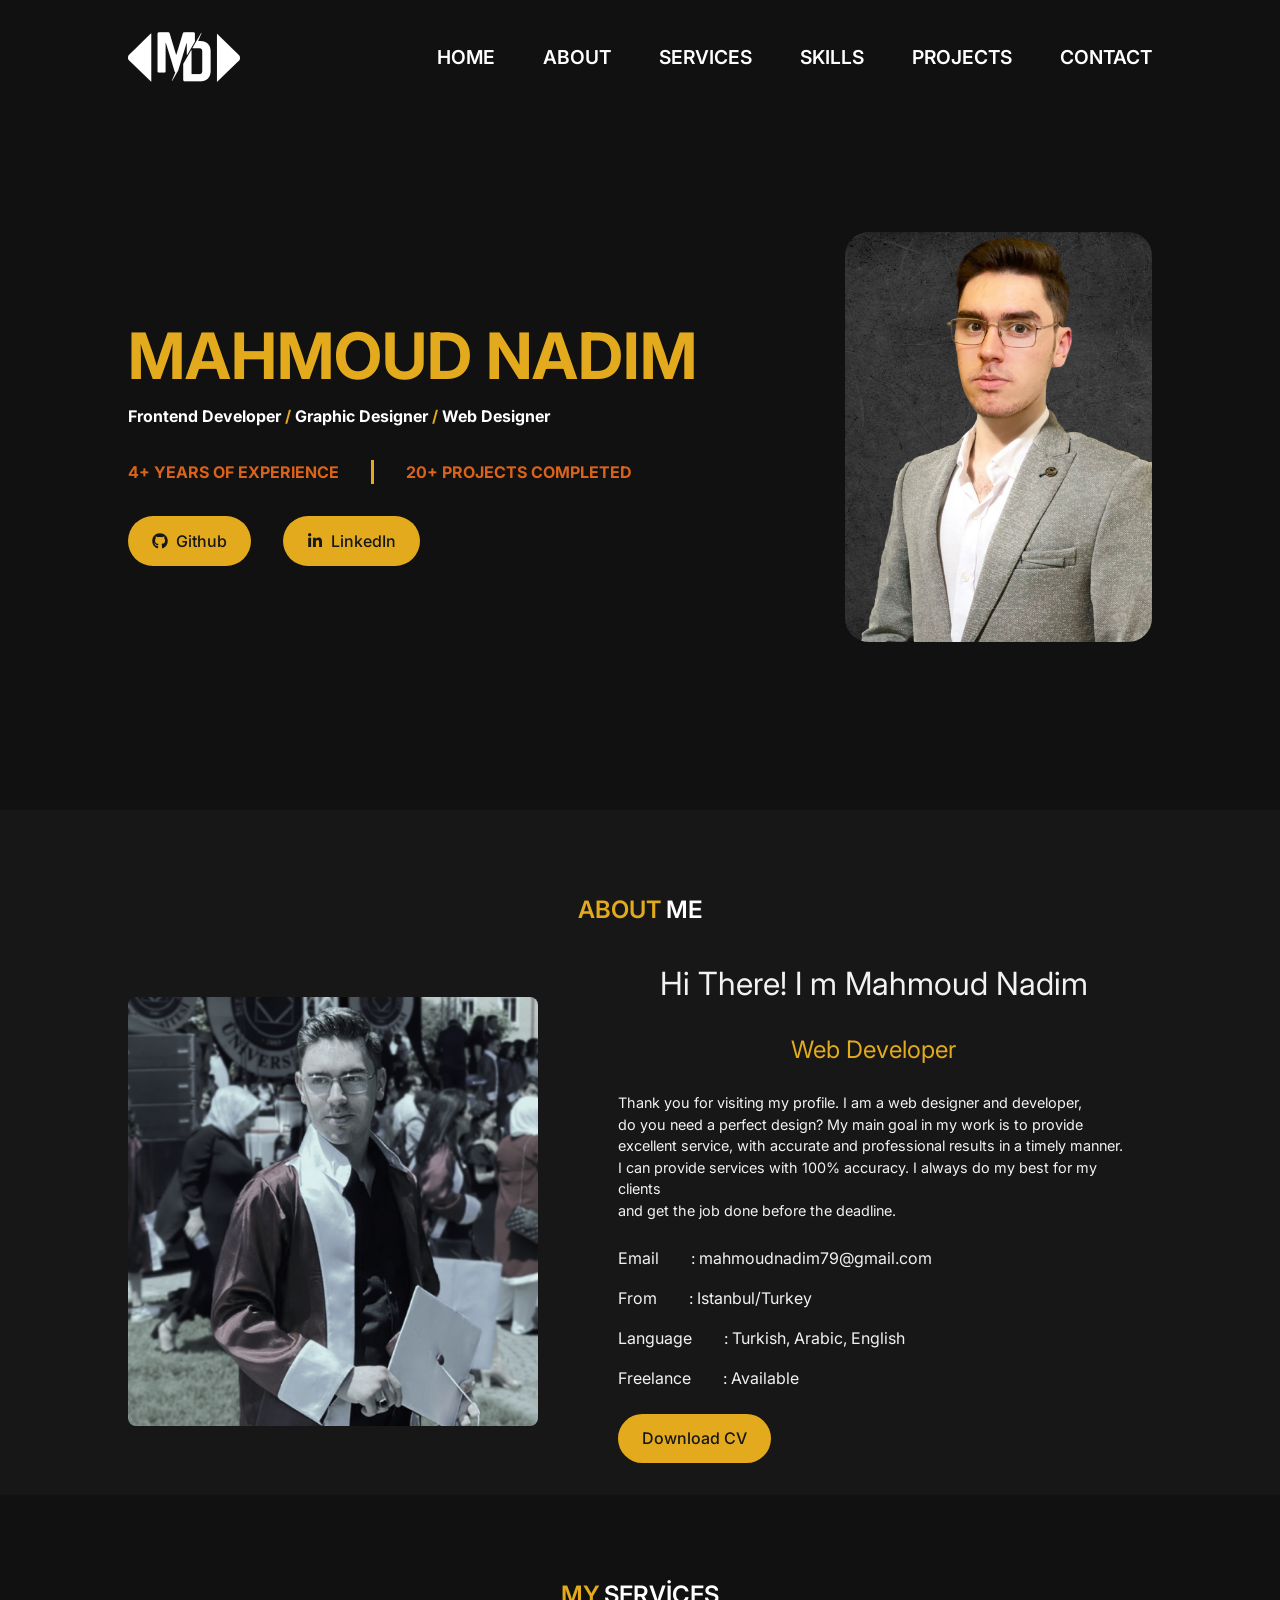
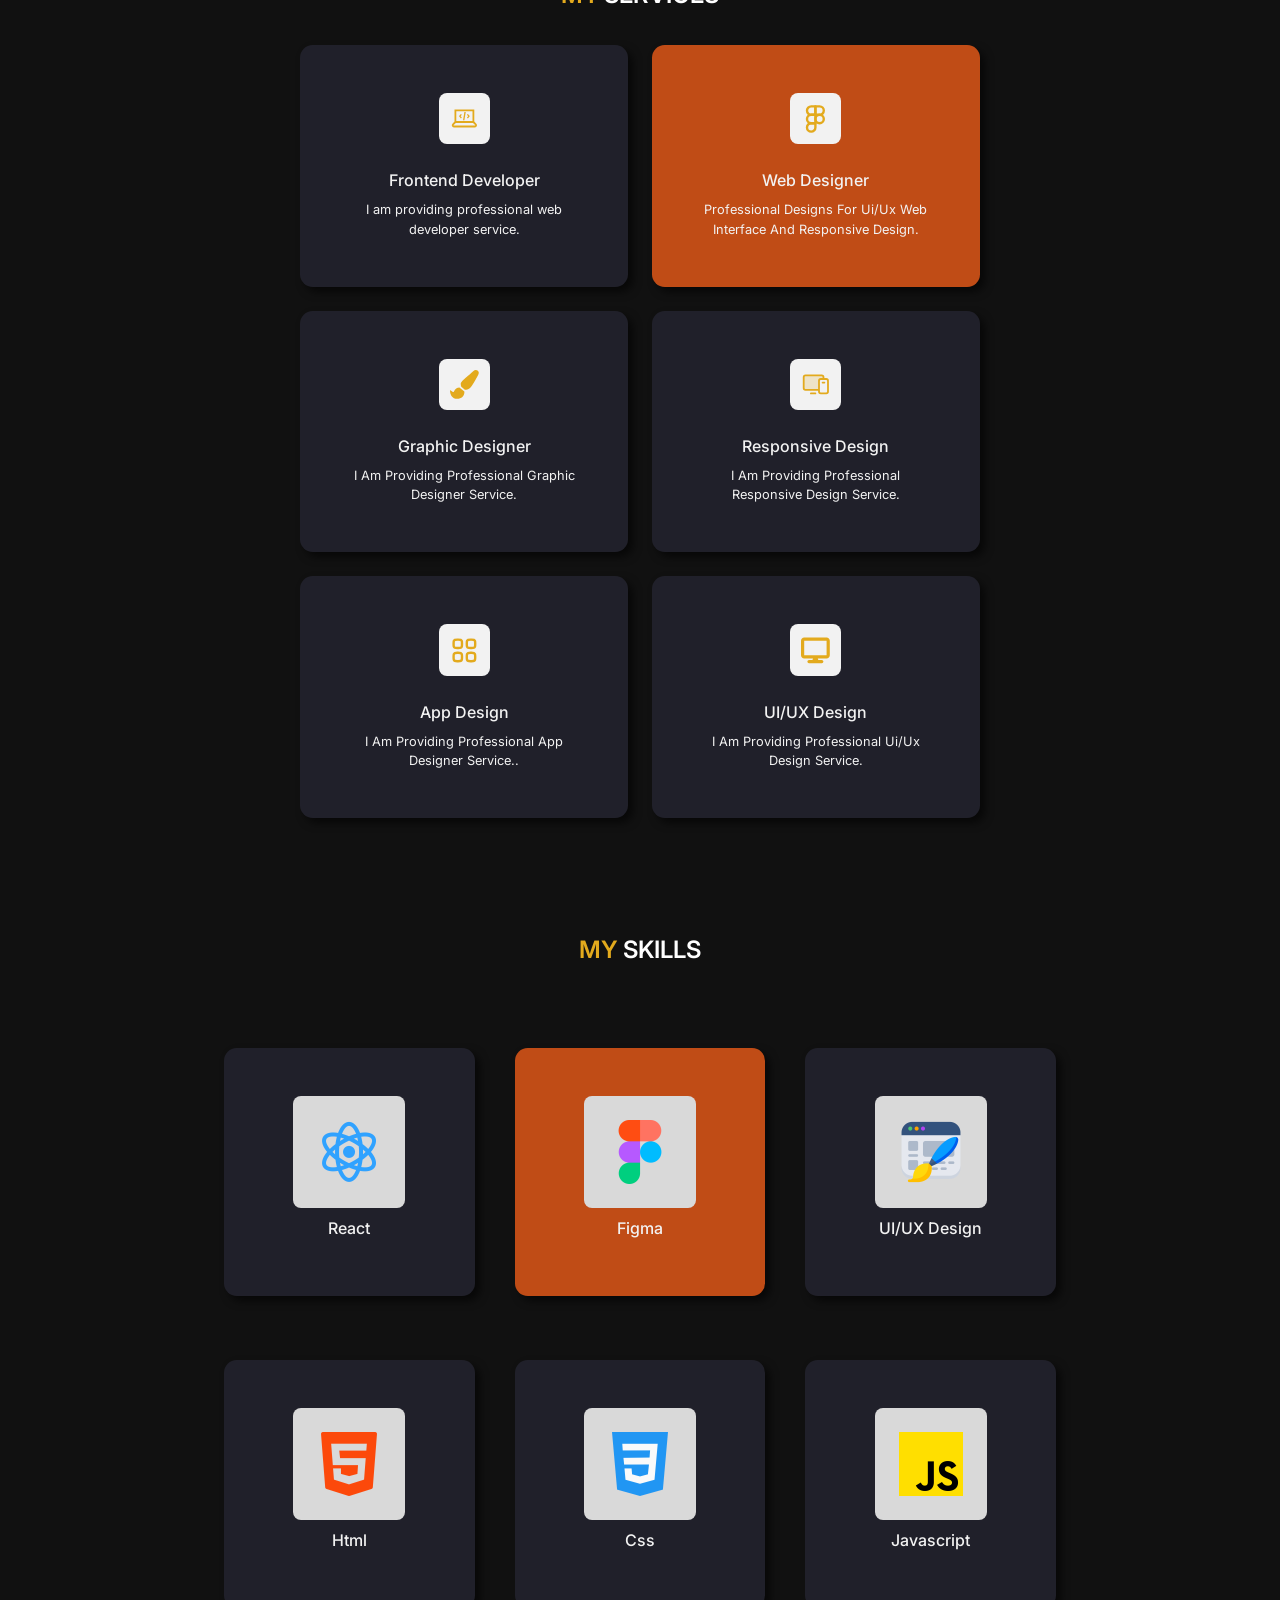
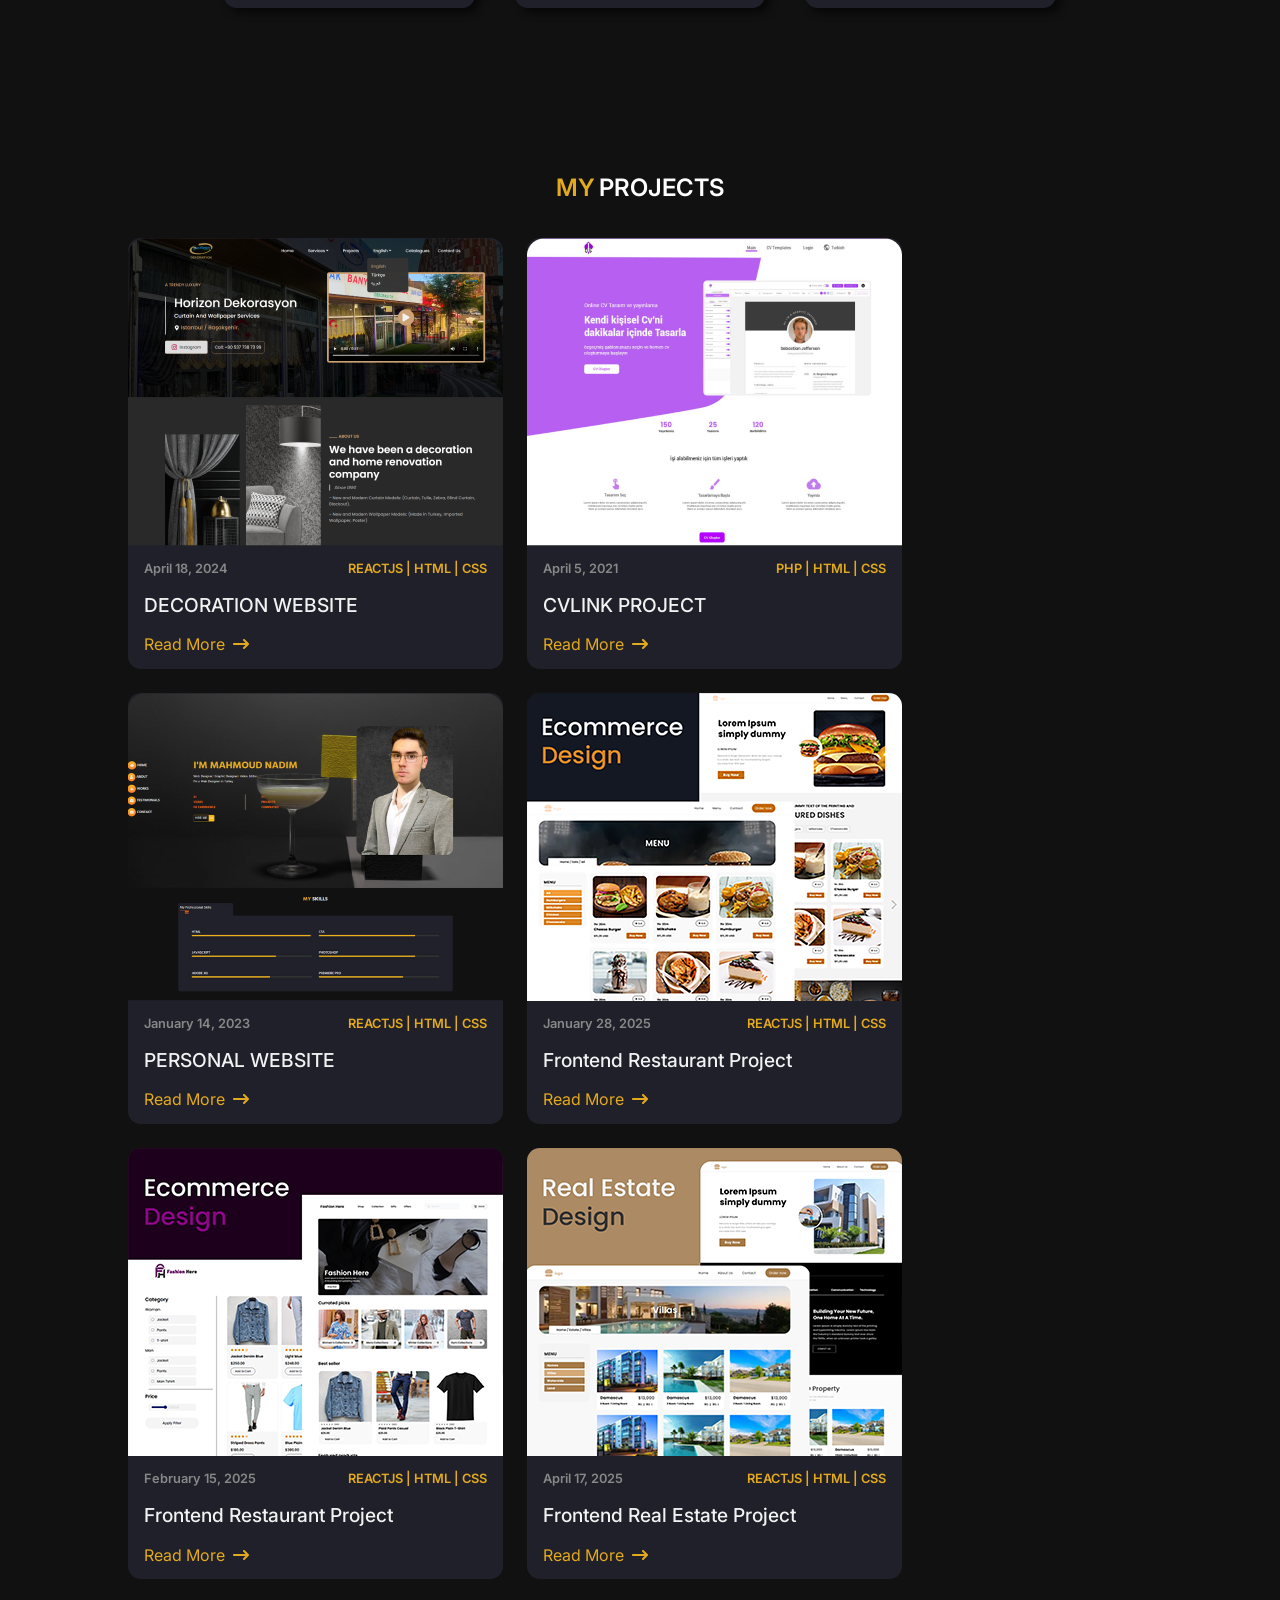
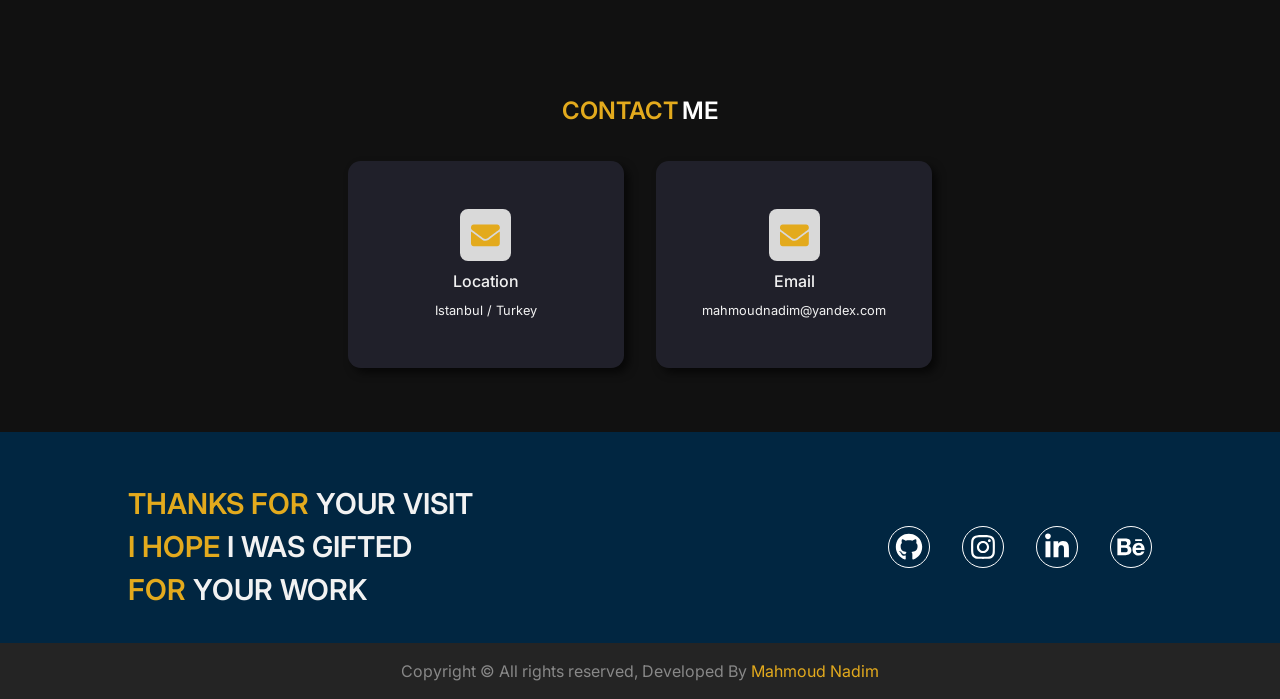
==== commit c870bca6: "Update" ====
--- a/index.html
+++ b/index.html
@@ -16,8 +16,8 @@
   <link rel="preconnect" href="https://fonts.gstatic.com" crossorigin>
   <link href="https://fonts.googleapis.com/css2?family=Inter:wght@100..900&display=swap" rel="stylesheet">
   <title>Mahmoud Nadim</title>
-    <script type="module" crossorigin src="/assets/index-pTLbmn9Y.js"></script>
-    <link rel="stylesheet" crossorigin href="/assets/index-BudtzHTe.css">
+    <script type="module" crossorigin src="/assets/index-DB3JPPXT.js"></script>
+    <link rel="stylesheet" crossorigin href="/assets/index-BmUZOiGF.css">
   </head>
   <body>
     <div id="root"></div>
--- a/assets/index-BmUZOiGF.css
+++ b/assets/index-BmUZOiGF.css
@@ -0,0 +1 @@
+/*! tailwindcss v4.3.1 | MIT License | https://tailwindcss.com */@layer properties{@supports (((-webkit-hyphens:none)) and (not (margin-trim:inline))) or ((-moz-orient:inline) and (not (color:rgb(from red r g b)))){*,:before,:after,::backdrop{--tw-blur:initial;--tw-brightness:initial;--tw-contrast:initial;--tw-grayscale:initial;--tw-hue-rotate:initial;--tw-invert:initial;--tw-opacity:initial;--tw-saturate:initial;--tw-sepia:initial;--tw-drop-shadow:initial;--tw-drop-shadow-color:initial;--tw-drop-shadow-alpha:100%;--tw-drop-shadow-size:initial}}}@layer theme{:root,:host{--font-sans:ui-sans-serif, system-ui, sans-serif, "Apple Color Emoji", "Segoe UI Emoji", "Segoe UI Symbol", "Noto Color Emoji";--font-mono:ui-monospace, SFMono-Regular, Menlo, Monaco, Consolas, "Liberation Mono", "Courier New", monospace;--default-font-family:var(--font-sans);--default-mono-font-family:var(--font-mono)}}@layer base{*,:after,:before,::backdrop{box-sizing:border-box;border:0 solid;margin:0;padding:0}::file-selector-button{box-sizing:border-box;border:0 solid;margin:0;padding:0}html,:host{-webkit-text-size-adjust:100%;tab-size:4;line-height:1.5;font-family:var(--default-font-family,ui-sans-serif, system-ui, sans-serif, "Apple Color Emoji", "Segoe UI Emoji", "Segoe UI Symbol", "Noto Color Emoji");font-feature-settings:var(--default-font-feature-settings,normal);font-variation-settings:var(--default-font-variation-settings,normal);-webkit-tap-highlight-color:transparent}hr{height:0;color:inherit;border-top-width:1px}abbr:where([title]){-webkit-text-decoration:underline dotted;text-decoration:underline dotted}h1,h2,h3,h4,h5,h6{font-size:inherit;font-weight:inherit}a{color:inherit;-webkit-text-decoration:inherit;text-decoration:inherit}b,strong{font-weight:bolder}code,kbd,samp,pre{font-family:var(--default-mono-font-family,ui-monospace, SFMono-Regular, Menlo, Monaco, Consolas, "Liberation Mono", "Courier New", monospace);font-feature-settings:var(--default-mono-font-feature-settings,normal);font-variation-settings:var(--default-mono-font-variation-settings,normal);font-size:1em}small{font-size:80%}sub,sup{vertical-align:baseline;font-size:75%;line-height:0;position:relative}sub{bottom:-.25em}sup{top:-.5em}table{text-indent:0;border-color:inherit;border-collapse:collapse}:-moz-focusring{outline:auto}progress{vertical-align:baseline}summary{display:list-item}ol,ul,menu{list-style:none}img,svg,video,canvas,audio,iframe,embed,object{vertical-align:middle;display:block}img,video{max-width:100%;height:auto}button,input,select,optgroup,textarea{font:inherit;font-feature-settings:inherit;font-variation-settings:inherit;letter-spacing:inherit;color:inherit;opacity:1;background-color:#0000;border-radius:0}::file-selector-button{font:inherit;font-feature-settings:inherit;font-variation-settings:inherit;letter-spacing:inherit;color:inherit;opacity:1;background-color:#0000;border-radius:0}:where(select:is([multiple],[size])) optgroup{font-weight:bolder}:where(select:is([multiple],[size])) optgroup option{padding-inline-start:20px}::file-selector-button{margin-inline-end:4px}::placeholder{opacity:1}@supports (not ((-webkit-appearance:-apple-pay-button))) or (contain-intrinsic-size:1px){::placeholder{color:currentColor}@supports (color:color-mix(in lab,red,red)){::placeholder{color:color-mix(in oklab,currentcolor 50%,transparent)}}}textarea{resize:vertical}::-webkit-search-decoration{-webkit-appearance:none}::-webkit-date-and-time-value{min-height:1lh;text-align:inherit}::-webkit-datetime-edit{display:inline-flex}::-webkit-datetime-edit-fields-wrapper{padding:0}::-webkit-datetime-edit{padding-block:0}::-webkit-datetime-edit-year-field{padding-block:0}::-webkit-datetime-edit-month-field{padding-block:0}::-webkit-datetime-edit-day-field{padding-block:0}::-webkit-datetime-edit-hour-field{padding-block:0}::-webkit-datetime-edit-minute-field{padding-block:0}::-webkit-datetime-edit-second-field{padding-block:0}::-webkit-datetime-edit-millisecond-field{padding-block:0}::-webkit-datetime-edit-meridiem-field{padding-block:0}::-webkit-calendar-picker-indicator{line-height:1}:-moz-ui-invalid{box-shadow:none}button,input:where([type=button],[type=reset],[type=submit]){appearance:button}::file-selector-button{appearance:button}::-webkit-inner-spin-button{height:auto}::-webkit-outer-spin-button{height:auto}[hidden]:where(:not([hidden=until-found])){display:none!important}}@layer components;@layer utilities{.visible{visibility:visible}.flex{display:flex}.hidden{display:none}.resize{resize:both}.blur{--tw-blur:blur(8px);filter:var(--tw-blur,) var(--tw-brightness,) var(--tw-contrast,) var(--tw-grayscale,) var(--tw-hue-rotate,) var(--tw-invert,) var(--tw-saturate,) var(--tw-sepia,) var(--tw-drop-shadow,)}}*{box-sizing:border-box;margin:0;padding:0;font-family:Inter,sans-serif}:root{--dark-grey:#111;--light-grey:#171717;--light-grey-secondary:#888;--light-orange:#e3aa1d;--dark-orange:#da631b;--grey-lacivert:#20202a}.btn{box-shadow:none;background:var(--light-orange);cursor:pointer;border-radius:.6rem;align-items:center;gap:.5rem;width:fit-content;padding:.8rem 1.5rem;font-weight:500;transition:all .3s;display:flex}.btn:hover{color:var(--light-orange);background:#fff}a{color:#000;cursor:pointer;text-decoration:none}.MNavBtn{background:#f2f2f2;border-radius:.5rem;padding:1rem;display:none;position:absolute;top:1.5rem;right:-6rem}.DCard_c{background:var(--grey-lacivert);text-align:center;border-radius:.8rem;flex-direction:column;align-items:center;gap:.5rem;width:27%;padding:3rem;display:flex;box-shadow:5px 5px 9px #00000096}@media screen and (max-width:798px){.hero_c{height:70vh!important}.sectionTitle{font-size:2.2rem!important}html{font-size:12px}.MNavBtn{display:block}.c01{padding-left:2rem!important;padding-right:2rem!important}.hero_c{gap:4rem;justify-content:center!important}.hero_c,.about{flex-direction:column}.heroContent_c{text-align:center;order:1}.heroTitle{word-wrap:break-word;font-size:3rem!important}.heroAbout,.heroContact{justify-content:center}.about{gap:2rem!important}.aboutImg_c{width:60%!important}.aboutContent{width:80%!important}.aboutTitle{text-align:center}.aboutDesc{font-size:1rem!important}.DCard_c{width:98%!important}.skill_c{width:45%!important}.projects{scroll-snap-type:x mandatory;overflow:auto}.projects::-webkit-scrollbar{display:none}.project_c{scroll-snap-align:start;min-width:44%!important}.heroImg_c{width:50%!important}.contact{flex-wrap:wrap}.contact .DCard_c{gap:1.5rem!important}.contact .DCardTitle{font-size:1.2rem}.contact .DCardIcon svg{width:3rem}.contact .DCardDesc{font-size:1.1rem}.thanks_c{text-align:center;flex-direction:column;gap:2rem!important}.nav_c{flex-direction:column;gap:4rem;height:100%;position:fixed;left:-50%;background:var(--grey-lacivert)!important;justify-content:center!important;align-items:start!important;width:50%!important;padding:2rem!important}.navList{flex-direction:column}.services .DCard_c{width:calc(50% - 1rem)!important}}@property --tw-blur{syntax:"*";inherits:false}@property --tw-brightness{syntax:"*";inherits:false}@property --tw-contrast{syntax:"*";inherits:false}@property --tw-grayscale{syntax:"*";inherits:false}@property --tw-hue-rotate{syntax:"*";inherits:false}@property --tw-invert{syntax:"*";inherits:false}@property --tw-opacity{syntax:"*";inherits:false}@property --tw-saturate{syntax:"*";inherits:false}@property --tw-sepia{syntax:"*";inherits:false}@property --tw-drop-shadow{syntax:"*";inherits:false}@property --tw-drop-shadow-color{syntax:"*";inherits:false}@property --tw-drop-shadow-alpha{syntax:"<percentage>";inherits:false;initial-value:100%}@property --tw-drop-shadow-size{syntax:"*";inherits:false}.sectionTitle{width:100%;display:flex;align-items:center;font-weight:600;gap:.3rem;justify-content:center;font-size:1.5rem;margin:2rem 0}.sectionTitle span:nth-child(1){color:var(--light-orange)}.sectionTitle span:nth-child(2){color:#fff}@layer theme,base,components,utilities;@layer theme{@theme default{ --font-sans: ui-sans-serif, system-ui, sans-serif, "Apple Color Emoji", "Segoe UI Emoji", "Segoe UI Symbol", "Noto Color Emoji"; --font-serif: ui-serif, Georgia, Cambria, "Times New Roman", Times, serif; --font-mono: ui-monospace, SFMono-Regular, Menlo, Monaco, Consolas, "Liberation Mono", "Courier New", monospace; --color-red-50: oklch(97.1% .013 17.38); --color-red-100: oklch(93.6% .032 17.717); --color-red-200: oklch(88.5% .062 18.334); --color-red-300: oklch(80.8% .114 19.571); --color-red-400: oklch(70.4% .191 22.216); --color-red-500: oklch(63.7% .237 25.331); --color-red-600: oklch(57.7% .245 27.325); --color-red-700: oklch(50.5% .213 27.518); --color-red-800: oklch(44.4% .177 26.899); --color-red-900: oklch(39.6% .141 25.723); --color-red-950: oklch(25.8% .092 26.042); --color-orange-50: oklch(98% .016 73.684); --color-orange-100: oklch(95.4% .038 75.164); --color-orange-200: oklch(90.1% .076 70.697); --color-orange-300: oklch(83.7% .128 66.29); --color-orange-400: oklch(75% .183 55.934); --color-orange-500: oklch(70.5% .213 47.604); --color-orange-600: oklch(64.6% .222 41.116); --color-orange-700: oklch(55.3% .195 38.402); --color-orange-800: oklch(47% .157 37.304); --color-orange-900: oklch(40.8% .123 38.172); --color-orange-950: oklch(26.6% .079 36.259); --color-amber-50: oklch(98.7% .022 95.277); --color-amber-100: oklch(96.2% .059 95.617); --color-amber-200: oklch(92.4% .12 95.746); --color-amber-300: oklch(87.9% .169 91.605); --color-amber-400: oklch(82.8% .189 84.429); --color-amber-500: oklch(76.9% .188 70.08); --color-amber-600: oklch(66.6% .179 58.318); --color-amber-700: oklch(55.5% .163 48.998); --color-amber-800: oklch(47.3% .137 46.201); --color-amber-900: oklch(41.4% .112 45.904); --color-amber-950: oklch(27.9% .077 45.635); --color-yellow-50: oklch(98.7% .026 102.212); --color-yellow-100: oklch(97.3% .071 103.193); --color-yellow-200: oklch(94.5% .129 101.54); --color-yellow-300: oklch(90.5% .182 98.111); --color-yellow-400: oklch(85.2% .199 91.936); --color-yellow-500: oklch(79.5% .184 86.047); --color-yellow-600: oklch(68.1% .162 75.834); --color-yellow-700: oklch(55.4% .135 66.442); --color-yellow-800: oklch(47.6% .114 61.907); --color-yellow-900: oklch(42.1% .095 57.708); --color-yellow-950: oklch(28.6% .066 53.813); --color-lime-50: oklch(98.6% .031 120.757); --color-lime-100: oklch(96.7% .067 122.328); --color-lime-200: oklch(93.8% .127 124.321); --color-lime-300: oklch(89.7% .196 126.665); --color-lime-400: oklch(84.1% .238 128.85); --color-lime-500: oklch(76.8% .233 130.85); --color-lime-600: oklch(64.8% .2 131.684); --color-lime-700: oklch(53.2% .157 131.589); --color-lime-800: oklch(45.3% .124 130.933); --color-lime-900: oklch(40.5% .101 131.063); --color-lime-950: oklch(27.4% .072 132.109); --color-green-50: oklch(98.2% .018 155.826); --color-green-100: oklch(96.2% .044 156.743); --color-green-200: oklch(92.5% .084 155.995); --color-green-300: oklch(87.1% .15 154.449); --color-green-400: oklch(79.2% .209 151.711); --color-green-500: oklch(72.3% .219 149.579); --color-green-600: oklch(62.7% .194 149.214); --color-green-700: oklch(52.7% .154 150.069); --color-green-800: oklch(44.8% .119 151.328); --color-green-900: oklch(39.3% .095 152.535); --color-green-950: oklch(26.6% .065 152.934); --color-emerald-50: oklch(97.9% .021 166.113); --color-emerald-100: oklch(95% .052 163.051); --color-emerald-200: oklch(90.5% .093 164.15); --color-emerald-300: oklch(84.5% .143 164.978); --color-emerald-400: oklch(76.5% .177 163.223); --color-emerald-500: oklch(69.6% .17 162.48); --color-emerald-600: oklch(59.6% .145 163.225); --color-emerald-700: oklch(50.8% .118 165.612); --color-emerald-800: oklch(43.2% .095 166.913); --color-emerald-900: oklch(37.8% .077 168.94); --color-emerald-950: oklch(26.2% .051 172.552); --color-teal-50: oklch(98.4% .014 180.72); --color-teal-100: oklch(95.3% .051 180.801); --color-teal-200: oklch(91% .096 180.426); --color-teal-300: oklch(85.5% .138 181.071); --color-teal-400: oklch(77.7% .152 181.912); --color-teal-500: oklch(70.4% .14 182.503); --color-teal-600: oklch(60% .118 184.704); --color-teal-700: oklch(51.1% .096 186.391); --color-teal-800: oklch(43.7% .078 188.216); --color-teal-900: oklch(38.6% .063 188.416); --color-teal-950: oklch(27.7% .046 192.524); --color-cyan-50: oklch(98.4% .019 200.873); --color-cyan-100: oklch(95.6% .045 203.388); --color-cyan-200: oklch(91.7% .08 205.041); --color-cyan-300: oklch(86.5% .127 207.078); --color-cyan-400: oklch(78.9% .154 211.53); --color-cyan-500: oklch(71.5% .143 215.221); --color-cyan-600: oklch(60.9% .126 221.723); --color-cyan-700: oklch(52% .105 223.128); --color-cyan-800: oklch(45% .085 224.283); --color-cyan-900: oklch(39.8% .07 227.392); --color-cyan-950: oklch(30.2% .056 229.695); --color-sky-50: oklch(97.7% .013 236.62); --color-sky-100: oklch(95.1% .026 236.824); --color-sky-200: oklch(90.1% .058 230.902); --color-sky-300: oklch(82.8% .111 230.318); --color-sky-400: oklch(74.6% .16 232.661); --color-sky-500: oklch(68.5% .169 237.323); --color-sky-600: oklch(58.8% .158 241.966); --color-sky-700: oklch(50% .134 242.749); --color-sky-800: oklch(44.3% .11 240.79); --color-sky-900: oklch(39.1% .09 240.876); --color-sky-950: oklch(29.3% .066 243.157); --color-blue-50: oklch(97% .014 254.604); --color-blue-100: oklch(93.2% .032 255.585); --color-blue-200: oklch(88.2% .059 254.128); --color-blue-300: oklch(80.9% .105 251.813); --color-blue-400: oklch(70.7% .165 254.624); --color-blue-500: oklch(62.3% .214 259.815); --color-blue-600: oklch(54.6% .245 262.881); --color-blue-700: oklch(48.8% .243 264.376); --color-blue-800: oklch(42.4% .199 265.638); --color-blue-900: oklch(37.9% .146 265.522); --color-blue-950: oklch(28.2% .091 267.935); --color-indigo-50: oklch(96.2% .018 272.314); --color-indigo-100: oklch(93% .034 272.788); --color-indigo-200: oklch(87% .065 274.039); --color-indigo-300: oklch(78.5% .115 274.713); --color-indigo-400: oklch(67.3% .182 276.935); --color-indigo-500: oklch(58.5% .233 277.117); --color-indigo-600: oklch(51.1% .262 276.966); --color-indigo-700: oklch(45.7% .24 277.023); --color-indigo-800: oklch(39.8% .195 277.366); --color-indigo-900: oklch(35.9% .144 278.697); --color-indigo-950: oklch(25.7% .09 281.288); --color-violet-50: oklch(96.9% .016 293.756); --color-violet-100: oklch(94.3% .029 294.588); --color-violet-200: oklch(89.4% .057 293.283); --color-violet-300: oklch(81.1% .111 293.571); --color-violet-400: oklch(70.2% .183 293.541); --color-violet-500: oklch(60.6% .25 292.717); --color-violet-600: oklch(54.1% .281 293.009); --color-violet-700: oklch(49.1% .27 292.581); --color-violet-800: oklch(43.2% .232 292.759); --color-violet-900: oklch(38% .189 293.745); --color-violet-950: oklch(28.3% .141 291.089); --color-purple-50: oklch(97.7% .014 308.299); --color-purple-100: oklch(94.6% .033 307.174); --color-purple-200: oklch(90.2% .063 306.703); --color-purple-300: oklch(82.7% .119 306.383); --color-purple-400: oklch(71.4% .203 305.504); --color-purple-500: oklch(62.7% .265 303.9); --color-purple-600: oklch(55.8% .288 302.321); --color-purple-700: oklch(49.6% .265 301.924); --color-purple-800: oklch(43.8% .218 303.724); --color-purple-900: oklch(38.1% .176 304.987); --color-purple-950: oklch(29.1% .149 302.717); --color-fuchsia-50: oklch(97.7% .017 320.058); --color-fuchsia-100: oklch(95.2% .037 318.852); --color-fuchsia-200: oklch(90.3% .076 319.62); --color-fuchsia-300: oklch(83.3% .145 321.434); --color-fuchsia-400: oklch(74% .238 322.16); --color-fuchsia-500: oklch(66.7% .295 322.15); --color-fuchsia-600: oklch(59.1% .293 322.896); --color-fuchsia-700: oklch(51.8% .253 323.949); --color-fuchsia-800: oklch(45.2% .211 324.591); --color-fuchsia-900: oklch(40.1% .17 325.612); --color-fuchsia-950: oklch(29.3% .136 325.661); --color-pink-50: oklch(97.1% .014 343.198); --color-pink-100: oklch(94.8% .028 342.258); --color-pink-200: oklch(89.9% .061 343.231); --color-pink-300: oklch(82.3% .12 346.018); --color-pink-400: oklch(71.8% .202 349.761); --color-pink-500: oklch(65.6% .241 354.308); --color-pink-600: oklch(59.2% .249 .584); --color-pink-700: oklch(52.5% .223 3.958); --color-pink-800: oklch(45.9% .187 3.815); --color-pink-900: oklch(40.8% .153 2.432); --color-pink-950: oklch(28.4% .109 3.907); --color-rose-50: oklch(96.9% .015 12.422); --color-rose-100: oklch(94.1% .03 12.58); --color-rose-200: oklch(89.2% .058 10.001); --color-rose-300: oklch(81% .117 11.638); --color-rose-400: oklch(71.2% .194 13.428); --color-rose-500: oklch(64.5% .246 16.439); --color-rose-600: oklch(58.6% .253 17.585); --color-rose-700: oklch(51.4% .222 16.935); --color-rose-800: oklch(45.5% .188 13.697); --color-rose-900: oklch(41% .159 10.272); --color-rose-950: oklch(27.1% .105 12.094); --color-slate-50: oklch(98.4% .003 247.858); --color-slate-100: oklch(96.8% .007 247.896); --color-slate-200: oklch(92.9% .013 255.508); --color-slate-300: oklch(86.9% .022 252.894); --color-slate-400: oklch(70.4% .04 256.788); --color-slate-500: oklch(55.4% .046 257.417); --color-slate-600: oklch(44.6% .043 257.281); --color-slate-700: oklch(37.2% .044 257.287); --color-slate-800: oklch(27.9% .041 260.031); --color-slate-900: oklch(20.8% .042 265.755); --color-slate-950: oklch(12.9% .042 264.695); --color-gray-50: oklch(98.5% .002 247.839); --color-gray-100: oklch(96.7% .003 264.542); --color-gray-200: oklch(92.8% .006 264.531); --color-gray-300: oklch(87.2% .01 258.338); --color-gray-400: oklch(70.7% .022 261.325); --color-gray-500: oklch(55.1% .027 264.364); --color-gray-600: oklch(44.6% .03 256.802); --color-gray-700: oklch(37.3% .034 259.733); --color-gray-800: oklch(27.8% .033 256.848); --color-gray-900: oklch(21% .034 264.665); --color-gray-950: oklch(13% .028 261.692); --color-zinc-50: oklch(98.5% 0 0); --color-zinc-100: oklch(96.7% .001 286.375); --color-zinc-200: oklch(92% .004 286.32); --color-zinc-300: oklch(87.1% .006 286.286); --color-zinc-400: oklch(70.5% .015 286.067); --color-zinc-500: oklch(55.2% .016 285.938); --color-zinc-600: oklch(44.2% .017 285.786); --color-zinc-700: oklch(37% .013 285.805); --color-zinc-800: oklch(27.4% .006 286.033); --color-zinc-900: oklch(21% .006 285.885); --color-zinc-950: oklch(14.1% .005 285.823); --color-neutral-50: oklch(98.5% 0 0); --color-neutral-100: oklch(97% 0 0); --color-neutral-200: oklch(92.2% 0 0); --color-neutral-300: oklch(87% 0 0); --color-neutral-400: oklch(70.8% 0 0); --color-neutral-500: oklch(55.6% 0 0); --color-neutral-600: oklch(43.9% 0 0); --color-neutral-700: oklch(37.1% 0 0); --color-neutral-800: oklch(26.9% 0 0); --color-neutral-900: oklch(20.5% 0 0); --color-neutral-950: oklch(14.5% 0 0); --color-stone-50: oklch(98.5% .001 106.423); --color-stone-100: oklch(97% .001 106.424); --color-stone-200: oklch(92.3% .003 48.717); --color-stone-300: oklch(86.9% .005 56.366); --color-stone-400: oklch(70.9% .01 56.259); --color-stone-500: oklch(55.3% .013 58.071); --color-stone-600: oklch(44.4% .011 73.639); --color-stone-700: oklch(37.4% .01 67.558); --color-stone-800: oklch(26.8% .007 34.298); --color-stone-900: oklch(21.6% .006 56.043); --color-stone-950: oklch(14.7% .004 49.25); --color-mauve-50: oklch(98.5% 0 0); --color-mauve-100: oklch(96% .003 325.6); --color-mauve-200: oklch(92.2% .005 325.62); --color-mauve-300: oklch(86.5% .012 325.68); --color-mauve-400: oklch(71.1% .019 323.02); --color-mauve-500: oklch(54.2% .034 322.5); --color-mauve-600: oklch(43.5% .029 321.78); --color-mauve-700: oklch(36.4% .029 323.89); --color-mauve-800: oklch(26.3% .024 320.12); --color-mauve-900: oklch(21.2% .019 322.12); --color-mauve-950: oklch(14.5% .008 326); --color-olive-50: oklch(98.8% .003 106.5); --color-olive-100: oklch(96.6% .005 106.5); --color-olive-200: oklch(93% .007 106.5); --color-olive-300: oklch(88% .011 106.6); --color-olive-400: oklch(73.7% .021 106.9); --color-olive-500: oklch(58% .031 107.3); --color-olive-600: oklch(46.6% .025 107.3); --color-olive-700: oklch(39.4% .023 107.4); --color-olive-800: oklch(28.6% .016 107.4); --color-olive-900: oklch(22.8% .013 107.4); --color-olive-950: oklch(15.3% .006 107.1); --color-mist-50: oklch(98.7% .002 197.1); --color-mist-100: oklch(96.3% .002 197.1); --color-mist-200: oklch(92.5% .005 214.3); --color-mist-300: oklch(87.2% .007 219.6); --color-mist-400: oklch(72.3% .014 214.4); --color-mist-500: oklch(56% .021 213.5); --color-mist-600: oklch(45% .017 213.2); --color-mist-700: oklch(37.8% .015 216); --color-mist-800: oklch(27.5% .011 216.9); --color-mist-900: oklch(21.8% .008 223.9); --color-mist-950: oklch(14.8% .004 228.8); --color-taupe-50: oklch(98.6% .002 67.8); --color-taupe-100: oklch(96% .002 17.2); --color-taupe-200: oklch(92.2% .005 34.3); --color-taupe-300: oklch(86.8% .007 39.5); --color-taupe-400: oklch(71.4% .014 41.2); --color-taupe-500: oklch(54.7% .021 43.1); --color-taupe-600: oklch(43.8% .017 39.3); --color-taupe-700: oklch(36.7% .016 35.7); --color-taupe-800: oklch(26.8% .011 36.5); --color-taupe-900: oklch(21.4% .009 43.1); --color-taupe-950: oklch(14.7% .004 49.3); --color-black: #000; --color-white: #fff; --spacing: .25rem; --breakpoint-sm: 40rem; --breakpoint-md: 48rem; --breakpoint-lg: 64rem; --breakpoint-xl: 80rem; --breakpoint-2xl: 96rem; --container-3xs: 16rem; --container-2xs: 18rem; --container-xs: 20rem; --container-sm: 24rem; --container-md: 28rem; --container-lg: 32rem; --container-xl: 36rem; --container-2xl: 42rem; --container-3xl: 48rem; --container-4xl: 56rem; --container-5xl: 64rem; --container-6xl: 72rem; --container-7xl: 80rem; --text-xs: .75rem; --text-xs--line-height: calc(1 / .75); --text-sm: .875rem; --text-sm--line-height: calc(1.25 / .875); --text-base: 1rem; --text-base--line-height: 1.5 ; --text-lg: 1.125rem; --text-lg--line-height: calc(1.75 / 1.125); --text-xl: 1.25rem; --text-xl--line-height: calc(1.75 / 1.25); --text-2xl: 1.5rem; --text-2xl--line-height: calc(2 / 1.5); --text-3xl: 1.875rem; --text-3xl--line-height: 1.2 ; --text-4xl: 2.25rem; --text-4xl--line-height: calc(2.5 / 2.25); --text-5xl: 3rem; --text-5xl--line-height: 1; --text-6xl: 3.75rem; --text-6xl--line-height: 1; --text-7xl: 4.5rem; --text-7xl--line-height: 1; --text-8xl: 6rem; --text-8xl--line-height: 1; --text-9xl: 8rem; --text-9xl--line-height: 1; --font-weight-thin: 100; --font-weight-extralight: 200; --font-weight-light: 300; --font-weight-normal: 400; --font-weight-medium: 500; --font-weight-semibold: 600; --font-weight-bold: 700; --font-weight-extrabold: 800; --font-weight-black: 900; --tracking-tighter: -.05em; --tracking-tight: -.025em; --tracking-normal: 0em; --tracking-wide: .025em; --tracking-wider: .05em; --tracking-widest: .1em; --leading-tight: 1.25; --leading-snug: 1.375; --leading-normal: 1.5; --leading-relaxed: 1.625; --leading-loose: 2; --radius-xs: .125rem; --radius-sm: .25rem; --radius-md: .375rem; --radius-lg: .5rem; --radius-xl: .75rem; --radius-2xl: 1rem; --radius-3xl: 1.5rem; --radius-4xl: 2rem; --shadow-2xs: 0 1px rgb(0 0 0 / .05); --shadow-xs: 0 1px 2px 0 rgb(0 0 0 / .05); --shadow-sm: 0 1px 3px 0 rgb(0 0 0 / .1), 0 1px 2px -1px rgb(0 0 0 / .1); --shadow-md: 0 4px 6px -1px rgb(0 0 0 / .1), 0 2px 4px -2px rgb(0 0 0 / .1); --shadow-lg: 0 10px 15px -3px rgb(0 0 0 / .1), 0 4px 6px -4px rgb(0 0 0 / .1); --shadow-xl: 0 20px 25px -5px rgb(0 0 0 / .1), 0 8px 10px -6px rgb(0 0 0 / .1); --shadow-2xl: 0 25px 50px -12px rgb(0 0 0 / .25); --inset-shadow-2xs: inset 0 1px rgb(0 0 0 / .05); --inset-shadow-xs: inset 0 1px 1px rgb(0 0 0 / .05); --inset-shadow-sm: inset 0 2px 4px rgb(0 0 0 / .05); --drop-shadow-xs: 0 1px 1px rgb(0 0 0 / .05); --drop-shadow-sm: 0 1px 2px rgb(0 0 0 / .15); --drop-shadow-md: 0 3px 3px rgb(0 0 0 / .12); --drop-shadow-lg: 0 4px 4px rgb(0 0 0 / .15); --drop-shadow-xl: 0 9px 7px rgb(0 0 0 / .1); --drop-shadow-2xl: 0 25px 25px rgb(0 0 0 / .15); --text-shadow-2xs: 0px 1px 0px rgb(0 0 0 / .15); --text-shadow-xs: 0px 1px 1px rgb(0 0 0 / .2); --text-shadow-sm: 0px 1px 0px rgb(0 0 0 / .075), 0px 1px 1px rgb(0 0 0 / .075), 0px 2px 2px rgb(0 0 0 / .075); --text-shadow-md: 0px 1px 1px rgb(0 0 0 / .1), 0px 1px 2px rgb(0 0 0 / .1), 0px 2px 4px rgb(0 0 0 / .1); --text-shadow-lg: 0px 1px 2px rgb(0 0 0 / .1), 0px 3px 2px rgb(0 0 0 / .1), 0px 4px 8px rgb(0 0 0 / .1); --ease-in: cubic-bezier(.4, 0, 1, 1); --ease-out: cubic-bezier(0, 0, .2, 1); --ease-in-out: cubic-bezier(.4, 0, .2, 1); --animate-spin: spin 1s linear infinite; --animate-ping: ping 1s cubic-bezier(0, 0, .2, 1) infinite; --animate-pulse: pulse 2s cubic-bezier(.4, 0, .6, 1) infinite; --animate-bounce: bounce 1s infinite; @keyframes spin { to { transform: rotate(360deg); } } @keyframes ping { 75%, 100% { transform: scale(2); opacity: 0; } } @keyframes pulse { 50% { opacity: .5; } } @keyframes bounce { 0%, 100% { transform: translateY(-25%); animation-timing-function: cubic-bezier(.8, 0, 1, 1); } 50% { transform: none; animation-timing-function: cubic-bezier(0, 0, .2, 1); } } --blur-xs: 4px; --blur-sm: 8px; --blur-md: 12px; --blur-lg: 16px; --blur-xl: 24px; --blur-2xl: 40px; --blur-3xl: 64px; --perspective-dramatic: 100px; --perspective-near: 300px; --perspective-normal: 500px; --perspective-midrange: 800px; --perspective-distant: 1200px; --aspect-video: 16 / 9; --default-transition-duration: .15s; --default-transition-timing-function: cubic-bezier(.4, 0, .2, 1); --default-font-family: --theme(--font-sans, initial); --default-font-feature-settings: --theme( --font-sans--font-feature-settings, initial ); --default-font-variation-settings: --theme( --font-sans--font-variation-settings, initial ); --default-mono-font-family: --theme(--font-mono, initial); --default-mono-font-feature-settings: --theme( --font-mono--font-feature-settings, initial ); --default-mono-font-variation-settings: --theme( --font-mono--font-variation-settings, initial ); }@theme default inline reference{ --blur: 8px; --shadow: 0 1px 3px 0 rgb(0 0 0 / .1), 0 1px 2px -1px rgb(0 0 0 / .1); --shadow-inner: inset 0 2px 4px 0 rgb(0 0 0 / .05); --drop-shadow: 0 1px 2px rgb(0 0 0 / .1), 0 1px 1px rgb(0 0 0 / .06); --radius: .25rem; --max-width-prose: 65ch; }}@layer base{*,:after,:before,::backdrop,::file-selector-button{box-sizing:border-box;margin:0;padding:0;border:0 solid}html,:host{line-height:1.5;-webkit-text-size-adjust:100%;tab-size:4;font-family:--theme(--default-font-family,ui-sans-serif,system-ui,sans-serif,"Apple Color Emoji","Segoe UI Emoji","Segoe UI Symbol","Noto Color Emoji");font-feature-settings:--theme(--default-font-feature-settings,normal);font-variation-settings:--theme(--default-font-variation-settings,normal);-webkit-tap-highlight-color:transparent}hr{height:0;color:inherit;border-top-width:1px}abbr:where([title]){-webkit-text-decoration:underline dotted;text-decoration:underline dotted}h1,h2,h3,h4,h5,h6{font-size:inherit;font-weight:inherit}a{color:inherit;-webkit-text-decoration:inherit;text-decoration:inherit}b,strong{font-weight:bolder}code,kbd,samp,pre{font-family:--theme(--default-mono-font-family,ui-monospace,SFMono-Regular,Menlo,Monaco,Consolas,"Liberation Mono","Courier New",monospace);font-feature-settings:--theme(--default-mono-font-feature-settings,normal);font-variation-settings:--theme(--default-mono-font-variation-settings,normal);font-size:1em}small{font-size:80%}sub,sup{font-size:75%;line-height:0;position:relative;vertical-align:baseline}sub{bottom:-.25em}sup{top:-.5em}table{text-indent:0;border-color:inherit;border-collapse:collapse}:-moz-focusring{outline:auto}progress{vertical-align:baseline}summary{display:list-item}ol,ul,menu{list-style:none}img,svg,video,canvas,audio,iframe,embed,object{display:block;vertical-align:middle}img,video{max-width:100%;height:auto}button,input,select,optgroup,textarea,::file-selector-button{font:inherit;font-feature-settings:inherit;font-variation-settings:inherit;letter-spacing:inherit;color:inherit;border-radius:0;background-color:transparent;opacity:1}:where(select:is([multiple],[size])) optgroup{font-weight:bolder}:where(select:is([multiple],[size])) optgroup option{padding-inline-start:20px}::file-selector-button{margin-inline-end:4px}::placeholder{opacity:1}@supports (not (-webkit-appearance: -apple-pay-button)) or (contain-intrinsic-size: 1px){::placeholder{color:color-mix(in oklab,currentcolor 50%,transparent)}}textarea{resize:vertical}::-webkit-search-decoration{-webkit-appearance:none}::-webkit-date-and-time-value{min-height:1lh;text-align:inherit}::-webkit-datetime-edit{display:inline-flex}::-webkit-datetime-edit-fields-wrapper{padding:0}::-webkit-datetime-edit,::-webkit-datetime-edit-year-field,::-webkit-datetime-edit-month-field,::-webkit-datetime-edit-day-field,::-webkit-datetime-edit-hour-field,::-webkit-datetime-edit-minute-field,::-webkit-datetime-edit-second-field,::-webkit-datetime-edit-millisecond-field,::-webkit-datetime-edit-meridiem-field{padding-block:0}::-webkit-calendar-picker-indicator{line-height:1}:-moz-ui-invalid{box-shadow:none}button,input:where([type=button],[type=reset],[type=submit]),::file-selector-button{appearance:button}::-webkit-inner-spin-button,::-webkit-outer-spin-button{height:auto}[hidden]:where(:not([hidden=until-found])){display:none!important}}@layer utilities{@tailwind utilities;}*{padding:0;margin:0;box-sizing:border-box;font-family:Inter,sans-serif}:root{--dark-grey: #111;--light-grey: #171717;--light-grey-secondary: #888888;--light-orange: #E3AA1D;--dark-orange: #DA631B;--grey-lacivert: #20202A}.btn{box-shadow:none;display:flex;align-items:center;gap:.5rem;padding:.8rem 1.5rem;background:var(--light-orange);border-radius:.6rem;font-weight:500;transition:all .3s;width:fit-content;cursor:pointer}.btn:hover{background:#fff;color:var(--light-orange)}h1,h2,h3,h4,h5{font-weight:700}.img_c{overflow:hidden}img{width:100%;height:auto}.cardTransition{transition:all .3s}.cardTransition:hover{transform:translateY(-.5rem)}a{text-decoration:none;color:#000;cursor:pointer}html{scroll-behavior:smooth}body{background:var(--dark-grey);height:200vh}.c01{padding:2rem 8rem}.section{padding-top:50px}ul{list-style-type:none}.MNavBtn{display:none;position:absolute;top:1.5rem;right:-6rem;padding:1rem;border-radius:.5rem;background:#f2f2f2}.MNavBtn svg{width:2.5rem;height:auto}body::-webkit-scrollbar{width:18px}body::-webkit-scrollbar-track{background:#f1f1f1}body::-webkit-scrollbar-thumb{background:var(--light-orange);border-radius:.2rem}body::-webkit-scrollbar-thumb:hover{background:#555}.DCard_c{width:27%;padding:1rem;padding:3rem;background:var(--grey-lacivert);display:flex;flex-direction:column;align-items:center;text-align:center;gap:.5rem;border-radius:.8rem;box-shadow:5px 5px 9px #00000096}.DCard_c svg{color:var(--light-orange)}.skills .DCardIcon,.contact .DCardIcon{background:#000}.DCardDesc{color:var(--light-grey-secondary)}@media screen and (min-width:798px){.nav_c{left:0!important}.project_c{min-width:32%!important}}@media screen and (max-width:1024px){html{font-size:12px}.c01{padding:2rem 6rem!important}.DCard_c{width:35%!important}}@media screen and (max-width:798px){.hero_c{height:70vh!important}.sectionTitle{font-size:2.2rem!important}html{font-size:12px}.MNavBtn{display:block}.c01{padding-right:2rem!important;padding-left:2rem!important}.hero_c{justify-content:center!important;gap:4rem}.hero_c,.about{flex-direction:column}.heroContent_c{order:1}.heroContent_c{text-align:center}.heroTitle{word-wrap:break-word;font-size:3rem!important}.heroAbout,.heroContact{justify-content:center}.about{gap:2rem!important}.aboutImg_c{width:60%!important}.aboutContent{width:80%!important}.aboutTitle{text-align:center}.aboutDesc{font-size:1rem!important}.DCard_c{width:98%!important}.skill_c{width:45%!important}.projects{overflow:auto;scroll-snap-type:x mandatory}.projects::-webkit-scrollbar{display:none}.project_c{min-width:44%!important;scroll-snap-align:start}.heroImg_c{width:50%!important}.contact{flex-wrap:wrap}.contact .DCard_c{gap:1.5rem!important}.contact .DCardTitle{font-size:1.2rem}.contact .DCardIcon svg{width:3rem}.contact .DCardDesc{font-size:1.1rem}.thanks_c{text-align:center;flex-direction:column;gap:2rem!important}.nav_c{left:-50%;padding:2rem!important;position:fixed;flex-direction:column;gap:4rem;height:100%;align-items:start!important;justify-content:center!important;width:50%!important;background:var(--grey-lacivert)!important}.navList{flex-direction:column}.services .DCard_c{width:calc(50% - 1rem)!important}}@media screen and (max-width:480px){html{font-size:11px}.project_c{min-width:80%!important}}.orangeCard{background:#c04c16!important}.DCardIcon{background:#f2f2f2;border-radius:.5rem;padding:.7rem;width:fit-content;display:flex;align-items:center}.DCardIcon svg{width:1.8rem;height:auto}.DCardTitle{font-weight:500;color:#f2f2f2}.DCardDesc{font-size:.8rem;color:#f2f2f2}.DCardContent{display:flex;flex-direction:column;gap:.5rem}.project_c{border-radius:.8rem;background:var(--grey-lacivert);overflow:hidden;transition:all .3s}.project_c:hover{transform:translateY(-.5rem)}.projectImg{max-height:20rem}.projectContent{padding:.8rem 1rem;display:flex;flex-direction:column;gap:.8rem}.projectTitle{font-size:1.2rem;color:#f2f2f2;font-weight:500}.projectAbout{font-weight:600;font-size:.8rem;display:flex;justify-content:space-between}.projectDate{color:var(--light-grey-secondary)}.ProjectLang,.projectLink{color:var(--light-orange)}.projectLink{display:flex;align-items:center;gap:.5rem}.skill_c{width:45%;display:flex;flex-direction:column;gap:.5rem}.skillContent{display:flex;font-weight:500;width:100%;justify-content:space-between}.skillTitle{color:#f2f2f2}.skillNumber{color:var(--light-orange)}.skillLine{position:relative;width:100%;height:.5rem}.skillLineLight{position:absolute;width:100%;height:100%;background:#333434}.skillLineDark{position:absolute;height:100%;background:var(--light-orange)}.nav_c{width:100%;display:flex;justify-content:space-between;align-items:center;position:fixed;z-index:99;transition:all .3s}.navLogoImg{width:7rem}.navList{display:flex;gap:3rem;list-style-type:none;font-weight:600}.navListItem{font-size:1.2rem}.navListItemLink{color:#fff;transition:all .3s}.navListItemLink:hover{color:var(--light-orange)}.nav-colored{padding-top:1rem;padding-bottom:1rem;background:var(--grey-lacivert)}.nav-transparent{background:transparent}.nav-opened{left:0}.nav-closed{left:-50%}.footer_c{padding:1rem 8rem;text-align:center;background:#242424;color:var(--light-grey-secondary)}.footer_c p a{color:var(--light-orange)}.hero_c{height:90vh;padding-top:6rem!important;display:flex;align-items:center;justify-content:space-between}.heroContent_c{display:flex;flex-direction:column}.heroImg_c{border-radius:1.5rem;overflow:hidden;width:30%}.heroTitle{font-size:4rem;color:var(--light-orange)}.heroSkills{color:#fff}.heroSkills span{color:var(--light-orange)}.heroAbout{display:flex;align-items:center;color:var(--dark-orange);padding:2rem 0}.heroAbout span:first-child{padding-right:2rem;border-right:3px solid var(--light-orange)}.heroAbout span:nth-child(2){padding-left:2rem}.heroContact{display:flex;gap:2rem}.about_c{background:var(--light-grey)}.aboutImg_c{width:40%;overflow:hidden;border-radius:.5rem}.aboutContent{width:50%;align-items:center}.about{display:flex;align-items:center;gap:5rem;color:#f2f2f2}.aboutContent,.aboutDesc_c{display:flex;flex-direction:column;gap:1.5rem}.aboutTitle{font-size:2rem;color:#f2f2f2}.aboutJob{font-size:1.5rem;color:var(--light-orange)}.aboutDesc{font-size:.9rem;color:#f2f2f2}.aboutContentList{display:flex;flex-direction:column;gap:1rem}.aboutContentListItem p{display:flex;align-items:center;gap:2rem}.btn{border-radius:5rem;color:var(--light-grey);font-weight:500}.services{display:flex;flex-wrap:wrap;gap:1.5rem;justify-content:center}.services .DCard_c{width:32%;padding:1rem;padding:3rem;background:var(--grey-lacivert);display:flex;flex-direction:column;align-items:center;text-align:center;gap:1.5rem;border-radius:.8rem}.skills{display:flex;justify-content:center;flex-wrap:wrap;gap:2.5rem;row-gap:4rem;padding:3rem;border-radius:1rem}.skills .DCard_c img{width:4rem}.skills .DCard_c .DCardIcon{padding:1.5rem}.skills .DCardIcon,.contact .DCardIcon{background:#d9d9d9}.projects{gap:1.5rem;flex-wrap:wrap}.contact{display:flex;align-items:center;justify-content:center;gap:2rem;margin-bottom:2rem}.thanks_c{display:flex;align-items:center;justify-content:space-between;background:#012641}.thanksText{font-size:1.8rem;color:#f2f2f2;font-weight:600}.thanksText span{color:var(--light-orange)}.thanksSocials{display:flex;align-items:center;gap:2rem}.thanksSocials a{border:1px solid #fff;border-radius:50%;display:flex;align-items:center}.thanksSocials a,.thanksSocials svg{transition:all .3s}.thanksSocials a:hover{background:#fff}.thanksSocials a:hover svg{color:#333}.thanksSocials svg{width:2.5rem;height:auto;color:#fff;padding:.4rem}
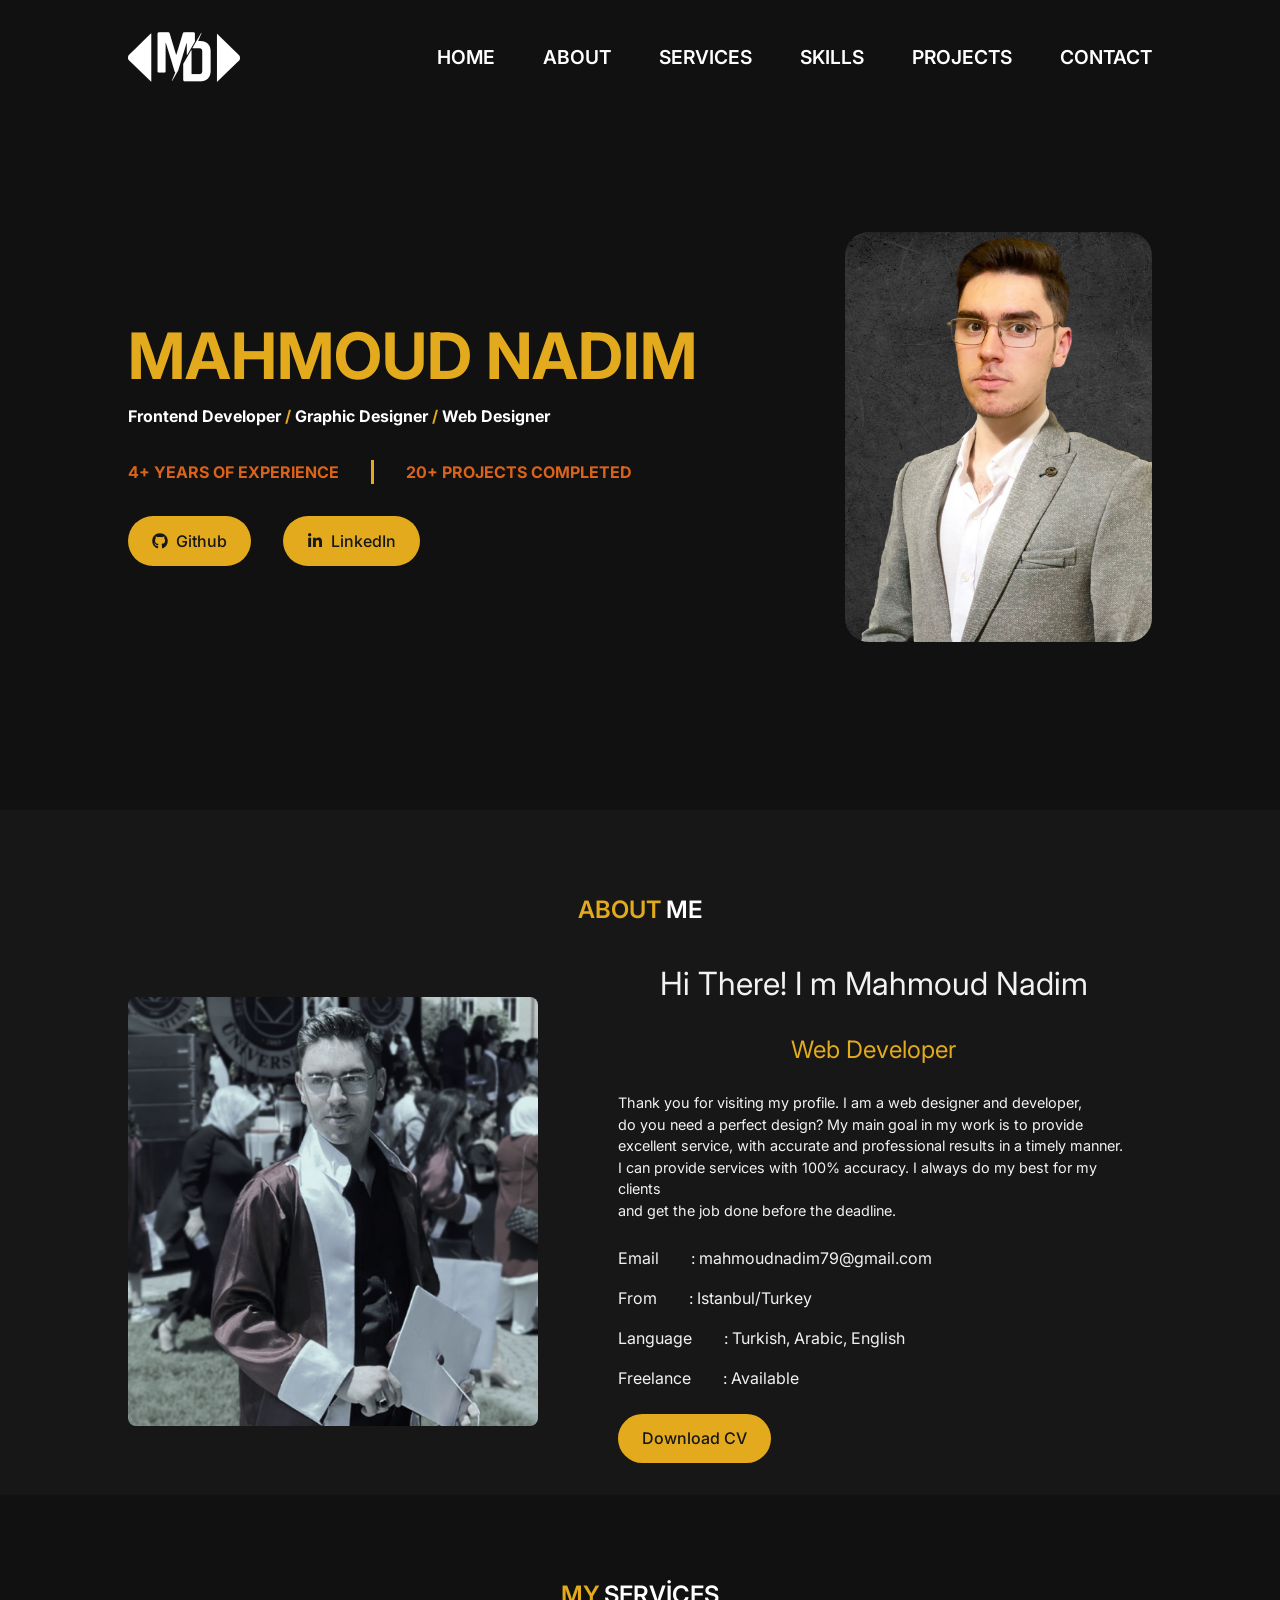
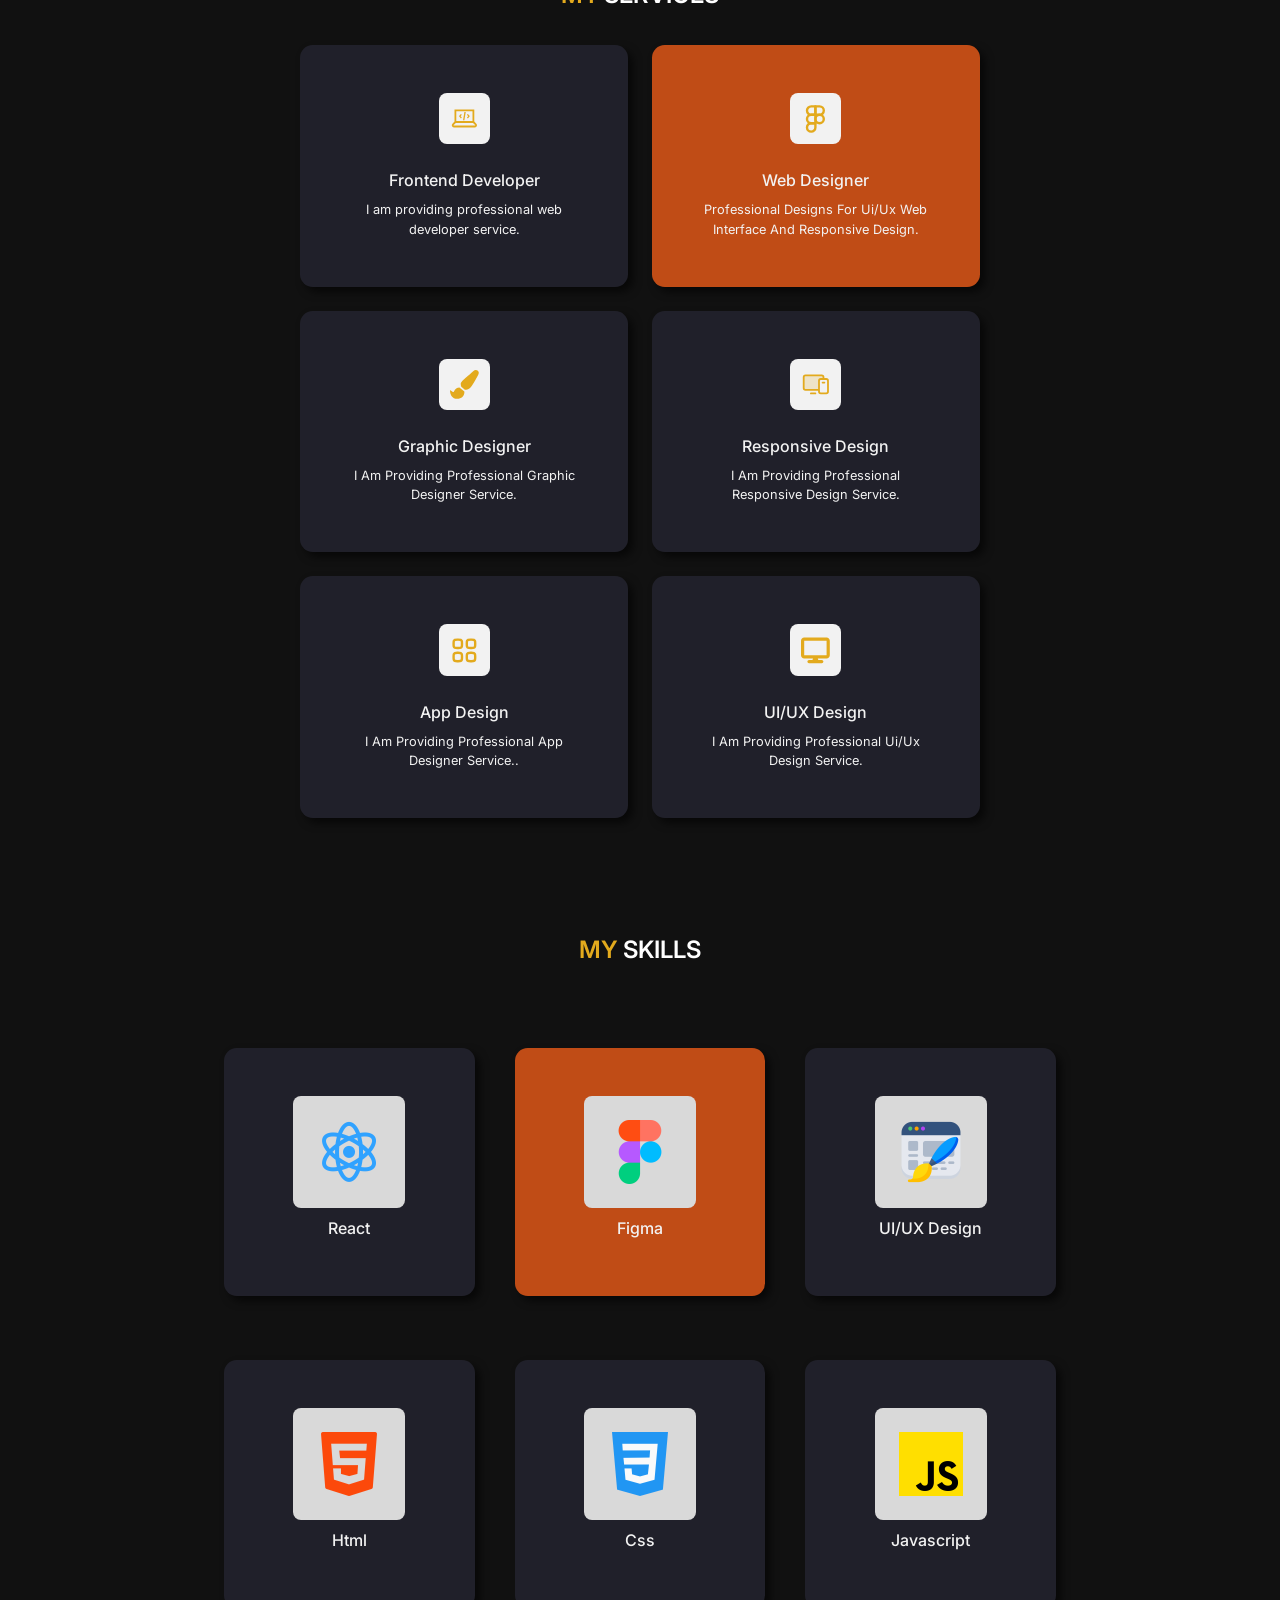
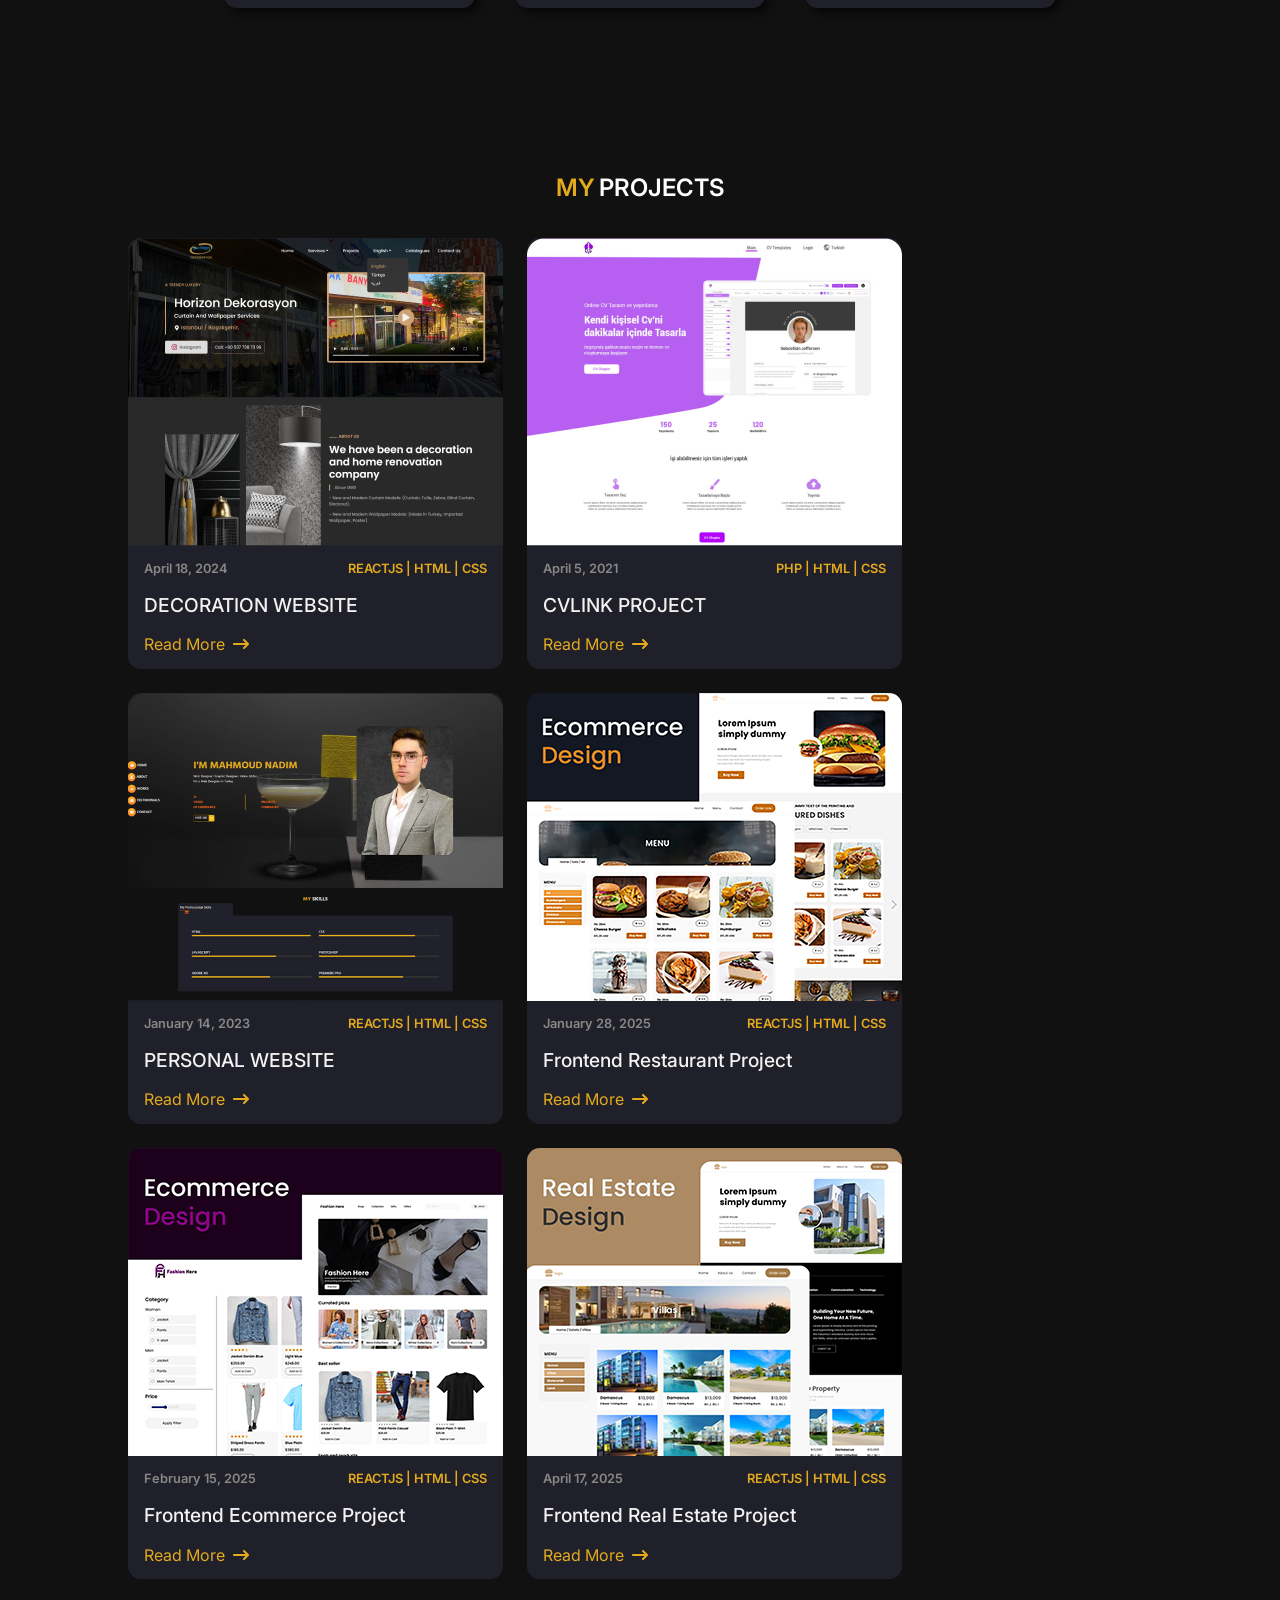
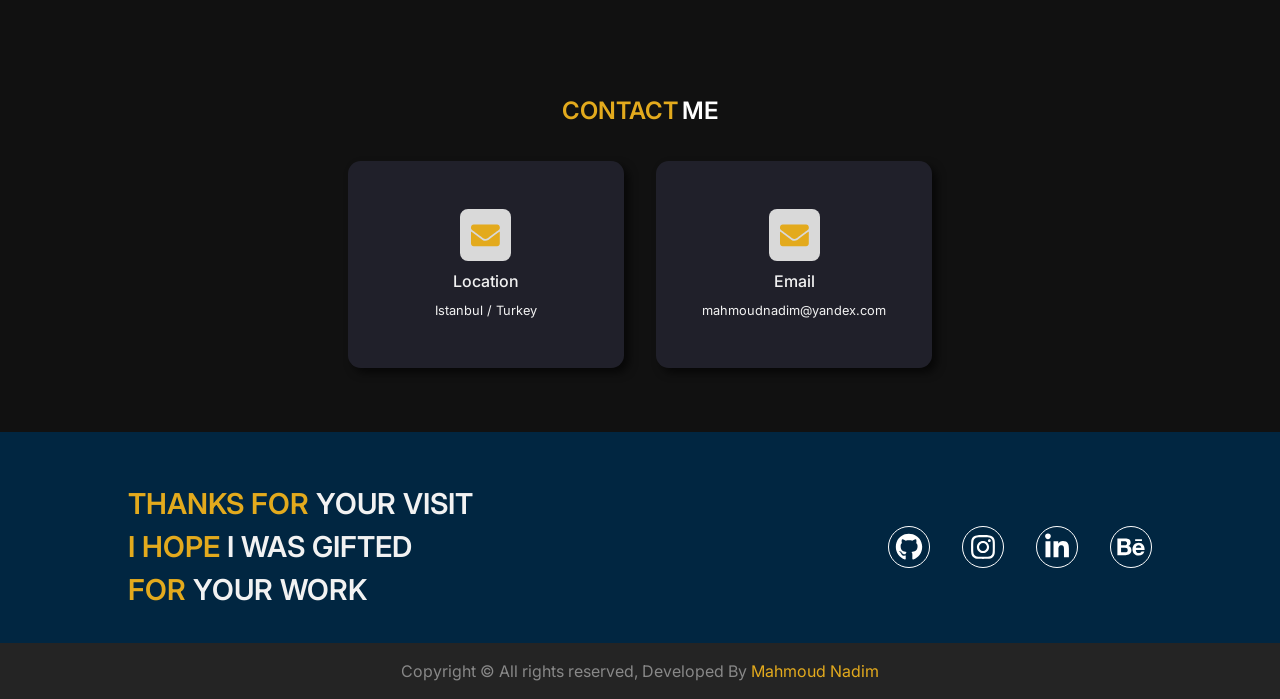
==== commit 23ccfc29: "Update" ====
--- a/index.html
+++ b/index.html
@@ -16,7 +16,7 @@
   <link rel="preconnect" href="https://fonts.gstatic.com" crossorigin>
   <link href="https://fonts.googleapis.com/css2?family=Inter:wght@100..900&display=swap" rel="stylesheet">
   <title>Mahmoud Nadim</title>
-    <script type="module" crossorigin src="/assets/index-DB3JPPXT.js"></script>
+    <script type="module" crossorigin src="/assets/index-d0pFNr-K.js"></script>
     <link rel="stylesheet" crossorigin href="/assets/index-BmUZOiGF.css">
   </head>
   <body>
